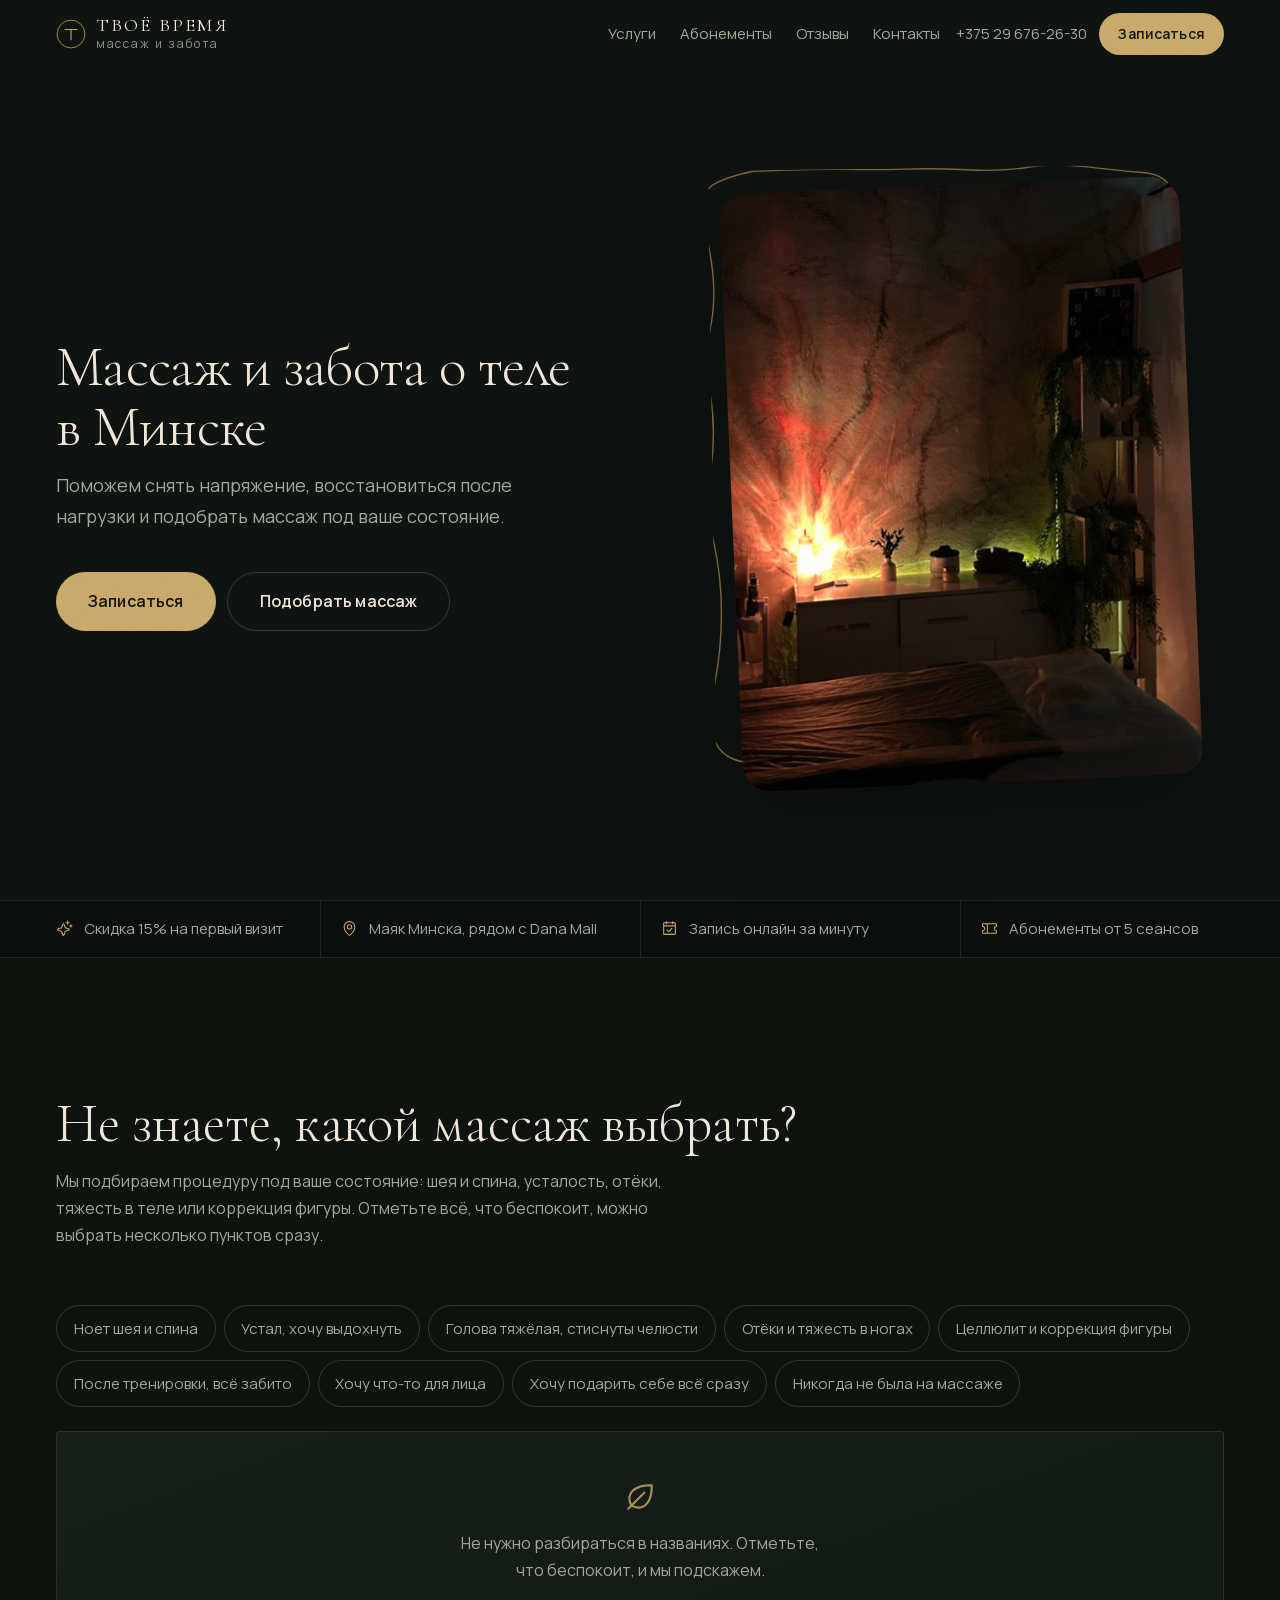
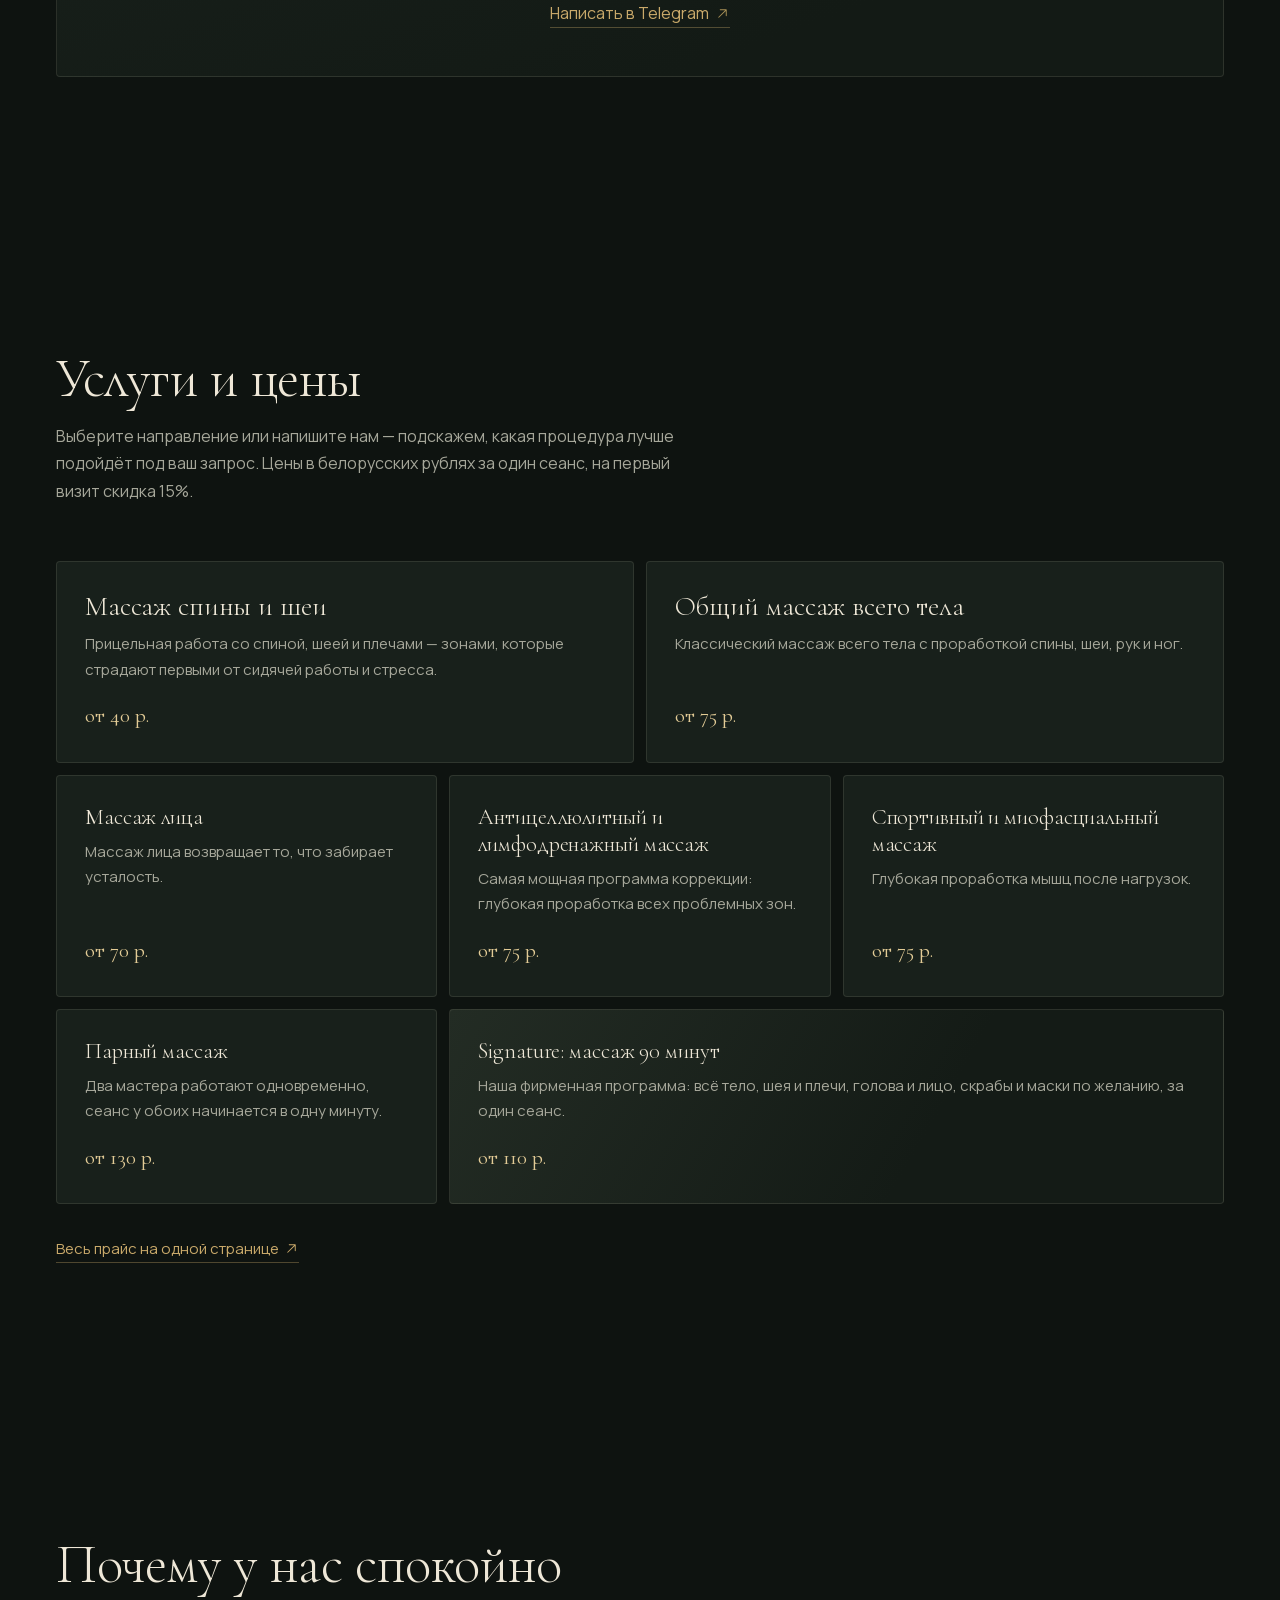
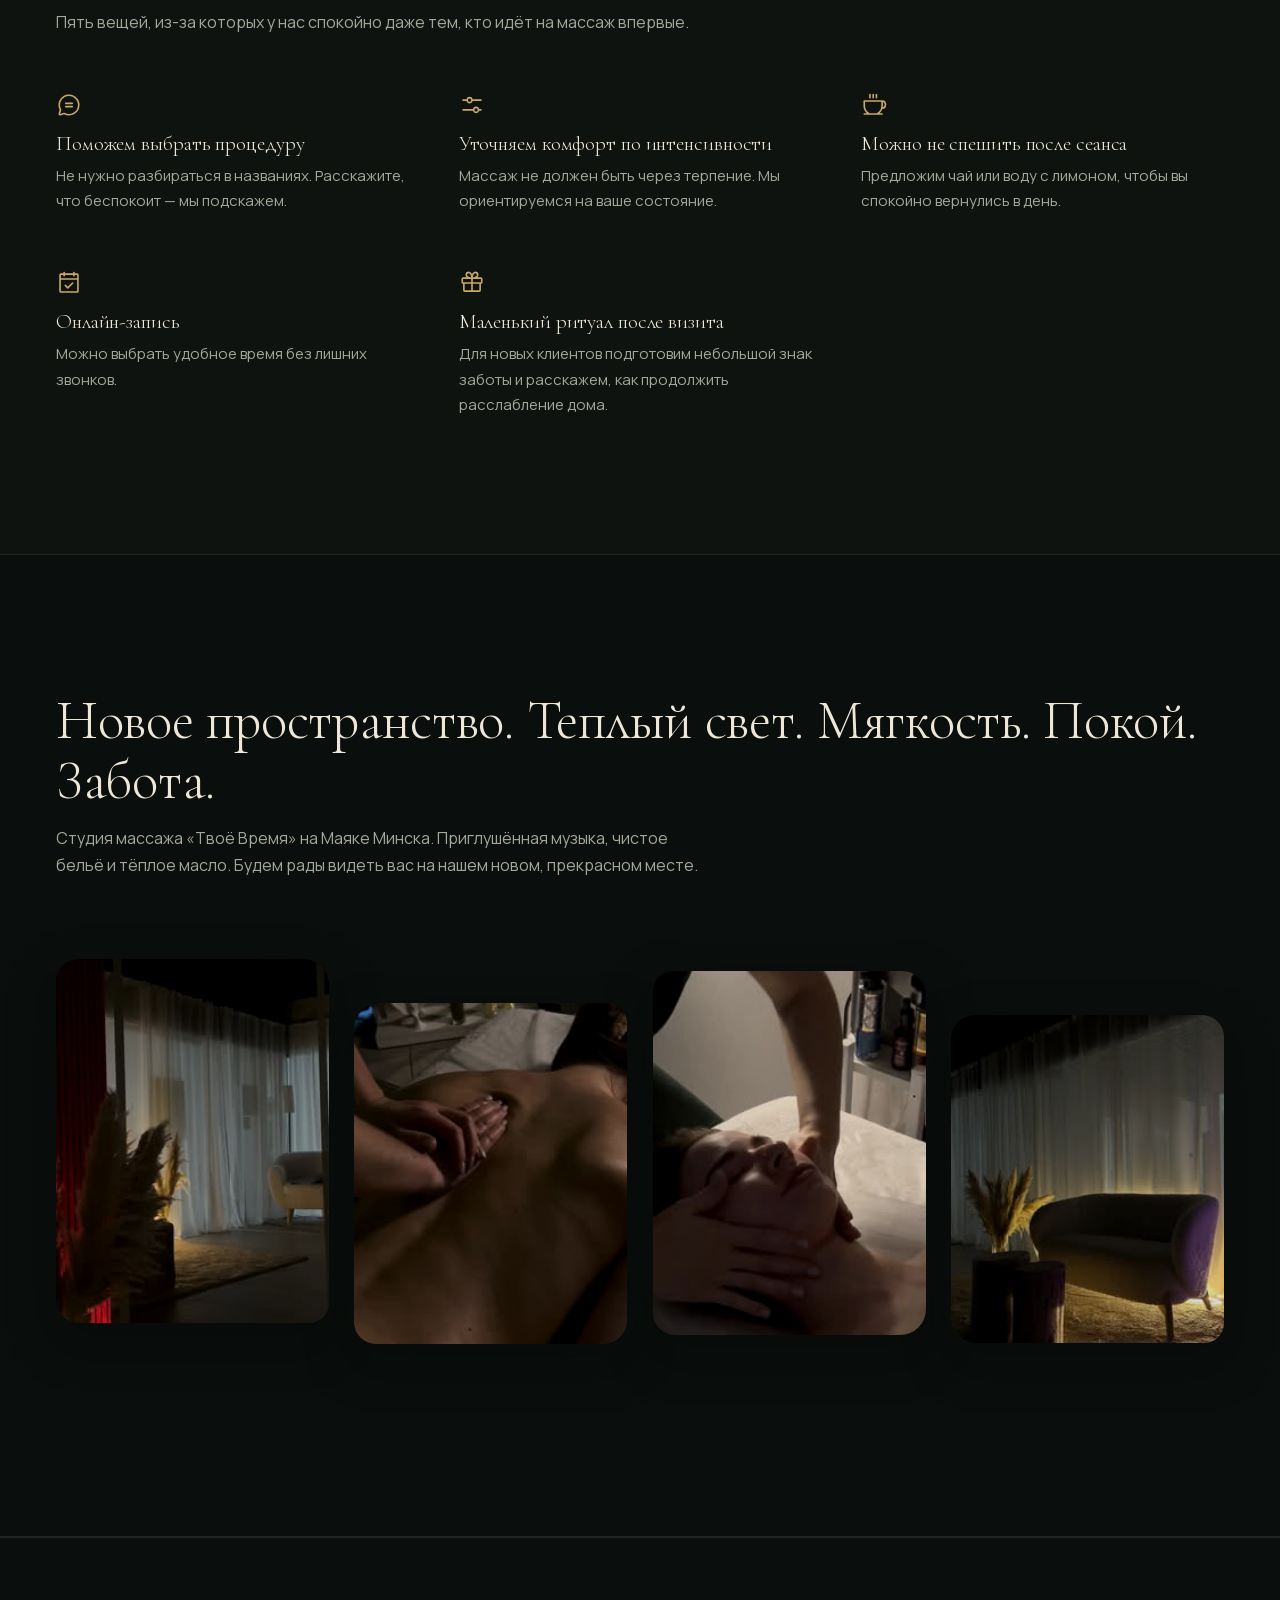
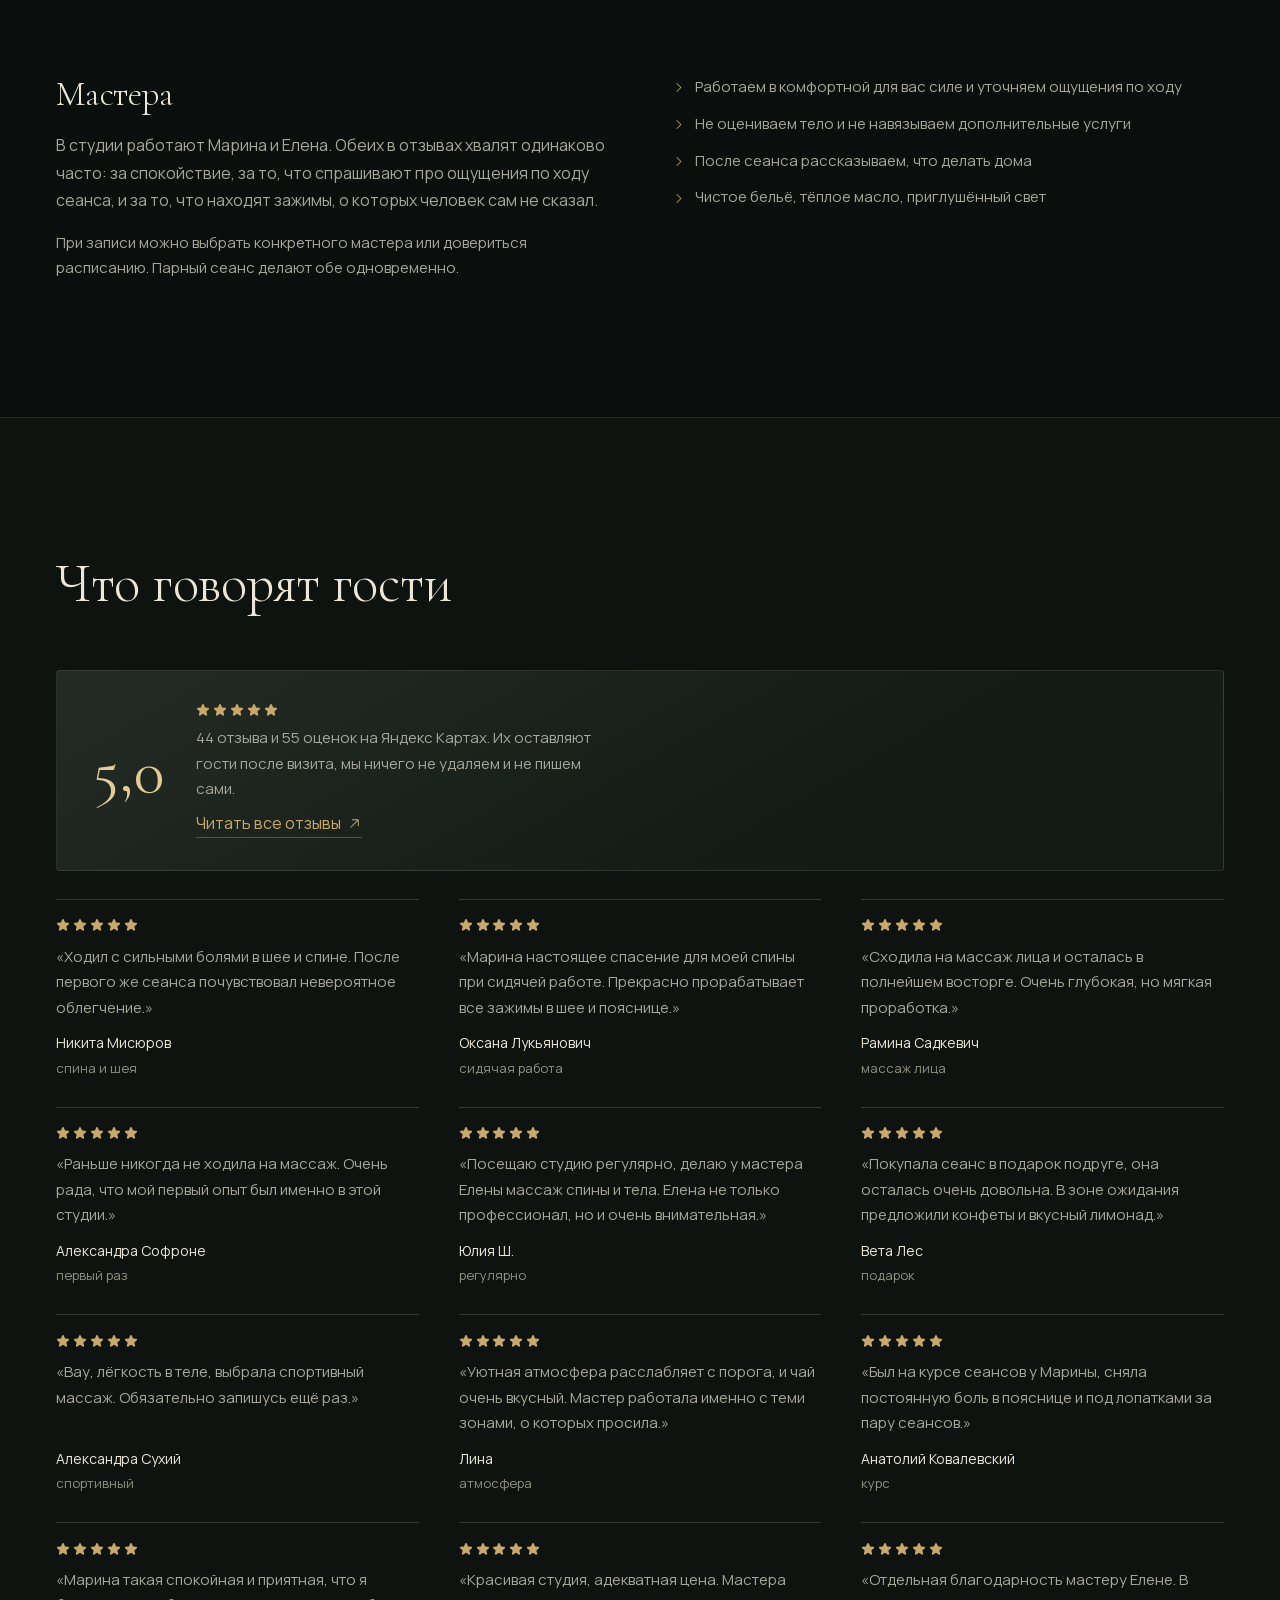
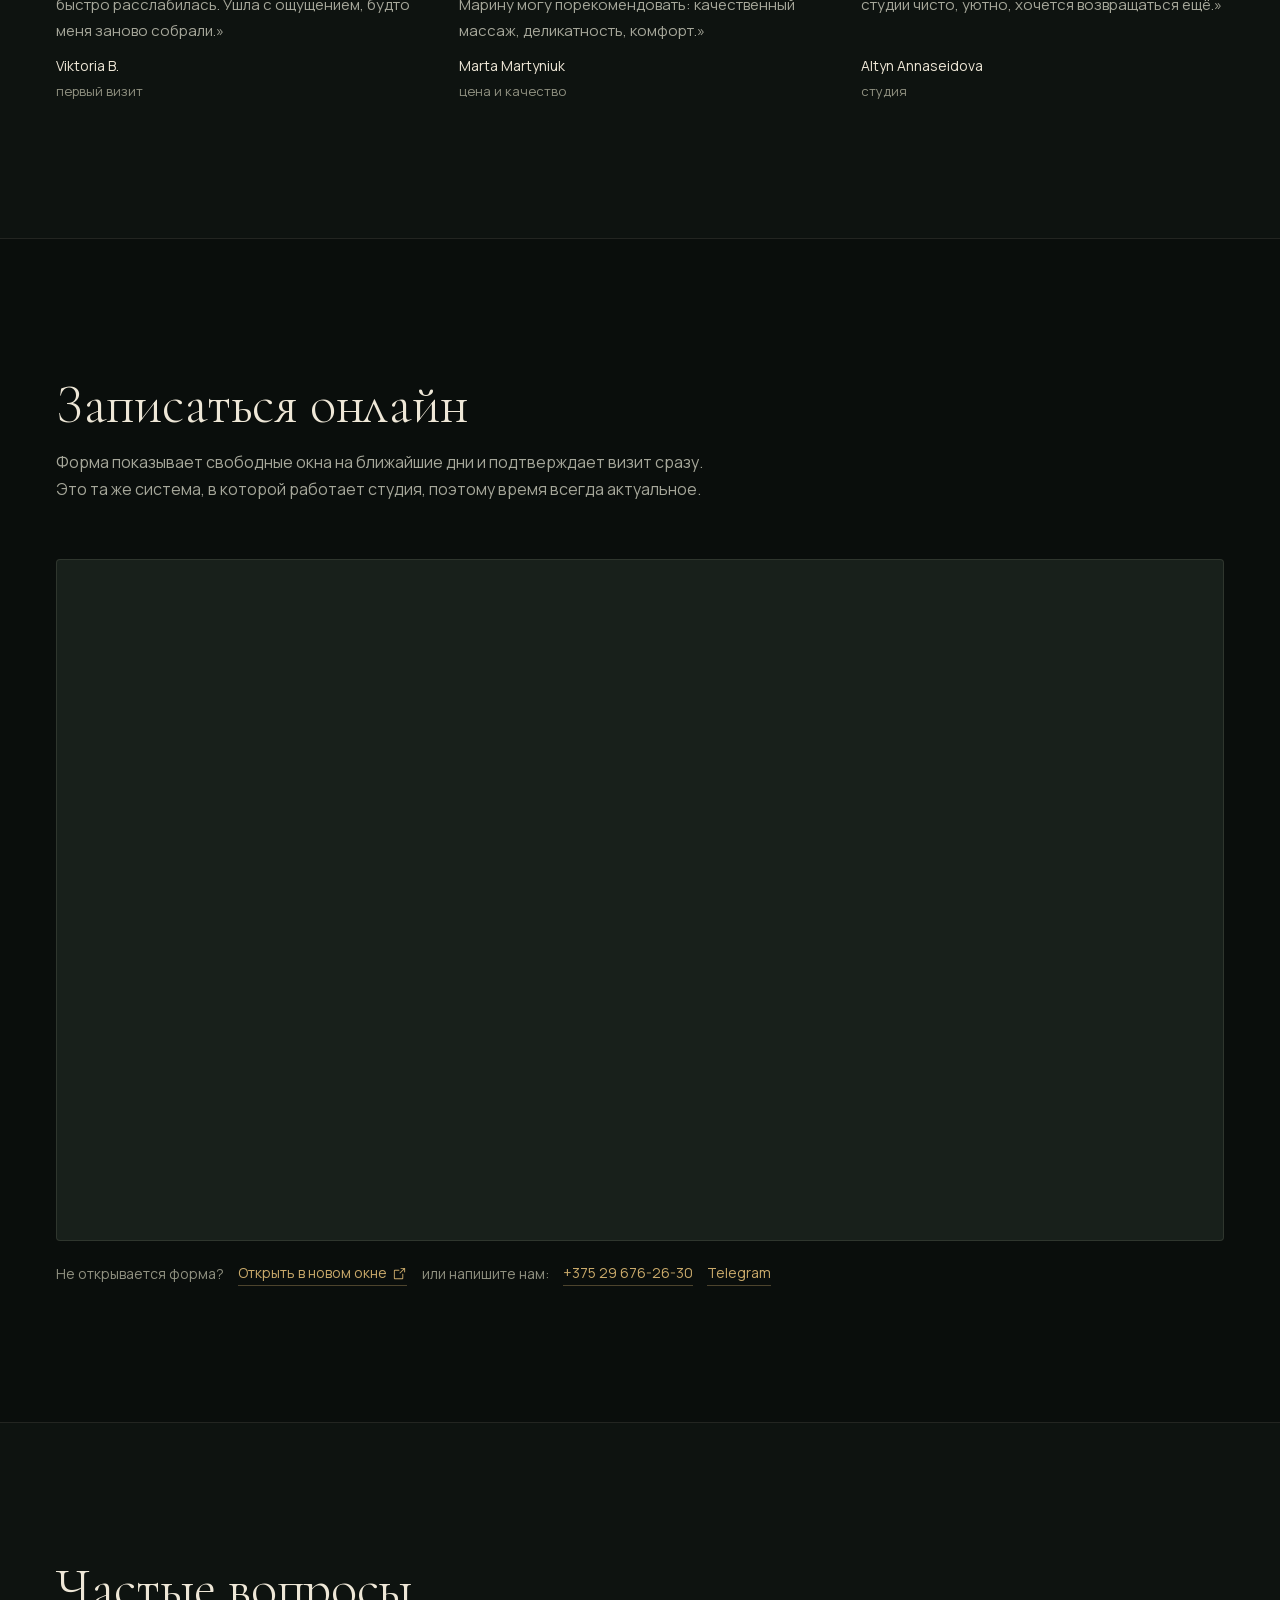
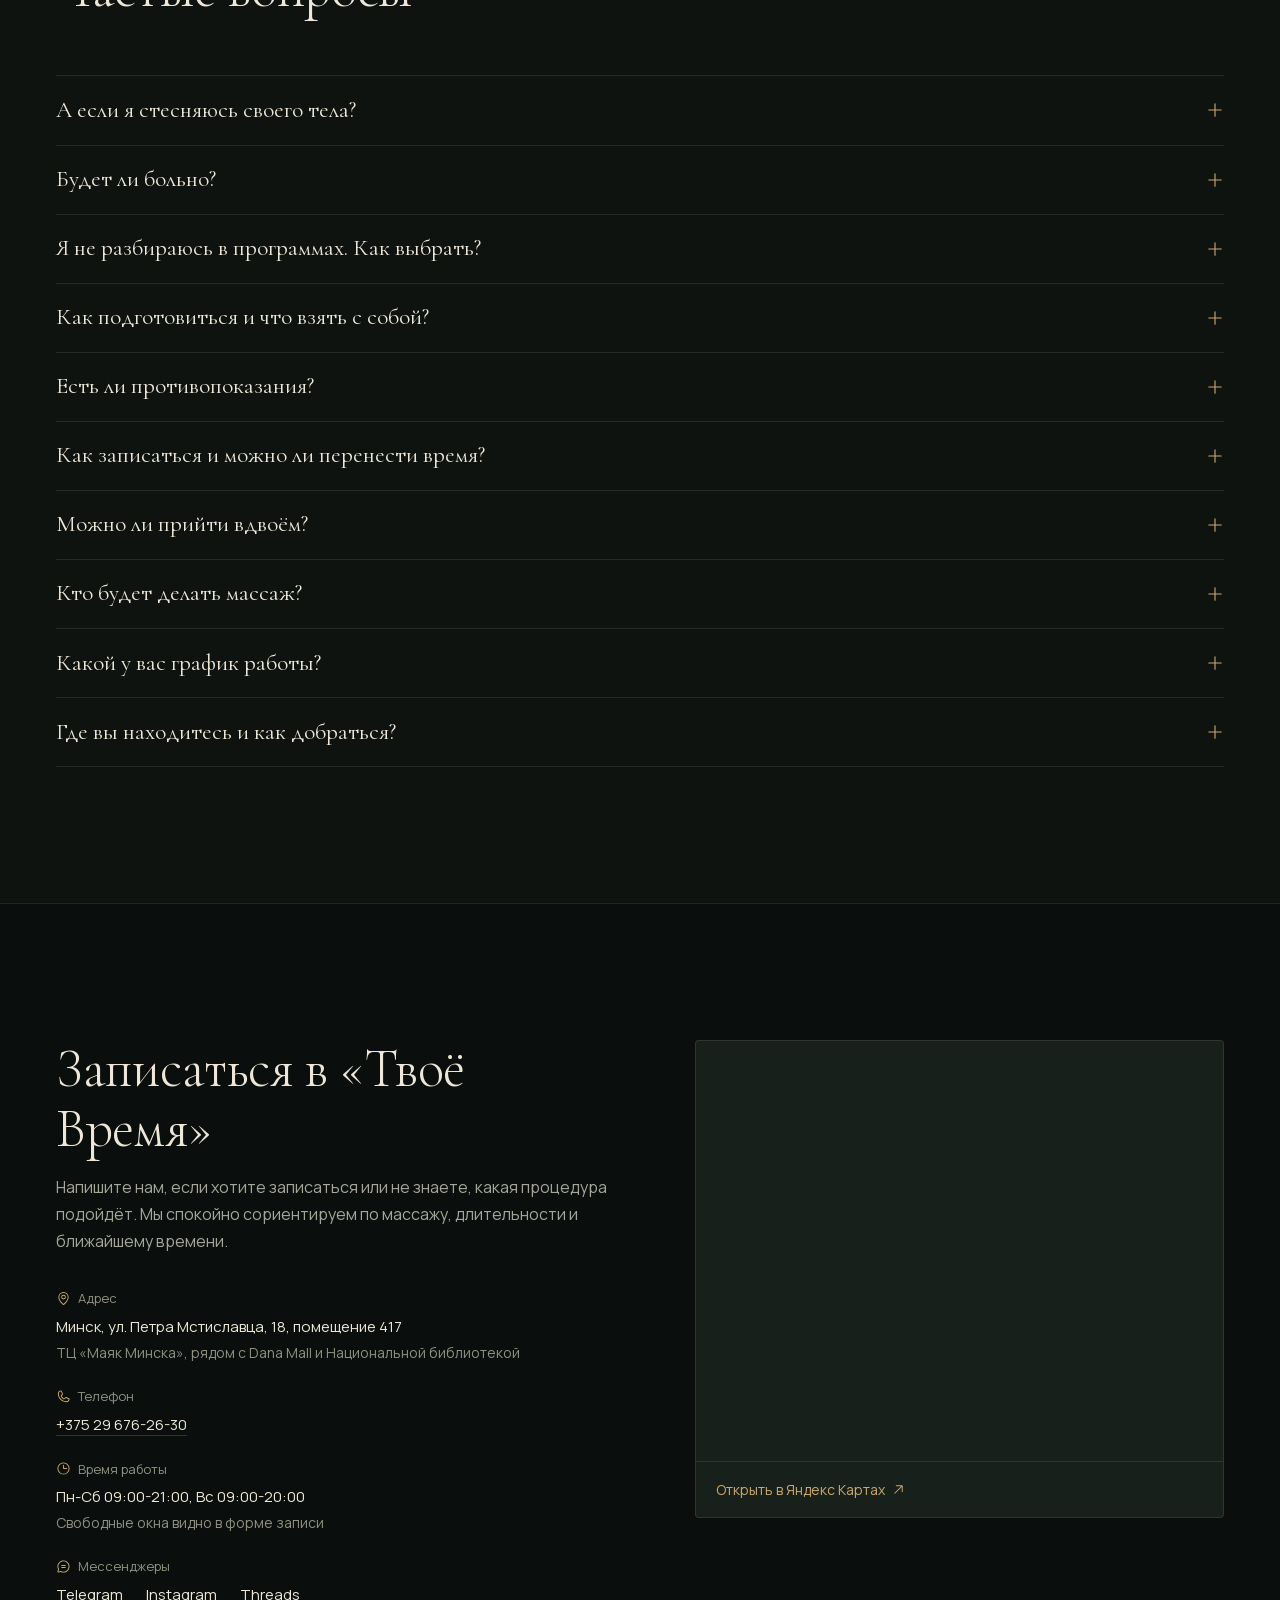
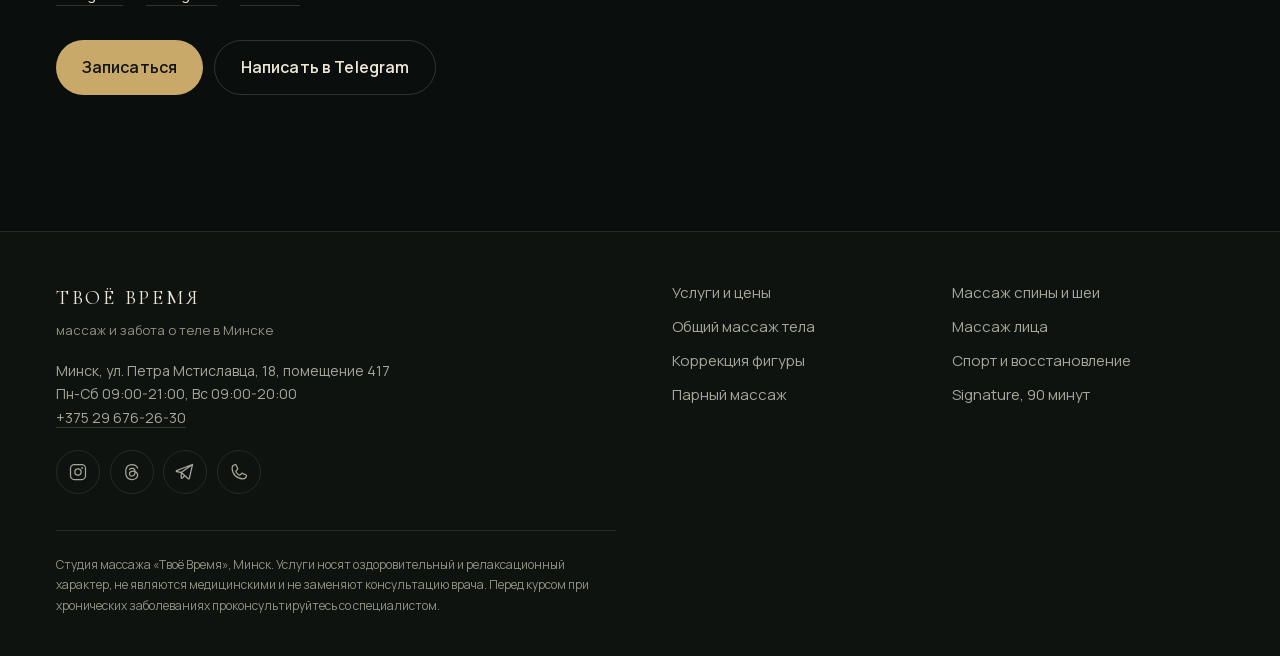
==== index.html @ c8255bb5 "Сайт студии массажа «Твоё Время»: восстановление после потери файлов в iCloud Проект перенесён из iC" ====
<!doctype html>
<html lang="ru">
<head>
<meta charset="utf-8">
<meta name="viewport" content="width=device-width, initial-scale=1, viewport-fit=cover">
<meta name="theme-color" content="#0E1310">
<title>Студия массажа «Твоё Время» в Минске | Маяк Минска, Петра Мстиславца 18</title>
<meta name="description" content="Студия массажа в Минске на Маяке Минска. Классический массаж, массаж лица, коррекция фигуры, спортивный и миофасциальный массаж от 40 р. Онлайн-запись и скидка 15% на первый визит.">
<link rel="canonical" href="https://tvoye-vremya.by/">
<meta property="og:type" content="website">
<meta property="og:locale" content="ru_RU">
<meta property="og:site_name" content="Твоё Время">
<meta property="og:title" content="Студия массажа «Твоё Время» в Минске | Маяк Минска, Петра Мстиславца 18">
<meta property="og:description" content="Студия массажа в Минске на Маяке Минска. Классический массаж, массаж лица, коррекция фигуры, спортивный и миофасциальный массаж от 40 р. Онлайн-запись и скидка 15% на первый визит.">
<meta property="og:url" content="https://tvoye-vremya.by/">
<meta property="og:image" content="https://tvoye-vremya.by/assets/img/hero-1280.jpg">
<meta name="twitter:card" content="summary_large_image">
<link rel="icon" href="/favicon.svg" type="image/svg+xml">
<link rel="apple-touch-icon" href="/favicon.svg">
<link rel="preload" href="/assets/fonts/manrope-cyr.woff2" as="font" type="font/woff2" crossorigin>
<link rel="preload" href="/assets/fonts/cormorant-cyr.woff2" as="font" type="font/woff2" crossorigin>
<link rel="preconnect" href="https://n2200455.yclients.com">
<link rel="preload" as="image" fetchpriority="high" href="/assets/img/hero-960.jpg" imagesrcset="/assets/img/hero-640.jpg 640w, /assets/img/hero-960.jpg 960w, /assets/img/hero-1280.jpg 1280w" imagesizes="(min-width: 900px) 42vw, 100vw">
<link rel="stylesheet" href="/assets/css/fonts.css">
<link rel="stylesheet" href="/assets/css/style.css">
<script type="application/ld+json">{"@context":"https://schema.org","@graph":[{"@type":"HealthAndBeautyBusiness","@id":"https://tvoye-vremya.by/#studio","name":"Твоё Время","alternateName":"Студия массажа «Твоё Время»","description":"Студия массажа в Минске на Маяке Минска: классический массаж, массаж лица, коррекция фигуры, спортивный и миофасциальный массаж.","image":"https://tvoye-vremya.by/assets/img/hero-1280.jpg","logo":"https://tvoye-vremya.by/favicon.svg","url":"https://tvoye-vremya.by/","telephone":"+375296762630","priceRange":"40-110 BYN","currenciesAccepted":"BYN","paymentAccepted":"Наличные, банковская карта","areaServed":{"@type":"City","name":"Минск"},"address":{"@type":"PostalAddress","streetAddress":"ул. Петра Мстиславца, 18, помещение 417","addressLocality":"Минск","postalCode":"220114","addressCountry":"BY"},"geo":{"@type":"GeoCoordinates","latitude":53.931599,"longitude":27.655137},"hasMap":"https://yandex.by/maps/-/CPgRRDK3","sameAs":["https://www.instagram.com/massage.tvoye_vremya/","https://www.threads.com/@massage.tvoye_vremya","https://t.me/marussy1987"],"openingHoursSpecification":[{"@type":"OpeningHoursSpecification","dayOfWeek":["Mo","Tu","We","Th","Fr","Sa"],"opens":"09:00","closes":"21:00"},{"@type":"OpeningHoursSpecification","dayOfWeek":["Su"],"opens":"09:00","closes":"20:00"}],"aggregateRating":{"@type":"AggregateRating","ratingValue":5,"bestRating":5,"reviewCount":44,"ratingCount":55},"review":[{"@type":"Review","author":{"@type":"Person","name":"Никита Мисюров"},"reviewRating":{"@type":"Rating","ratingValue":5,"bestRating":5},"reviewBody":"Ходил с сильными болями в шее и спине. После первого же сеанса почувствовал невероятное облегчение."},{"@type":"Review","author":{"@type":"Person","name":"Оксана Лукьянович"},"reviewRating":{"@type":"Rating","ratingValue":5,"bestRating":5},"reviewBody":"Марина настоящее спасение для моей спины при сидячей работе. Прекрасно прорабатывает все зажимы в шее и пояснице."},{"@type":"Review","author":{"@type":"Person","name":"Рамина Садкевич"},"reviewRating":{"@type":"Rating","ratingValue":5,"bestRating":5},"reviewBody":"Сходила на массаж лица и осталась в полнейшем восторге. Очень глубокая, но мягкая проработка."},{"@type":"Review","author":{"@type":"Person","name":"Александра Софроне"},"reviewRating":{"@type":"Rating","ratingValue":5,"bestRating":5},"reviewBody":"Раньше никогда не ходила на массаж. Очень рада, что мой первый опыт был именно в этой студии."},{"@type":"Review","author":{"@type":"Person","name":"Юлия Ш."},"reviewRating":{"@type":"Rating","ratingValue":5,"bestRating":5},"reviewBody":"Посещаю студию регулярно, делаю у мастера Елены массаж спины и тела. Елена не только профессионал, но и очень внимательная."}]},{"@type":"WebSite","@id":"https://tvoye-vremya.by/#website","url":"https://tvoye-vremya.by/","name":"Твоё Время","inLanguage":"ru-BY","publisher":{"@id":"https://tvoye-vremya.by/#studio"}},{"@type":"OfferCatalog","name":"Программы студии «Твоё Время»","itemListElement":[{"@type":"Offer","priceCurrency":"BYN","price":"65","url":"https://tvoye-vremya.by/uslugi/massazh-spiny-i-shei/","itemOffered":{"@type":"Service","name":"Свобода Движения","description":"Прицельная работа со спиной, шеей и плечами — зонами, которые страдают первыми от сидячей работы и стресса. Голова становится легче, плечи опускаются на место.","serviceType":"Массаж спины и шеи в Минске"}},{"@type":"Offer","priceCurrency":"BYN","price":"40","url":"https://tvoye-vremya.by/uslugi/massazh-spiny-i-shei/","itemOffered":{"@type":"Service","name":"Шейно-воротниковая зона. Знакомство","description":"Короткий сеанс для первого знакомства с мастером и точечной работы с шейно-воротниковой зоной. Мастер уделит внимание шее, плечам и верхней части спины, подберёт комфортную интенсивность и познакомит вас со своим подходом.","serviceType":"Массаж спины и шеи в Минске"}},{"@type":"Offer","priceCurrency":"BYN","price":"80","url":"https://tvoye-vremya.by/uslugi/massazh-spiny-i-shei/","itemOffered":{"@type":"Service","name":"Твоё Время. Тихая голова","description":"Медленная работа с шеей и плечами, затылком, головой, лицом и зоной челюсти. Для тех, кто устал от экранов, постоянных мыслей и напряжения, которое собирается в верхней части тела. Час тишины, после которого легче не только телу, но и голове.","serviceType":"Массаж спины и шеи в Минске"}},{"@type":"Offer","priceCurrency":"BYN","price":"75","url":"https://tvoye-vremya.by/uslugi/obshchiy-massazh/","itemOffered":{"@type":"Service","name":"Полное Восстановление","description":"Классический массаж всего тела с проработкой спины, шеи, рук и ног. Снимает усталость и напряжение, возвращает лёгкость. Наша самая любимая программа — с неё начинают большинство.","serviceType":"Общий массаж всего тела в Минске"}},{"@type":"Offer","priceCurrency":"BYN","price":"110","url":"https://tvoye-vremya.by/uslugi/obshchiy-massazh/","itemOffered":{"@type":"Service","name":"Твоё Время. Signature","description":"Наша фирменная программа: всё тело, шея и плечи, голова и лицо, скрабы и маски по желанию, за один сеанс. 90 минут, когда важна только ты. То, ради чего мы создавали эту студию.","serviceType":"Общий массаж всего тела в Минске"}},{"@type":"Offer","priceCurrency":"BYN","price":"70","url":"https://tvoye-vremya.by/uslugi/massazh-lica/","itemOffered":{"@type":"Service","name":"Сияние Лица","description":"Массаж лица возвращает то, что забирает усталость. Расслабляет мышцы, о которых вы даже не знали. Делает черты мягче, а взгляд свежее. 40 минут только для себя.","serviceType":"Массаж лица в Минске"}},{"@type":"Offer","priceCurrency":"BYN","price":"75","url":"https://tvoye-vremya.by/uslugi/antitsellyulitnyy-massazh/","itemOffered":{"@type":"Service","name":"Антицеллюлитный Интенсив","description":"Самая мощная программа коррекции: глубокая проработка всех проблемных зон. Работает на результат - особенно курсом.","serviceType":"Антицеллюлитный и лимфодренажный массаж в Минске"}},{"@type":"Offer","priceCurrency":"BYN","price":"75","url":"https://tvoye-vremya.by/uslugi/antitsellyulitnyy-massazh/","itemOffered":{"@type":"Service","name":"Лимфодренажный","description":"Уменьшает отёки и улучшает обмен веществ. Мягкая работа с лимфотоком и застоем жидкости.","serviceType":"Антицеллюлитный и лимфодренажный массаж в Минске"}},{"@type":"Offer","priceCurrency":"BYN","price":"75","url":"https://tvoye-vremya.by/uslugi/sportivnyy-massazh/","itemOffered":{"@type":"Service","name":"Спортивный массаж","description":"Глубокая проработка мышц после нагрузок. Снимает забитость, ускоряет восстановление, возвращает в строй. Для тех, кто тренируется - и для тех, у кого работа как тренировка.","serviceType":"Спортивный и миофасциальный массаж в Минске"}},{"@type":"Offer","priceCurrency":"BYN","price":"85","url":"https://tvoye-vremya.by/uslugi/sportivnyy-massazh/","itemOffered":{"@type":"Service","name":"Миофасциальный","description":"Работа не только с мышцами, но и с фасциями — глубокими соединительными тканями, где живут хронические зажимы. Для тех, у кого «уже везде болит» и обычный массаж не берёт.","serviceType":"Спортивный и миофасциальный массаж в Минске"}}]},{"@type":"FAQPage","mainEntity":[{"@type":"Question","name":"А если я стесняюсь своего тела?","acceptedAnswer":{"@type":"Answer","text":"Многие откладывают массаж не потому, что он не нужен, а потому что неловко. Стесняются тела, складок, растяжек, целлюлита, веса или просто того, что «не выглядят идеально». У нас можно расслабиться без этого напряжения. Мы не оцениваем тело - мы бережно работаем с зонами усталости, отёчности и напряжения. Вы сами решаете, какие зоны трогать не нужно, и можете сказать об этом в любой момент."}},{"@type":"Question","name":"Будет ли больно?","acceptedAnswer":{"@type":"Answer","text":"Массаж не должен быть через терпение. Мы ориентируемся на ваше состояние: тело всегда чувствует, когда ему нужно внимание, а мастер чувствует, когда сильнее, когда мягче. Работаем бережно, по вашему запросу и самочувствию, без спешки. Если стало неприятно, достаточно сказать."}},{"@type":"Question","name":"Я не разбираюсь в программах. Как выбрать?","acceptedAnswer":{"@type":"Answer","text":"Не нужно разбираться в названиях. Расскажите, что беспокоит — мы подскажем. Мы подбираем процедуру под ваше состояние: шея и спина, усталость, отёки, тяжесть в теле или коррекция фигуры. Перед записью поможем сориентироваться по процедуре, длительности и ближайшему времени. Можно начать с быстрого подбора прямо на сайте."}},{"@type":"Question","name":"Как подготовиться и что взять с собой?","acceptedAnswer":{"@type":"Answer","text":"Ничего брать не нужно: чистое бельё, полотенца и масло есть в кабинете. Постарайтесь не есть плотно за час до сеанса и приходите за несколько минут до начала, чтобы не спешить."}},{"@type":"Question","name":"Есть ли противопоказания?","acceptedAnswer":{"@type":"Answer","text":"Да. Массаж не делают при повышенной температуре, обострении хронических заболеваний, кожных инфекциях и воспалениях в зоне работы. При беременности, после травм и операций сеанс стоит согласовать с врачом. Расскажите о своём состоянии заранее."}},{"@type":"Question","name":"Как записаться и можно ли перенести время?","acceptedAnswer":{"@type":"Answer","text":"Записаться можно прямо на сайте: форма показывает свободные окна и подтверждает визит сразу. Также работает телефон и Telegram. Если планы изменились, напишите или позвоните заранее, и мы подберём другое время."}},{"@type":"Question","name":"Можно ли прийти вдвоём?","acceptedAnswer":{"@type":"Answer","text":"Да. Парный массаж делают два мастера одновременно в студии, так что вы с партнёром, подругой или мамой проводите сеанс вместе, а не по очереди. Стоимость складывается из двух выбранных программ. Такой формат бронируется заранее, напишите нам в Telegram или позвоните."}},{"@type":"Question","name":"Кто будет делать массаж?","acceptedAnswer":{"@type":"Answer","text":"В студии работают два мастера, Марина и Елена. При записи можно выбрать конкретного мастера или довериться расписанию: в отзывах на Яндекс Картах хвалят обеих."}},{"@type":"Question","name":"Какой у вас график работы?","acceptedAnswer":{"@type":"Answer","text":"С понедельника по субботу с 09:00 до 21:00, в воскресенье с 09:00 до 20:00. Свободные окна на ближайшие дни видно прямо в форме записи на сайте."}},{"@type":"Question","name":"Где вы находитесь и как добраться?","acceptedAnswer":{"@type":"Answer","text":"Минск, улица Петра Мстиславца, 18, помещение 417. Это Маяк Минска, рядом с Dana Mall и Национальной библиотекой. От станции метро «Восток» около 500 метров пешком, у дома есть парковка."}}]}]}</script>
</head>
<body>
<svg xmlns="http://www.w3.org/2000/svg" aria-hidden="true" focusable="false" style="position:absolute;width:0;height:0;overflow:hidden"><defs><symbol id="i-arrow-square-out" viewBox="0 0 256 256"><path d="M224,104a8,8,0,0,1-16,0V59.32l-66.33,66.34a8,8,0,0,1-11.32-11.32L196.68,48H152a8,8,0,0,1,0-16h64a8,8,0,0,1,8,8Zm-40,24a8,8,0,0,0-8,8v72H48V80h72a8,8,0,0,0,0-16H48A16,16,0,0,0,32,80V208a16,16,0,0,0,16,16H176a16,16,0,0,0,16-16V136A8,8,0,0,0,184,128Z"/></symbol><symbol id="i-arrow-up-right" viewBox="0 0 256 256"><path d="M200,64V168a8,8,0,0,1-16,0V83.31L69.66,197.66a8,8,0,0,1-11.32-11.32L172.69,72H88a8,8,0,0,1,0-16H192A8,8,0,0,1,200,64Z"/></symbol><symbol id="i-barbell" viewBox="0 0 256 256"><path d="M248,120h-8V88a16,16,0,0,0-16-16H208V64a16,16,0,0,0-16-16H168a16,16,0,0,0-16,16v56H104V64A16,16,0,0,0,88,48H64A16,16,0,0,0,48,64v8H32A16,16,0,0,0,16,88v32H8a8,8,0,0,0,0,16h8v32a16,16,0,0,0,16,16H48v8a16,16,0,0,0,16,16H88a16,16,0,0,0,16-16V136h48v56a16,16,0,0,0,16,16h24a16,16,0,0,0,16-16v-8h16a16,16,0,0,0,16-16V136h8a8,8,0,0,0,0-16ZM32,168V88H48v80Zm56,24H64V64H88V192Zm104,0H168V64h24V175.82c0,.06,0,.12,0,.18s0,.12,0,.18V192Zm32-24H208V88h16Z"/></symbol><symbol id="i-calendar-check" viewBox="0 0 256 256"><path d="M208,32H184V24a8,8,0,0,0-16,0v8H88V24a8,8,0,0,0-16,0v8H48A16,16,0,0,0,32,48V208a16,16,0,0,0,16,16H208a16,16,0,0,0,16-16V48A16,16,0,0,0,208,32ZM72,48v8a8,8,0,0,0,16,0V48h80v8a8,8,0,0,0,16,0V48h24V80H48V48ZM208,208H48V96H208V208Zm-38.34-85.66a8,8,0,0,1,0,11.32l-48,48a8,8,0,0,1-11.32,0l-24-24a8,8,0,0,1,11.32-11.32L116,164.69l42.34-42.35A8,8,0,0,1,169.66,122.34Z"/></symbol><symbol id="i-caret-right" viewBox="0 0 256 256"><path d="M181.66,133.66l-80,80a8,8,0,0,1-11.32-11.32L164.69,128,90.34,53.66a8,8,0,0,1,11.32-11.32l80,80A8,8,0,0,1,181.66,133.66Z"/></symbol><symbol id="i-chat-circle-text" viewBox="0 0 256 256"><path d="M168,112a8,8,0,0,1-8,8H96a8,8,0,0,1,0-16h64A8,8,0,0,1,168,112Zm-8,24H96a8,8,0,0,0,0,16h64a8,8,0,0,0,0-16Zm72-8A104,104,0,0,1,79.12,219.82L45.07,231.17a16,16,0,0,1-20.24-20.24l11.35-34.05A104,104,0,1,1,232,128Zm-16,0A88,88,0,1,0,51.81,172.06a8,8,0,0,1,.66,6.54L40,216,77.4,203.53a7.85,7.85,0,0,1,2.53-.42,8,8,0,0,1,4,1.08A88,88,0,0,0,216,128Z"/></symbol><symbol id="i-check" viewBox="0 0 256 256"><path d="M229.66,77.66l-128,128a8,8,0,0,1-11.32,0l-56-56a8,8,0,0,1,11.32-11.32L96,188.69,218.34,66.34a8,8,0,0,1,11.32,11.32Z"/></symbol><symbol id="i-clock" viewBox="0 0 256 256"><path d="M128,24A104,104,0,1,0,232,128,104.11,104.11,0,0,0,128,24Zm0,192a88,88,0,1,1,88-88A88.1,88.1,0,0,1,128,216Zm64-88a8,8,0,0,1-8,8H128a8,8,0,0,1-8-8V72a8,8,0,0,1,16,0v48h48A8,8,0,0,1,192,128Z"/></symbol><symbol id="i-coffee" viewBox="0 0 256 256"><path d="M80,56V24a8,8,0,0,1,16,0V56a8,8,0,0,1-16,0Zm40,8a8,8,0,0,0,8-8V24a8,8,0,0,0-16,0V56A8,8,0,0,0,120,64Zm32,0a8,8,0,0,0,8-8V24a8,8,0,0,0-16,0V56A8,8,0,0,0,152,64Zm96,56v8a40,40,0,0,1-37.51,39.91,96.59,96.59,0,0,1-27,40.09H208a8,8,0,0,1,0,16H32a8,8,0,0,1,0-16H56.54A96.3,96.3,0,0,1,24,136V88a8,8,0,0,1,8-8H208A40,40,0,0,1,248,120ZM200,96H40v40a80.27,80.27,0,0,0,45.12,72h69.76A80.27,80.27,0,0,0,200,136Zm32,24a24,24,0,0,0-16-22.62V136a95.78,95.78,0,0,1-1.2,15A24,24,0,0,0,232,128Z"/></symbol><symbol id="i-crown" viewBox="0 0 256 256"><path d="M248,80a28,28,0,1,0-51.12,15.77l-26.79,33L146,73.4a28,28,0,1,0-36.06,0L85.91,128.74l-26.79-33a28,28,0,1,0-26.6,12L47,194.63A16,16,0,0,0,62.78,208H193.22A16,16,0,0,0,209,194.63l14.47-86.85A28,28,0,0,0,248,80ZM128,40a12,12,0,1,1-12,12A12,12,0,0,1,128,40ZM24,80A12,12,0,1,1,36,92,12,12,0,0,1,24,80ZM193.22,192H62.78L48.86,108.52,81.79,149A8,8,0,0,0,88,152a7.83,7.83,0,0,0,1.08-.07,8,8,0,0,0,6.26-4.74l29.3-67.4a27,27,0,0,0,6.72,0l29.3,67.4a8,8,0,0,0,6.26,4.74A7.83,7.83,0,0,0,168,152a8,8,0,0,0,6.21-3l32.93-40.52ZM220,92a12,12,0,1,1,12-12A12,12,0,0,1,220,92Z"/></symbol><symbol id="i-drop" viewBox="0 0 256 256"><path d="M174,47.75a254.19,254.19,0,0,0-41.45-38.3,8,8,0,0,0-9.18,0A254.19,254.19,0,0,0,82,47.75C54.51,79.32,40,112.6,40,144a88,88,0,0,0,176,0C216,112.6,201.49,79.32,174,47.75ZM128,216a72.08,72.08,0,0,1-72-72c0-57.23,55.47-105,72-118,16.53,13,72,60.75,72,118A72.08,72.08,0,0,1,128,216Zm55.89-62.66a57.6,57.6,0,0,1-46.56,46.55A8.75,8.75,0,0,1,136,200a8,8,0,0,1-1.32-15.89c16.57-2.79,30.63-16.85,33.44-33.45a8,8,0,0,1,15.78,2.68Z"/></symbol><symbol id="i-flower-lotus" viewBox="0 0 256 256"><path d="M245.83,121.63a15.53,15.53,0,0,0-9.52-7.33,73.51,73.51,0,0,0-22.17-2.22c4-19.85,1-35.55-2.06-44.86a16.15,16.15,0,0,0-18.79-10.88,85.53,85.53,0,0,0-28.55,12.12,94.58,94.58,0,0,0-27.11-33.25,16.05,16.05,0,0,0-19.26,0A94.48,94.48,0,0,0,91.26,68.46,85.53,85.53,0,0,0,62.71,56.34,16.15,16.15,0,0,0,43.92,67.22c-3,9.31-6,25-2.06,44.86a73.51,73.51,0,0,0-22.17,2.22,15.53,15.53,0,0,0-9.52,7.33,16,16,0,0,0-1.6,12.27c3.39,12.57,13.8,36.48,45.33,55.32S113.13,208,128.05,208s42.67,0,74-18.78c31.53-18.84,41.94-42.75,45.33-55.32A16,16,0,0,0,245.83,121.63ZM59.14,72.14a.2.2,0,0,1,.23-.15A70.43,70.43,0,0,1,85.18,83.66,118.65,118.65,0,0,0,80,119.17c0,18.74,3.77,34,9.11,46.28A123.59,123.59,0,0,1,69.57,140C51.55,108.62,55.3,84,59.14,72.14Zm3,103.35C35.47,159.57,26.82,140.05,24,129.7a59.82,59.82,0,0,1,22.5-1.17,129.08,129.08,0,0,0,9.15,19.41,142.28,142.28,0,0,0,34,39.56A114.92,114.92,0,0,1,62.1,175.49ZM128,190.4c-9.33-6.94-32-28.23-32-71.23C96,76.7,118.38,55.24,128,48c9.62,7.26,32,28.72,32,71.19C160,162.17,137.33,183.46,128,190.4ZM170.82,83.66A70.43,70.43,0,0,1,196.63,72a.2.2,0,0,1,.23.15C200.7,84,204.45,108.62,186.43,140a123.32,123.32,0,0,1-19.54,25.48c5.34-12.26,9.11-27.54,9.11-46.28A118.65,118.65,0,0,0,170.82,83.66ZM232,129.72c-2.77,10.25-11.4,29.81-38.09,45.77a114.92,114.92,0,0,1-27.55,12,142.28,142.28,0,0,0,34-39.56,129.08,129.08,0,0,0,9.15-19.41A59.69,59.69,0,0,1,232,129.71Z"/></symbol><symbol id="i-gift" viewBox="0 0 256 256"><path d="M216,72H180.92c.39-.33.79-.65,1.17-1A29.53,29.53,0,0,0,192,49.57,32.62,32.62,0,0,0,158.44,16,29.53,29.53,0,0,0,137,25.91a54.94,54.94,0,0,0-9,14.48,54.94,54.94,0,0,0-9-14.48A29.53,29.53,0,0,0,97.56,16,32.62,32.62,0,0,0,64,49.57,29.53,29.53,0,0,0,73.91,71c.38.33.78.65,1.17,1H40A16,16,0,0,0,24,88v32a16,16,0,0,0,16,16v64a16,16,0,0,0,16,16H200a16,16,0,0,0,16-16V136a16,16,0,0,0,16-16V88A16,16,0,0,0,216,72ZM149,36.51a13.69,13.69,0,0,1,10-4.5h.49A16.62,16.62,0,0,1,176,49.08a13.69,13.69,0,0,1-4.5,10c-9.49,8.4-25.24,11.36-35,12.4C137.7,60.89,141,45.5,149,36.51Zm-64.09.36A16.63,16.63,0,0,1,96.59,32h.49a13.69,13.69,0,0,1,10,4.5c8.39,9.48,11.35,25.2,12.39,34.92-9.72-1-25.44-4-34.92-12.39a13.69,13.69,0,0,1-4.5-10A16.6,16.6,0,0,1,84.87,36.87ZM40,88h80v32H40Zm16,48h64v64H56Zm144,64H136V136h64Zm16-80H136V88h80v32Z"/></symbol><symbol id="i-hand-heart" viewBox="0 0 256 256"><path d="M230.33,141.06a24.34,24.34,0,0,0-18.61-4.77C230.5,117.33,240,98.48,240,80c0-26.47-21.29-48-47.46-48A47.58,47.58,0,0,0,156,48.75,47.58,47.58,0,0,0,119.46,32C93.29,32,72,53.53,72,80c0,11,3.24,21.69,10.06,33a31.87,31.87,0,0,0-14.75,8.4L44.69,144H16A16,16,0,0,0,0,160v40a16,16,0,0,0,16,16H120a7.93,7.93,0,0,0,1.94-.24l64-16a6.94,6.94,0,0,0,1.19-.4L226,182.82l.44-.2a24.6,24.6,0,0,0,3.93-41.56ZM119.46,48A31.15,31.15,0,0,1,148.6,67a8,8,0,0,0,14.8,0,31.15,31.15,0,0,1,29.14-19C209.59,48,224,62.65,224,80c0,19.51-15.79,41.58-45.66,63.9l-11.09,2.55A28,28,0,0,0,140,112H100.68C92.05,100.36,88,90.12,88,80,88,62.65,102.41,48,119.46,48ZM16,160H40v40H16Zm203.43,8.21-38,16.18L119,200H56V155.31l22.63-22.62A15.86,15.86,0,0,1,89.94,128H140a12,12,0,0,1,0,24H112a8,8,0,0,0,0,16h32a8.32,8.32,0,0,0,1.79-.2l67-15.41.31-.08a8.6,8.6,0,0,1,6.3,15.9Z"/></symbol><symbol id="i-instagram-logo" viewBox="0 0 256 256"><path d="M128,80a48,48,0,1,0,48,48A48.05,48.05,0,0,0,128,80Zm0,80a32,32,0,1,1,32-32A32,32,0,0,1,128,160ZM176,24H80A56.06,56.06,0,0,0,24,80v96a56.06,56.06,0,0,0,56,56h96a56.06,56.06,0,0,0,56-56V80A56.06,56.06,0,0,0,176,24Zm40,152a40,40,0,0,1-40,40H80a40,40,0,0,1-40-40V80A40,40,0,0,1,80,40h96a40,40,0,0,1,40,40ZM192,76a12,12,0,1,1-12-12A12,12,0,0,1,192,76Z"/></symbol><symbol id="i-leaf" viewBox="0 0 256 256"><path d="M223.45,40.07a8,8,0,0,0-7.52-7.52C139.8,28.08,78.82,51,52.82,94a87.09,87.09,0,0,0-12.76,49c.57,15.92,5.21,32,13.79,47.85l-19.51,19.5a8,8,0,0,0,11.32,11.32l19.5-19.51C81,210.73,97.09,215.37,113,215.94q1.67.06,3.33.06A86.93,86.93,0,0,0,162,203.18C205,177.18,227.93,116.21,223.45,40.07ZM153.75,189.5c-22.75,13.78-49.68,14-76.71.77l88.63-88.62a8,8,0,0,0-11.32-11.32L65.73,179c-13.19-27-13-54,.77-76.71,22.09-36.47,74.6-56.44,141.31-54.06C210.2,114.89,190.22,167.41,153.75,189.5Z"/></symbol><symbol id="i-list" viewBox="0 0 256 256"><path d="M224,128a8,8,0,0,1-8,8H40a8,8,0,0,1,0-16H216A8,8,0,0,1,224,128ZM40,72H216a8,8,0,0,0,0-16H40a8,8,0,0,0,0,16ZM216,184H40a8,8,0,0,0,0,16H216a8,8,0,0,0,0-16Z"/></symbol><symbol id="i-map-pin" viewBox="0 0 256 256"><path d="M128,64a40,40,0,1,0,40,40A40,40,0,0,0,128,64Zm0,64a24,24,0,1,1,24-24A24,24,0,0,1,128,128Zm0-112a88.1,88.1,0,0,0-88,88c0,31.4,14.51,64.68,42,96.25a254.19,254.19,0,0,0,41.45,38.3,8,8,0,0,0,9.18,0A254.19,254.19,0,0,0,174,200.25c27.45-31.57,42-64.85,42-96.25A88.1,88.1,0,0,0,128,16Zm0,206c-16.53-13-72-60.75-72-118a72,72,0,0,1,144,0C200,161.23,144.53,209,128,222Z"/></symbol><symbol id="i-moon" viewBox="0 0 256 256"><path d="M233.54,142.23a8,8,0,0,0-8-2,88.08,88.08,0,0,1-109.8-109.8,8,8,0,0,0-10-10,104.84,104.84,0,0,0-52.91,37A104,104,0,0,0,136,224a103.09,103.09,0,0,0,62.52-20.88,104.84,104.84,0,0,0,37-52.91A8,8,0,0,0,233.54,142.23ZM188.9,190.34A88,88,0,0,1,65.66,67.11a89,89,0,0,1,31.4-26A106,106,0,0,0,96,56,104.11,104.11,0,0,0,200,160a106,106,0,0,0,14.92-1.06A89,89,0,0,1,188.9,190.34Z"/></symbol><symbol id="i-phone" viewBox="0 0 256 256"><path d="M222.37,158.46l-47.11-21.11-.13-.06a16,16,0,0,0-15.17,1.4,8.12,8.12,0,0,0-.75.56L134.87,160c-15.42-7.49-31.34-23.29-38.83-38.51l20.78-24.71c.2-.25.39-.5.57-.77a16,16,0,0,0,1.32-15.06l0-.12L97.54,33.64a16,16,0,0,0-16.62-9.52A56.26,56.26,0,0,0,32,80c0,79.4,64.6,144,144,144a56.26,56.26,0,0,0,55.88-48.92A16,16,0,0,0,222.37,158.46ZM176,208A128.14,128.14,0,0,1,48,80,40.2,40.2,0,0,1,82.87,40a.61.61,0,0,0,0,.12l21,47L83.2,111.86a6.13,6.13,0,0,0-.57.77,16,16,0,0,0-1,15.7c9.06,18.53,27.73,37.06,46.46,46.11a16,16,0,0,0,15.75-1.14,8.44,8.44,0,0,0,.74-.56L168.89,152l47,21.05h0s.08,0,.11,0A40.21,40.21,0,0,1,176,208Z"/></symbol><symbol id="i-plus" viewBox="0 0 256 256"><path d="M224,128a8,8,0,0,1-8,8H136v80a8,8,0,0,1-16,0V136H40a8,8,0,0,1,0-16h80V40a8,8,0,0,1,16,0v80h80A8,8,0,0,1,224,128Z"/></symbol><symbol id="i-sliders-horizontal" viewBox="0 0 256 256"><path d="M40,88H73a32,32,0,0,0,62,0h81a8,8,0,0,0,0-16H135a32,32,0,0,0-62,0H40a8,8,0,0,0,0,16Zm64-24A16,16,0,1,1,88,80,16,16,0,0,1,104,64ZM216,168H199a32,32,0,0,0-62,0H40a8,8,0,0,0,0,16h97a32,32,0,0,0,62,0h17a8,8,0,0,0,0-16Zm-48,24a16,16,0,1,1,16-16A16,16,0,0,1,168,192Z"/></symbol><symbol id="i-sparkle" viewBox="0 0 256 256"><path d="M197.58,129.06,146,110l-19-51.62a15.92,15.92,0,0,0-29.88,0L78,110l-51.62,19a15.92,15.92,0,0,0,0,29.88L78,178l19,51.62a15.92,15.92,0,0,0,29.88,0L146,178l51.62-19a15.92,15.92,0,0,0,0-29.88ZM137,164.22a8,8,0,0,0-4.74,4.74L112,223.85,91.78,169A8,8,0,0,0,87,164.22L32.15,144,87,123.78A8,8,0,0,0,91.78,119L112,64.15,132.22,119a8,8,0,0,0,4.74,4.74L191.85,144ZM144,40a8,8,0,0,1,8-8h16V16a8,8,0,0,1,16,0V32h16a8,8,0,0,1,0,16H184V64a8,8,0,0,1-16,0V48H152A8,8,0,0,1,144,40ZM248,88a8,8,0,0,1-8,8h-8v8a8,8,0,0,1-16,0V96h-8a8,8,0,0,1,0-16h8V72a8,8,0,0,1,16,0v8h8A8,8,0,0,1,248,88Z"/></symbol><symbol id="i-star" viewBox="0 0 256 256"><path d="M234.29,114.85l-45,38.83L203,211.75a16.4,16.4,0,0,1-24.5,17.82L128,198.49,77.47,229.57A16.4,16.4,0,0,1,53,211.75l13.76-58.07-45-38.83A16.46,16.46,0,0,1,31.08,86l59-4.76,22.76-55.08a16.36,16.36,0,0,1,30.27,0l22.75,55.08,59,4.76a16.46,16.46,0,0,1,9.37,28.86Z"/></symbol><symbol id="i-telegram-logo" viewBox="0 0 256 256"><path d="M228.88,26.19a9,9,0,0,0-9.16-1.57L17.06,103.93a14.22,14.22,0,0,0,2.43,27.21L72,141.45V200a15.92,15.92,0,0,0,10,14.83,15.91,15.91,0,0,0,17.51-3.73l25.32-26.26L165,220a15.88,15.88,0,0,0,10.51,4,16.3,16.3,0,0,0,5-.79,15.85,15.85,0,0,0,10.67-11.63L231.77,35A9,9,0,0,0,228.88,26.19Zm-61.14,36L78.15,126.35l-49.6-9.73ZM88,200V152.52l24.79,21.74Zm87.53,8L92.85,135.5l119-85.29Z"/></symbol><symbol id="i-threads-logo" viewBox="0 0 256 256"><path d="M186.42,123.65a63.81,63.81,0,0,0-11.13-6.72c-4-29.89-24-39.31-33.1-42.07-19.78-6-42.51,1.19-52.85,16.7a8,8,0,0,0,13.32,8.88c6.37-9.56,22-14.16,34.89-10.27,9.95,3,16.82,10.3,20.15,21a81.05,81.05,0,0,0-15.29-1.43c-13.92,0-26.95,3.59-36.67,10.1C94.3,127.57,88,139,88,152c0,20.58,15.86,35.52,37.71,35.52a48,48,0,0,0,34.35-14.81c6.44-6.7,14-18.36,15.61-37.1.38.26.74.53,1.1.8C186.88,144.05,192,154.68,192,168c0,19.36-20.34,48-64,48-26.73,0-45.48-8.65-57.34-26.44C60.93,175,56,154.26,56,128s4.93-47,14.66-61.56C82.52,48.65,101.27,40,128,40c32.93,0,54,13.25,64.53,40.52a8,8,0,1,0,14.93-5.75C194.68,41.56,167.2,24,128,24,96,24,72.19,35.29,57.34,57.56,45.83,74.83,40,98.52,40,128s5.83,53.17,17.34,70.44C72.19,220.71,96,232,128,232c30.07,0,48.9-11.48,59.4-21.1C200.3,199.08,208,183,208,168,208,149.66,200.54,134.32,186.42,123.65Zm-37.89,38a31.94,31.94,0,0,1-22.82,9.9c-10.81,0-21.71-6-21.71-19.52,0-12.63,12-26.21,38.41-26.21A63.88,63.88,0,0,1,160,128.24C160,142.32,156,153.86,148.53,161.62Z"/></symbol><symbol id="i-ticket" viewBox="0 0 256 256"><path d="M232,104a8,8,0,0,0,8-8V64a16,16,0,0,0-16-16H32A16,16,0,0,0,16,64V96a8,8,0,0,0,8,8,24,24,0,0,1,0,48,8,8,0,0,0-8,8v32a16,16,0,0,0,16,16H224a16,16,0,0,0,16-16V160a8,8,0,0,0-8-8,24,24,0,0,1,0-48ZM32,167.2a40,40,0,0,0,0-78.4V64H88V192H32Zm192,0V192H104V64H224V88.8a40,40,0,0,0,0,78.4Z"/></symbol><symbol id="i-warning-circle" viewBox="0 0 256 256"><path d="M128,24A104,104,0,1,0,232,128,104.11,104.11,0,0,0,128,24Zm0,192a88,88,0,1,1,88-88A88.1,88.1,0,0,1,128,216Zm-8-80V80a8,8,0,0,1,16,0v56a8,8,0,0,1-16,0Zm20,36a12,12,0,1,1-12-12A12,12,0,0,1,140,172Z"/></symbol><symbol id="i-waves" viewBox="0 0 256 256"><path d="M222.16,177.25a8,8,0,0,1-1,11.25c-17.36,14.39-32.86,19.5-47,19.5-18.58,0-34.82-8.82-49.93-17-25.35-13.76-47.24-25.64-79.07.74a8,8,0,1,1-10.22-12.31c40.17-33.28,70.32-16.92,96.93-2.48,25.35,13.75,47.24,25.63,79.07-.74A8,8,0,0,1,222.16,177.25Zm-11.27-57c-31.83,26.38-53.72,14.5-79.07.74-26.61-14.43-56.76-30.79-96.93,2.49a8,8,0,0,0,10.22,12.31c31.83-26.38,53.72-14.5,79.07-.74,15.11,8.19,31.35,17,49.93,17,14.14,0,29.64-5.11,47-19.5a8,8,0,1,0-10.22-12.31ZM45.11,79.8c31.83-26.37,53.72-14.49,79.07-.74,15.11,8.2,31.35,17,49.93,17,14.14,0,29.64-5.12,47-19.5a8,8,0,1,0-10.22-12.31c-31.83,26.38-53.72,14.5-79.07.74C105.21,50.58,75.06,34.22,34.89,67.5A8,8,0,1,0,45.11,79.8Z"/></symbol><symbol id="i-x" viewBox="0 0 256 256"><path d="M205.66,194.34a8,8,0,0,1-11.32,11.32L128,139.31,61.66,205.66a8,8,0,0,1-11.32-11.32L116.69,128,50.34,61.66A8,8,0,0,1,61.66,50.34L128,116.69l66.34-66.35a8,8,0,0,1,11.32,11.32L139.31,128Z"/></symbol></defs></svg>
<a class="skip" href="#main">Перейти к содержанию</a>

<header class="hdr" id="hdr">
  <div class="hdr__in">
    <a class="brand" href="/" aria-label="Твоё Время, студия массажа в Минске, на главную">
      <span class="brand__mark" aria-hidden="true">
        <svg viewBox="0 0 40 40" focusable="false"><circle cx="20" cy="20" r="18.5" fill="none" stroke="currentColor" stroke-width="1"/><path d="M12 14h16M20 14v13.5" fill="none" stroke="currentColor" stroke-width="1.4" stroke-linecap="round"/></svg>
      </span>
      <span class="brand__txt">
        <span class="brand__name">Твоё Время</span>
        <span class="brand__sub">массаж и забота</span>
      </span>
    </a>
    <nav class="nav" aria-label="Основная навигация"><a href="/uslugi/">Услуги</a><a href="/abonementy/">Абонементы</a><a href="/#otzyvy">Отзывы</a><a href="/kontakty/">Контакты</a></nav>
    <div class="hdr__act">
      <a class="hdr__tel" href="tel:+375296762630">+375&nbsp;29&nbsp;676-26-30</a>
      <a class="btn btn--gold btn--sm" href="/zapis/">Записаться</a>
      <button class="burger" type="button" id="burger" aria-expanded="false" aria-controls="menu" aria-label="Открыть меню">
        <svg class="i" aria-hidden="true"><use href="#i-list"></use></svg>
      </button>
    </div>
  </div>
</header>

<div class="menu" id="menu" hidden>
  <div class="menu__in">
    <button class="menu__x" type="button" id="menuClose" aria-label="Закрыть меню"><svg class="i" aria-hidden="true"><use href="#i-x"></use></svg></button>
    <nav class="menu__nav" aria-label="Меню"><a href="/uslugi/">Услуги и цены</a><a href="/uslugi/massazh-spiny-i-shei/">Массаж спины и шеи</a><a href="/uslugi/obshchiy-massazh/">Общий массаж тела</a><a href="/uslugi/massazh-lica/">Массаж лица</a><a href="/uslugi/antitsellyulitnyy-massazh/">Коррекция фигуры</a><a href="/uslugi/sportivnyy-massazh/">Спорт и восстановление</a><a href="/uslugi/parnyy-massazh/">Парный массаж</a><a href="/uslugi/signature/">Signature, 90 минут</a><a href="/abonementy/">Абонементы и сертификаты</a><a href="/kontakty/">Контакты</a></nav>
    <div class="menu__foot">
      <a class="btn btn--gold" href="/zapis/">Записаться</a>
      <a class="menu__tel" href="tel:+375296762630">+375&nbsp;29&nbsp;676-26-30</a>
    </div>
  </div>
</div>
<main id="main">

<section class="hero" id="top">
  <div class="hero__media">
    <div class="hero__photo">
      <svg class="hero__frame" viewBox="0 0 400 520" preserveAspectRatio="none" aria-hidden="true" focusable="false">
        <path d="M 39.3 0.8 Q 39.3 0.8 69.3 0.2 Q 99.3 -0.5 123.1 0.3 Q 146.8 1.2 171.2 0.7 Q 195.6 0.2 225.4 2.1 Q 255.2 4.1 278.1 0.6 Q 301.0 -2.8 327.6 0.8 Q 354.3 4.3 377.9 6.6 Q 401.4 8.8 404.1 27.6 Q 406.8 46.5 404.5 75.5 Q 402.2 104.5 398.7 131.7 Q 395.2 158.9 397.8 190.7 Q 400.4 222.4 398.0 255.1 Q 395.7 287.8 394.5 320.8 Q 393.4 353.8 396.3 387.9 Q 399.2 421.9 399.8 451.9 Q 400.3 482.0 400.1 495.6 Q 400.0 509.1 379.7 513.0 Q 359.4 516.9 336.5 521.9 Q 313.6 526.9 285.9 524.9 Q 258.1 522.9 227.8 519.5 Q 197.4 516.2 170.6 515.1 Q 143.7 514.0 120.4 516.3 Q 97.1 518.6 71.0 518.5 Q 44.9 518.4 24.1 514.4 Q 3.2 510.4 -1.9 493.1 Q -7.0 475.9 -0.6 446.3 Q 5.7 416.7 6.2 384.8 Q 6.7 352.8 0.4 323.0 Q -6.0 293.2 -1.1 259.2 Q 3.9 225.3 -0.9 194.4 Q -5.8 163.4 0.4 134.9 Q 6.5 106.5 0.6 71.5 Q -5.3 36.4 -4.0 22.6 Q -2.8 8.9 39.3 0.8 Z" fill="none" stroke="currentColor" stroke-width="1.4"
              stroke-linecap="round" stroke-linejoin="round" vector-effect="non-scaling-stroke"/>
      </svg>
      <span class="hero__shot">
      <img src="/assets/img/hero-960.jpg"
           srcset="/assets/img/hero-640.jpg 640w,
                   /assets/img/hero-960.jpg 960w,
                   /assets/img/hero-1280.jpg 1280w"
           sizes="(min-width: 900px) 42vw, 100vw"
           width="3024" height="4032"
           alt="Кабинет студии массажа «Твоё Время» в Минске: застеленный массажный стол, соляная лампа и живые растения в тёплом свете."
           fetchpriority="high" decoding="async">
      </span>
    </div>
  </div>
  <div class="hero__copy">
    <h1 class="hero__h1">Массаж и забота о&nbsp;теле в&nbsp;Минске</h1>
    <p class="hero__p">Поможем снять напряжение, восстановиться после нагрузки и подобрать массаж под ваше состояние.</p>
    <div class="hero__cta">
      <a class="btn btn--gold btn--lg" href="/zapis/">Записаться</a>
      <a class="btn btn--ghost btn--lg" href="#podbor">Подобрать массаж</a>
    </div>
  </div>
</section>

<section class="band" aria-label="Коротко о студии">
  <div class="band__grid">
    <div class="band__it"><svg class="i" aria-hidden="true"><use href="#i-sparkle"></use></svg><span>Скидка 15% на первый визит</span></div>
    <div class="band__it"><svg class="i" aria-hidden="true"><use href="#i-map-pin"></use></svg><span>Маяк Минска, рядом с Dana&nbsp;Mall</span></div>
    <div class="band__it"><svg class="i" aria-hidden="true"><use href="#i-calendar-check"></use></svg><span>Запись онлайн за минуту</span></div>
    <div class="band__it"><svg class="i" aria-hidden="true"><use href="#i-ticket"></use></svg><span>Абонементы от 5 сеансов</span></div>
  </div>
</section>

<section class="sec sec--picker" id="podbor">
  <div class="wrap">
    <div class="sec__head">
      <h2>Не знаете, какой массаж выбрать?</h2>
      <p class="lead">Мы подбираем процедуру под ваше состояние: шея и спина, усталость, отёки, тяжесть в теле или коррекция фигуры. Отметьте всё, что беспокоит, можно выбрать несколько пунктов сразу.</p>
    </div>
    <div class="picker">
      <div class="picker__chips" role="group" aria-label="Что вас беспокоит, можно отметить несколько"><button class="chip" type="button" aria-pressed="false" data-key="neck">Ноет шея и спина</button><button class="chip" type="button" aria-pressed="false" data-key="tired">Устал, хочу выдохнуть</button><button class="chip" type="button" aria-pressed="false" data-key="head">Голова тяжёлая, стиснуты челюсти</button><button class="chip" type="button" aria-pressed="false" data-key="swell">Отёки и тяжесть в ногах</button><button class="chip" type="button" aria-pressed="false" data-key="shape">Целлюлит и коррекция фигуры</button><button class="chip" type="button" aria-pressed="false" data-key="sport">После тренировки, всё забито</button><button class="chip" type="button" aria-pressed="false" data-key="face">Хочу что-то для лица</button><button class="chip" type="button" aria-pressed="false" data-key="gift">Хочу подарить себе всё сразу</button><button class="chip" type="button" aria-pressed="false" data-key="first">Никогда не была на массаже</button></div>
      <div class="picker__panel" id="pickerPanel" aria-live="polite">
        <div class="picker__empty">
          <svg class="i i--xl" aria-hidden="true"><use href="#i-leaf"></use></svg>
          <p>Не нужно разбираться в названиях. Отметьте, что беспокоит, и мы подскажем.</p>
          <a class="lnk" href="https://t.me/marussy1987" target="_blank" rel="noopener">Написать в Telegram <svg class="i i--sm" aria-hidden="true"><use href="#i-arrow-up-right"></use></svg></a>
        </div>
      </div>
    </div>
  </div>
</section>

<section class="sec sec--uslugi">
  <div class="wrap">
    <div class="sec__head">
      <h2>Услуги и цены</h2>
      <p class="lead">Выберите направление или напишите нам — подскажем, какая процедура лучше подойдёт под ваш запрос. Цены в белорусских рублях за один сеанс, на первый визит скидка 15%.</p>
    </div>
    <div class="scards">
<a class="scard" href="/uslugi/massazh-spiny-i-shei/">
  <h3>Массаж спины и шеи</h3>
  <p>Прицельная работа со спиной, шеей и плечами — зонами, которые страдают первыми от сидячей работы и стресса.</p>
  <span class="scard__from">от 40&nbsp;р.</span>
</a>
<a class="scard" href="/uslugi/obshchiy-massazh/">
  <h3>Общий массаж всего тела</h3>
  <p>Классический массаж всего тела с проработкой спины, шеи, рук и ног.</p>
  <span class="scard__from">от 75&nbsp;р.</span>
</a>
<a class="scard" href="/uslugi/massazh-lica/">
  <h3>Массаж лица</h3>
  <p>Массаж лица возвращает то, что забирает усталость.</p>
  <span class="scard__from">от 70&nbsp;р.</span>
</a>
<a class="scard" href="/uslugi/antitsellyulitnyy-massazh/">
  <h3>Антицеллюлитный и лимфодренажный массаж</h3>
  <p>Самая мощная программа коррекции: глубокая проработка всех проблемных зон.</p>
  <span class="scard__from">от 75&nbsp;р.</span>
</a>
<a class="scard" href="/uslugi/sportivnyy-massazh/">
  <h3>Спортивный и миофасциальный массаж</h3>
  <p>Глубокая проработка мышц после нагрузок.</p>
  <span class="scard__from">от 75&nbsp;р.</span>
</a>
<a class="scard" href="/uslugi/parnyy-massazh/">
  <h3>Парный массаж</h3>
  <p>Два мастера работают одновременно, сеанс у обоих начинается в одну минуту.</p>
  <span class="scard__from">от 130&nbsp;р.</span>
</a>
<a class="scard" href="/uslugi/signature/">
  <h3>Signature: массаж 90 минут</h3>
  <p>Наша фирменная программа: всё тело, шея и плечи, голова и лицо, скрабы и маски по желанию, за один сеанс.</p>
  <span class="scard__from">от 110&nbsp;р.</span>
</a></div>
    <p class="note"><a class="lnk" href="/uslugi/">Весь прайс на одной странице <svg class="i i--sm" aria-hidden="true"><use href="#i-arrow-up-right"></use></svg></a></p>
  </div>
</section>

<section class="sec sec--zabota" id="zabota">
  <div class="wrap">
    <div class="sec__head">
      <h2>Почему у нас спокойно</h2>
      <p class="lead">Пять вещей, из-за которых у нас спокойно даже тем, кто идёт на массаж впервые.</p>
    </div>
    <ol class="steps">
<li class="step step--1"><svg class="i i--lg" aria-hidden="true"><use href="#i-chat-circle-text"></use></svg><h3>Поможем выбрать процедуру</h3><p>Не нужно разбираться в названиях. Расскажите, что беспокоит — мы подскажем.</p></li>
<li class="step step--2"><svg class="i i--lg" aria-hidden="true"><use href="#i-sliders-horizontal"></use></svg><h3>Уточняем комфорт по интенсивности</h3><p>Массаж не должен быть через терпение. Мы ориентируемся на ваше состояние.</p></li>
<li class="step step--3"><svg class="i i--lg" aria-hidden="true"><use href="#i-coffee"></use></svg><h3>Можно не спешить после сеанса</h3><p>Предложим чай или воду с лимоном, чтобы вы спокойно вернулись в день.</p></li>
<li class="step step--4"><svg class="i i--lg" aria-hidden="true"><use href="#i-calendar-check"></use></svg><h3>Онлайн-запись</h3><p>Можно выбрать удобное время без лишних звонков.</p></li>
<li class="step step--5"><svg class="i i--lg" aria-hidden="true"><use href="#i-gift"></use></svg><h3>Маленький ритуал после визита</h3><p>Для новых клиентов подготовим небольшой знак заботы и расскажем, как продолжить расслабление дома.</p></li></ol>
  </div>
</section>

<section class="sec sec--studio" id="studio">
  <div class="wrap">
    <div class="sec__head">
      <h2>Новое пространство. Теплый свет. Мягкость. Покой. Забота.</h2>
      <p class="lead">Студия массажа «Твоё Время» на Маяке Минска. Приглушённая музыка, чистое бельё и тёплое масло. Будем рады видеть вас на нашем новом, прекрасном месте.</p>
    </div>
  </div>
  <div class="gallery" role="group" tabindex="0" aria-label="Фотографии студии, прокручивается по горизонтали">
    <figure><img src="/assets/img/mood-curtains.jpg" width="240" height="426" alt="Зона отдыха студии массажа с мягкими шторами и приглушённым светом." loading="lazy" decoding="async"></figure>
    <figure><img src="/assets/img/mood-back.jpg" width="240" height="426" alt="Мастер выполняет массаж спины при свечах." loading="lazy" decoding="async"></figure>
    <figure><img src="/assets/img/mood-face.jpg" width="240" height="425" alt="Массаж лица в кабинете студии «Твоё Время»." loading="lazy" decoding="async"></figure>
    <figure><img src="/assets/img/mood-lounge.jpg" width="240" height="320" alt="Диван и сухоцветы в зоне ожидания студии." loading="lazy" decoding="async"></figure>
  </div>
</section>


<section class="sec sec--masters">
  <div class="wrap">
    <div class="two">
      <div class="two__a">
        <h2>Мастера</h2>
        <p>В студии работают Марина и Елена. Обеих в отзывах хвалят одинаково часто:
        за спокойствие, за то, что спрашивают про ощущения по ходу сеанса, и за то,
        что находят зажимы, о которых человек сам не сказал.</p>
        <p class="two__note">При записи можно выбрать конкретного мастера или довериться
        расписанию. Парный сеанс делают обе одновременно.</p>
      </div>
      <div class="two__b">
        <ul class="marks">
          <li><svg class="i i--xs" aria-hidden="true"><use href="#i-caret-right"></use></svg>Работаем в комфортной для вас силе и уточняем ощущения по ходу</li>
          <li><svg class="i i--xs" aria-hidden="true"><use href="#i-caret-right"></use></svg>Не оцениваем тело и не навязываем дополнительные услуги</li>
          <li><svg class="i i--xs" aria-hidden="true"><use href="#i-caret-right"></use></svg>После сеанса рассказываем, что делать дома</li>
          <li><svg class="i i--xs" aria-hidden="true"><use href="#i-caret-right"></use></svg>Чистое бельё, тёплое масло, приглушённый свет</li>
        </ul>
      </div>
    </div>
  </div>
</section>

<section class="sec sec--otzyvy" id="otzyvy">
  <div class="wrap">
    <div class="sec__head"><h2>Что говорят гости</h2></div>
    
    <div class="rsum">
      <div class="rsum__n">5,0</div>
      <div class="rsum__b">
        <div class="stars" aria-label="Средняя оценка 5 из 5"><svg class="i" aria-hidden="true"><use href="#i-star"></use></svg><svg class="i" aria-hidden="true"><use href="#i-star"></use></svg><svg class="i" aria-hidden="true"><use href="#i-star"></use></svg><svg class="i" aria-hidden="true"><use href="#i-star"></use></svg><svg class="i" aria-hidden="true"><use href="#i-star"></use></svg></div>
        <p>44 отзыва и 55 оценок на Яндекс Картах.
        Их оставляют гости после визита, мы ничего не удаляем и не пишем сами.</p>
        <a class="lnk" href="https://yandex.by/maps/-/CPgRRDK3" target="_blank" rel="noopener">Читать все отзывы <svg class="i i--sm" aria-hidden="true"><use href="#i-arrow-up-right"></use></svg></a>
      </div>
    </div>
    <div class="revs">
<figure class="rev">
  <div class="stars" aria-label="Оценка 5 из 5"><svg class="i" aria-hidden="true"><use href="#i-star"></use></svg><svg class="i" aria-hidden="true"><use href="#i-star"></use></svg><svg class="i" aria-hidden="true"><use href="#i-star"></use></svg><svg class="i" aria-hidden="true"><use href="#i-star"></use></svg><svg class="i" aria-hidden="true"><use href="#i-star"></use></svg></div>
  <blockquote>«Ходил с сильными болями в шее и спине. После первого же сеанса почувствовал невероятное облегчение.»</blockquote>
  <figcaption>Никита Мисюров <span>спина и шея</span></figcaption>
</figure>
<figure class="rev">
  <div class="stars" aria-label="Оценка 5 из 5"><svg class="i" aria-hidden="true"><use href="#i-star"></use></svg><svg class="i" aria-hidden="true"><use href="#i-star"></use></svg><svg class="i" aria-hidden="true"><use href="#i-star"></use></svg><svg class="i" aria-hidden="true"><use href="#i-star"></use></svg><svg class="i" aria-hidden="true"><use href="#i-star"></use></svg></div>
  <blockquote>«Марина настоящее спасение для моей спины при сидячей работе. Прекрасно прорабатывает все зажимы в шее и пояснице.»</blockquote>
  <figcaption>Оксана Лукьянович <span>сидячая работа</span></figcaption>
</figure>
<figure class="rev">
  <div class="stars" aria-label="Оценка 5 из 5"><svg class="i" aria-hidden="true"><use href="#i-star"></use></svg><svg class="i" aria-hidden="true"><use href="#i-star"></use></svg><svg class="i" aria-hidden="true"><use href="#i-star"></use></svg><svg class="i" aria-hidden="true"><use href="#i-star"></use></svg><svg class="i" aria-hidden="true"><use href="#i-star"></use></svg></div>
  <blockquote>«Сходила на массаж лица и осталась в полнейшем восторге. Очень глубокая, но мягкая проработка.»</blockquote>
  <figcaption>Рамина Садкевич <span>массаж лица</span></figcaption>
</figure>
<figure class="rev">
  <div class="stars" aria-label="Оценка 5 из 5"><svg class="i" aria-hidden="true"><use href="#i-star"></use></svg><svg class="i" aria-hidden="true"><use href="#i-star"></use></svg><svg class="i" aria-hidden="true"><use href="#i-star"></use></svg><svg class="i" aria-hidden="true"><use href="#i-star"></use></svg><svg class="i" aria-hidden="true"><use href="#i-star"></use></svg></div>
  <blockquote>«Раньше никогда не ходила на массаж. Очень рада, что мой первый опыт был именно в этой студии.»</blockquote>
  <figcaption>Александра Софроне <span>первый раз</span></figcaption>
</figure>
<figure class="rev">
  <div class="stars" aria-label="Оценка 5 из 5"><svg class="i" aria-hidden="true"><use href="#i-star"></use></svg><svg class="i" aria-hidden="true"><use href="#i-star"></use></svg><svg class="i" aria-hidden="true"><use href="#i-star"></use></svg><svg class="i" aria-hidden="true"><use href="#i-star"></use></svg><svg class="i" aria-hidden="true"><use href="#i-star"></use></svg></div>
  <blockquote>«Посещаю студию регулярно, делаю у мастера Елены массаж спины и тела. Елена не только профессионал, но и очень внимательная.»</blockquote>
  <figcaption>Юлия Ш. <span>регулярно</span></figcaption>
</figure>
<figure class="rev">
  <div class="stars" aria-label="Оценка 5 из 5"><svg class="i" aria-hidden="true"><use href="#i-star"></use></svg><svg class="i" aria-hidden="true"><use href="#i-star"></use></svg><svg class="i" aria-hidden="true"><use href="#i-star"></use></svg><svg class="i" aria-hidden="true"><use href="#i-star"></use></svg><svg class="i" aria-hidden="true"><use href="#i-star"></use></svg></div>
  <blockquote>«Покупала сеанс в подарок подруге, она осталась очень довольна. В зоне ожидания предложили конфеты и вкусный лимонад.»</blockquote>
  <figcaption>Вета Лес <span>подарок</span></figcaption>
</figure>
<figure class="rev">
  <div class="stars" aria-label="Оценка 5 из 5"><svg class="i" aria-hidden="true"><use href="#i-star"></use></svg><svg class="i" aria-hidden="true"><use href="#i-star"></use></svg><svg class="i" aria-hidden="true"><use href="#i-star"></use></svg><svg class="i" aria-hidden="true"><use href="#i-star"></use></svg><svg class="i" aria-hidden="true"><use href="#i-star"></use></svg></div>
  <blockquote>«Вау, лёгкость в теле, выбрала спортивный массаж. Обязательно запишусь ещё раз.»</blockquote>
  <figcaption>Александра Сухий <span>спортивный</span></figcaption>
</figure>
<figure class="rev">
  <div class="stars" aria-label="Оценка 5 из 5"><svg class="i" aria-hidden="true"><use href="#i-star"></use></svg><svg class="i" aria-hidden="true"><use href="#i-star"></use></svg><svg class="i" aria-hidden="true"><use href="#i-star"></use></svg><svg class="i" aria-hidden="true"><use href="#i-star"></use></svg><svg class="i" aria-hidden="true"><use href="#i-star"></use></svg></div>
  <blockquote>«Уютная атмосфера расслабляет с порога, и чай очень вкусный. Мастер работала именно с теми зонами, о которых просила.»</blockquote>
  <figcaption>Лина <span>атмосфера</span></figcaption>
</figure>
<figure class="rev">
  <div class="stars" aria-label="Оценка 5 из 5"><svg class="i" aria-hidden="true"><use href="#i-star"></use></svg><svg class="i" aria-hidden="true"><use href="#i-star"></use></svg><svg class="i" aria-hidden="true"><use href="#i-star"></use></svg><svg class="i" aria-hidden="true"><use href="#i-star"></use></svg><svg class="i" aria-hidden="true"><use href="#i-star"></use></svg></div>
  <blockquote>«Был на курсе сеансов у Марины, сняла постоянную боль в пояснице и под лопатками за пару сеансов.»</blockquote>
  <figcaption>Анатолий Ковалевский <span>курс</span></figcaption>
</figure>
<figure class="rev">
  <div class="stars" aria-label="Оценка 5 из 5"><svg class="i" aria-hidden="true"><use href="#i-star"></use></svg><svg class="i" aria-hidden="true"><use href="#i-star"></use></svg><svg class="i" aria-hidden="true"><use href="#i-star"></use></svg><svg class="i" aria-hidden="true"><use href="#i-star"></use></svg><svg class="i" aria-hidden="true"><use href="#i-star"></use></svg></div>
  <blockquote>«Марина такая спокойная и приятная, что я быстро расслабилась. Ушла с ощущением, будто меня заново собрали.»</blockquote>
  <figcaption>Viktoria B. <span>первый визит</span></figcaption>
</figure>
<figure class="rev">
  <div class="stars" aria-label="Оценка 5 из 5"><svg class="i" aria-hidden="true"><use href="#i-star"></use></svg><svg class="i" aria-hidden="true"><use href="#i-star"></use></svg><svg class="i" aria-hidden="true"><use href="#i-star"></use></svg><svg class="i" aria-hidden="true"><use href="#i-star"></use></svg><svg class="i" aria-hidden="true"><use href="#i-star"></use></svg></div>
  <blockquote>«Красивая студия, адекватная цена. Мастера Марину могу порекомендовать: качественный массаж, деликатность, комфорт.»</blockquote>
  <figcaption>Marta Martyniuk <span>цена и качество</span></figcaption>
</figure>
<figure class="rev">
  <div class="stars" aria-label="Оценка 5 из 5"><svg class="i" aria-hidden="true"><use href="#i-star"></use></svg><svg class="i" aria-hidden="true"><use href="#i-star"></use></svg><svg class="i" aria-hidden="true"><use href="#i-star"></use></svg><svg class="i" aria-hidden="true"><use href="#i-star"></use></svg><svg class="i" aria-hidden="true"><use href="#i-star"></use></svg></div>
  <blockquote>«Отдельная благодарность мастеру Елене. В студии чисто, уютно, хочется возвращаться ещё.»</blockquote>
  <figcaption>Altyn Annaseidova <span>студия</span></figcaption>
</figure></div>
  </div>
</section>

<section class="sec sec--book" id="zapis">
  <div class="wrap">
    <div class="sec__head">
      <h2>Записаться онлайн</h2>
      <p class="lead">Форма показывает свободные окна на ближайшие дни и подтверждает визит сразу. Это та же система, в которой работает студия, поэтому время всегда актуальное.</p>
    </div>
    <div class="book">
      <p class="book__pick" id="bookPick" hidden></p>
      <div class="book__frame" data-yclients="https://n2200455.yclients.com/company/1900647/personal/select-services">
        <noscript><a class="btn btn--gold" href="https://n2200455.yclients.com/company/1900647/personal/select-services" target="_blank" rel="noopener">Открыть форму записи</a></noscript>
      </div>
      <p class="book__alt">
        Не открывается форма?
        <a class="lnk" href="https://n2200455.yclients.com/company/1900647/personal/select-services" target="_blank" rel="noopener">Открыть в новом окне <svg class="i i--sm" aria-hidden="true"><use href="#i-arrow-square-out"></use></svg></a>
        <span>или напишите нам:</span>
        <a class="lnk" href="tel:+375296762630">+375&nbsp;29&nbsp;676-26-30</a>
        <a class="lnk" href="https://t.me/marussy1987" target="_blank" rel="noopener">Telegram</a>
      </p>
    </div>
  </div>
</section>


<section class="sec sec--faq" id="faq">
  <div class="wrap">
    <div class="sec__head"><h2>Частые вопросы</h2></div>
    <div class="faq">
<details class="q">
  <summary>А если я стесняюсь своего тела?<svg class="i q__ic" aria-hidden="true"><use href="#i-plus"></use></svg></summary>
  <div class="q__a"><p>Многие откладывают массаж не потому, что он не нужен, а потому что неловко. Стесняются тела, складок, растяжек, целлюлита, веса или просто того, что «не выглядят идеально». У нас можно расслабиться без этого напряжения. Мы не оцениваем тело - мы бережно работаем с зонами усталости, отёчности и напряжения. Вы сами решаете, какие зоны трогать не нужно, и можете сказать об этом в любой момент.</p></div>
</details>
<details class="q">
  <summary>Будет ли больно?<svg class="i q__ic" aria-hidden="true"><use href="#i-plus"></use></svg></summary>
  <div class="q__a"><p>Массаж не должен быть через терпение. Мы ориентируемся на ваше состояние: тело всегда чувствует, когда ему нужно внимание, а мастер чувствует, когда сильнее, когда мягче. Работаем бережно, по вашему запросу и самочувствию, без спешки. Если стало неприятно, достаточно сказать.</p></div>
</details>
<details class="q">
  <summary>Я не разбираюсь в программах. Как выбрать?<svg class="i q__ic" aria-hidden="true"><use href="#i-plus"></use></svg></summary>
  <div class="q__a"><p>Не нужно разбираться в названиях. Расскажите, что беспокоит — мы подскажем. Мы подбираем процедуру под ваше состояние: шея и спина, усталость, отёки, тяжесть в теле или коррекция фигуры. Перед записью поможем сориентироваться по процедуре, длительности и ближайшему времени. Можно начать с быстрого подбора прямо на сайте.</p></div>
</details>
<details class="q">
  <summary>Как подготовиться и что взять с собой?<svg class="i q__ic" aria-hidden="true"><use href="#i-plus"></use></svg></summary>
  <div class="q__a"><p>Ничего брать не нужно: чистое бельё, полотенца и масло есть в кабинете. Постарайтесь не есть плотно за час до сеанса и приходите за несколько минут до начала, чтобы не спешить.</p></div>
</details>
<details class="q">
  <summary>Есть ли противопоказания?<svg class="i q__ic" aria-hidden="true"><use href="#i-plus"></use></svg></summary>
  <div class="q__a"><p>Да. Массаж не делают при повышенной температуре, обострении хронических заболеваний, кожных инфекциях и воспалениях в зоне работы. При беременности, после травм и операций сеанс стоит согласовать с врачом. Расскажите о своём состоянии заранее.</p></div>
</details>
<details class="q">
  <summary>Как записаться и можно ли перенести время?<svg class="i q__ic" aria-hidden="true"><use href="#i-plus"></use></svg></summary>
  <div class="q__a"><p>Записаться можно прямо на сайте: форма показывает свободные окна и подтверждает визит сразу. Также работает телефон и Telegram. Если планы изменились, напишите или позвоните заранее, и мы подберём другое время.</p></div>
</details>
<details class="q">
  <summary>Можно ли прийти вдвоём?<svg class="i q__ic" aria-hidden="true"><use href="#i-plus"></use></svg></summary>
  <div class="q__a"><p>Да. Парный массаж делают два мастера одновременно в студии, так что вы с партнёром, подругой или мамой проводите сеанс вместе, а не по очереди. Стоимость складывается из двух выбранных программ. Такой формат бронируется заранее, напишите нам в Telegram или позвоните.</p></div>
</details>
<details class="q">
  <summary>Кто будет делать массаж?<svg class="i q__ic" aria-hidden="true"><use href="#i-plus"></use></svg></summary>
  <div class="q__a"><p>В студии работают два мастера, Марина и Елена. При записи можно выбрать конкретного мастера или довериться расписанию: в отзывах на Яндекс Картах хвалят обеих.</p></div>
</details>
<details class="q">
  <summary>Какой у вас график работы?<svg class="i q__ic" aria-hidden="true"><use href="#i-plus"></use></svg></summary>
  <div class="q__a"><p>С понедельника по субботу с 09:00 до 21:00, в воскресенье с 09:00 до 20:00. Свободные окна на ближайшие дни видно прямо в форме записи на сайте.</p></div>
</details>
<details class="q">
  <summary>Где вы находитесь и как добраться?<svg class="i q__ic" aria-hidden="true"><use href="#i-plus"></use></svg></summary>
  <div class="q__a"><p>Минск, улица Петра Мстиславца, 18, помещение 417. Это Маяк Минска, рядом с Dana Mall и Национальной библиотекой. От станции метро «Восток» около 500 метров пешком, у дома есть парковка.</p></div>
</details></div>
  </div>
</section>

<section class="sec sec--kont" id="kontakty">
  <div class="wrap">
    <div class="kont">
      <div class="kont__info">
        <h2>Записаться в «Твоё Время»</h2>
        <p class="lead">Напишите нам, если хотите записаться или не знаете, какая процедура подойдёт.
        Мы спокойно сориентируем по массажу, длительности и ближайшему времени.</p>
        <dl class="facts">
          <div>
            <dt><svg class="i i--sm" aria-hidden="true"><use href="#i-map-pin"></use></svg>Адрес</dt>
            <dd>Минск, ул. Петра Мстиславца, 18, помещение 417<br><span class="facts__mute">ТЦ «Маяк Минска», рядом с Dana Mall и Национальной библиотекой</span></dd>
          </div>
          <div>
            <dt><svg class="i i--sm" aria-hidden="true"><use href="#i-phone"></use></svg>Телефон</dt>
            <dd><a href="tel:+375296762630">+375&nbsp;29&nbsp;676-26-30</a></dd>
          </div>
          <div>
            <dt><svg class="i i--sm" aria-hidden="true"><use href="#i-clock"></use></svg>Время работы</dt>
            <dd>Пн-Сб 09:00-21:00, Вс 09:00-20:00<br><span class="facts__mute">Свободные окна видно в форме записи</span></dd>
          </div>
          <div>
            <dt><svg class="i i--sm" aria-hidden="true"><use href="#i-chat-circle-text"></use></svg>Мессенджеры</dt>
            <dd><a href="https://t.me/marussy1987" target="_blank" rel="noopener">Telegram</a>
                <a href="https://www.instagram.com/massage.tvoye_vremya/" target="_blank" rel="noopener">Instagram</a>
                <a href="https://www.threads.com/@massage.tvoye_vremya" target="_blank" rel="noopener">Threads</a></dd>
          </div>
        </dl>
        <div class="kont__cta">
          <a class="btn btn--gold" href="/zapis/">Записаться</a>
          <a class="btn btn--ghost" href="https://t.me/marussy1987" target="_blank" rel="noopener">Написать в Telegram</a>
        </div>
      </div>
      
      <div class="kont__map">
        <div class="kont__frame" data-map="https://yandex.by/map-widget/v1/?ll=27.655137%2C53.931599&z=17&mode=poi&poi%5Bpoint%5D=27.655137%2C53.931599&poi%5Buri%5D=ymapsbm1%3A%2F%2Forg%3Foid%3D84278277004"></div>
        <a class="kont__maplink" href="https://yandex.by/maps/-/CPgRRDK3" target="_blank" rel="noopener">Открыть в Яндекс Картах <svg class="i i--sm" aria-hidden="true"><use href="#i-arrow-up-right"></use></svg></a>
      </div>
    </div>
  </div>
</section>

</main>
<footer class="ftr">
  <div class="wrap ftr__in">
    <div class="ftr__brand">
      <span class="ftr__name">Твоё Время</span>
      <span class="ftr__sub">массаж и забота о теле в Минске</span>
      <address class="ftr__addr">
        Минск, ул. Петра Мстиславца, 18, помещение 417<br>
        Пн-Сб 09:00-21:00, Вс 09:00-20:00<br>
        <a href="tel:+375296762630">+375&nbsp;29&nbsp;676-26-30</a>
      </address>
      <div class="ftr__soc">
        <a href="https://www.instagram.com/massage.tvoye_vremya/" target="_blank" rel="noopener" aria-label="Instagram студии"><svg class="i" aria-hidden="true"><use href="#i-instagram-logo"></use></svg></a>
        <a href="https://www.threads.com/@massage.tvoye_vremya" target="_blank" rel="noopener" aria-label="Threads студии"><svg class="i" aria-hidden="true"><use href="#i-threads-logo"></use></svg></a>
        <a href="https://t.me/marussy1987" target="_blank" rel="noopener" aria-label="Telegram студии"><svg class="i" aria-hidden="true"><use href="#i-telegram-logo"></use></svg></a>
        <a href="tel:+375296762630" aria-label="Позвонить в студию"><svg class="i" aria-hidden="true"><use href="#i-phone"></use></svg></a>
      </div>
    </div>
    <nav class="ftr__nav" aria-label="Навигация в подвале"><a href="/uslugi/">Услуги и цены</a><a href="/uslugi/massazh-spiny-i-shei/">Массаж спины и шеи</a><a href="/uslugi/obshchiy-massazh/">Общий массаж тела</a><a href="/uslugi/massazh-lica/">Массаж лица</a><a href="/uslugi/antitsellyulitnyy-massazh/">Коррекция фигуры</a><a href="/uslugi/sportivnyy-massazh/">Спорт и восстановление</a><a href="/uslugi/parnyy-massazh/">Парный массаж</a><a href="/uslugi/signature/">Signature, 90 минут</a></nav>
    <p class="ftr__legal">
      Студия массажа «Твоё Время», Минск. Услуги носят оздоровительный и релаксационный характер,
      не являются медицинскими и не заменяют консультацию врача. Перед курсом при хронических
      заболеваниях проконсультируйтесь со специалистом.
    </p>
  </div>
</footer>

<div class="bar" aria-label="Быстрые действия">
  <a class="bar__i" href="tel:+375296762630"><svg class="i" aria-hidden="true"><use href="#i-phone"></use></svg><span>Позвонить</span></a>
  <a class="bar__i" href="https://t.me/marussy1987" target="_blank" rel="noopener"><svg class="i" aria-hidden="true"><use href="#i-telegram-logo"></use></svg><span>Telegram</span></a>
  <a class="bar__i bar__i--gold" href="/zapis/">Записаться</a>
</div>

<div class="grain" aria-hidden="true"></div>
<script id="tv-services" type="application/json">{"base":"https://n2200455.yclients.com/company/1900647/personal/select-services","alt":"signature","items":{"polnoe-vosstanovlenie":{"id":29161641,"name":"Полное Восстановление","dur":"60 мин","mins":60,"price":75,"covers":["neck","tired","sport"],"page":"/uslugi/obshchiy-massazh/"},"svoboda-dvizheniya":{"id":29161668,"name":"Свобода Движения","dur":"40 мин","mins":40,"price":65,"covers":["neck"],"page":"/uslugi/massazh-spiny-i-shei/"},"shvz-znakomstvo":{"id":30260202,"name":"Шейно-воротниковая зона. Знакомство","dur":"20 мин","mins":20,"price":40,"covers":["neck"],"page":"/uslugi/massazh-spiny-i-shei/"},"siyanie-lica":{"id":29161683,"name":"Сияние Лица","dur":"40 мин","mins":40,"price":70,"covers":["face"],"page":"/uslugi/massazh-lica/"},"tihaya-golova":{"id":30261390,"name":"Твоё Время. Тихая голова","dur":"60 мин","mins":60,"price":80,"covers":["head","neck","face"],"page":"/uslugi/massazh-spiny-i-shei/"},"signature":{"id":29204853,"name":"Твоё Время. Signature","dur":"90 мин","mins":90,"price":110,"covers":["neck","tired","head","face","gift"],"page":"/uslugi/obshchiy-massazh/"},"anticellyulitnyy-intensiv":{"id":29161809,"name":"Антицеллюлитный Интенсив","dur":"60 мин","mins":60,"price":75,"covers":["shape","swell"],"page":"/uslugi/antitsellyulitnyy-massazh/"},"limfodrenazhnyy":{"id":30395139,"name":"Лимфодренажный","dur":"60 мин","mins":60,"price":75,"covers":["swell","shape"],"page":"/uslugi/antitsellyulitnyy-massazh/"},"sportivnyy":{"id":28622796,"name":"Спортивный массаж","dur":"60 мин","mins":60,"price":75,"covers":["sport","neck"],"page":"/uslugi/sportivnyy-massazh/"},"miofascialnyy":{"id":30113289,"name":"Миофасциальный","dur":"60 мин","mins":60,"price":85,"covers":["sport","neck"],"page":"/uslugi/sportivnyy-massazh/"}}}</script><script id="tv-picker" type="application/json">[{"key":"neck","label":"Ноет шея и спина","prog":"svoboda-dvizheniya","extra":["tihaya-golova"],"why":"Прицельная работа со спиной, шеей и плечами — зонами, которые страдают первыми от сидячей работы и стресса. Голова становится легче, плечи опускаются на место."},{"key":"tired","label":"Устал, хочу выдохнуть","prog":"polnoe-vosstanovlenie","extra":["siyanie-lica"],"why":"Снимает усталость и напряжение, возвращает лёгкость. Наша самая любимая программа — с неё начинают большинство."},{"key":"head","label":"Голова тяжёлая, стиснуты челюсти","prog":"tihaya-golova","extra":["siyanie-lica"],"why":"Для тех, кто устал от экранов, постоянных мыслей и напряжения, которое собирается в верхней части тела. Час тишины, после которого легче не только телу, но и голове."},{"key":"swell","label":"Отёки и тяжесть в ногах","prog":"limfodrenazhnyy","extra":["anticellyulitnyy-intensiv"],"why":"Уменьшает отёки и улучшает обмен веществ. Лучше всего работает курсом."},{"key":"shape","label":"Целлюлит и коррекция фигуры","prog":"anticellyulitnyy-intensiv","extra":["limfodrenazhnyy"],"why":"Самая мощная программа коррекции: глубокая проработка всех проблемных зон. Работает на результат - особенно курсом."},{"key":"sport","label":"После тренировки, всё забито","prog":"sportivnyy","extra":["miofascialnyy"],"why":"Снимает забитость, ускоряет восстановление, возвращает в строй. Для тех, кто тренируется - и для тех, у кого работа как тренировка."},{"key":"face","label":"Хочу что-то для лица","prog":"siyanie-lica","extra":["tihaya-golova"],"why":"Массаж лица возвращает то, что забирает усталость. Расслабляет мышцы, о которых вы даже не знали. Делает черты мягче, а взгляд свежее."},{"key":"gift","label":"Хочу подарить себе всё сразу","prog":"signature","extra":[],"why":"Всё тело, шея и плечи, голова и лицо, скрабы и маски по желанию, за один сеанс. 90 минут, когда важна только ты."},{"key":"first","label":"Никогда не была на массаже","prog":"shvz-znakomstvo","extra":["svoboda-dvizheniya"],"why":"Короткий сеанс для первого знакомства с мастером. Мастер подберёт комфортную интенсивность и познакомит вас со своим подходом."}]</script>
<script src="/assets/js/app.js" defer></script>
</body>
</html>
---- assets/css/fonts.css ----
/* Self-hosted variable subsets from Google Fonts (SIL Open Font License 1.1) */

/* Cormorant Garamond - display */
@font-face {
  font-family: 'Cormorant Garamond';
  font-style: normal;
  font-weight: 300 700;
  font-display: swap;
  src: url(../fonts/cormorant-cyr.woff2) format('woff2');
  unicode-range: U+0301, U+0400-045F, U+0490-0491, U+04B0-04B1, U+2116;
}
@font-face {
  font-family: 'Cormorant Garamond';
  font-style: normal;
  font-weight: 300 700;
  font-display: swap;
  src: url(../fonts/cormorant-lat.woff2) format('woff2');
  unicode-range: U+0000-00FF, U+0131, U+0152-0153, U+02BB-02BC, U+02C6, U+02DA, U+02DC, U+0304, U+0308, U+0329, U+2000-206F, U+20AC, U+2122, U+2191, U+2193, U+2212, U+2215, U+FEFF, U+FFFD;
}

/* Manrope - text */
@font-face {
  font-family: 'Manrope';
  font-style: normal;
  font-weight: 300 800;
  font-display: swap;
  src: url(../fonts/manrope-cyr.woff2) format('woff2');
  unicode-range: U+0301, U+0400-045F, U+0490-0491, U+04B0-04B1, U+2116;
}
@font-face {
  font-family: 'Manrope';
  font-style: normal;
  font-weight: 300 800;
  font-display: swap;
  src: url(../fonts/manrope-lat.woff2) format('woff2');
  unicode-range: U+0000-00FF, U+0131, U+0152-0153, U+02BB-02BC, U+02C6, U+02DA, U+02DC, U+0304, U+0308, U+0329, U+2000-206F, U+20AC, U+2122, U+2191, U+2193, U+2212, U+2215, U+FEFF, U+FFFD;
}
---- assets/css/style.css ----
/* ==========================================================================
   Твоё Время - студия массажа, Минск
   Mobile first: базовые правила описывают телефон, все медиазапросы min-width.
   Точки: 600 (крупный телефон), 900 (планшет), 1080/1200 (десктоп).

   Палитра: тёмная зелень + костяной текст + один акцент, шампань-золото.
   Тема зафиксирована тёмной: вся съёмка и печатные материалы студии сделаны
   при приглушённом свете, светлая версия ломала бы узнаваемость.

   Одна сетка на весь сайт: контейнер максимум 1280 px, боковые поля
   от 1,25rem до 3,5rem. Любой новый блок кладём внутрь .wrap и не задаём
   ему собственных боковых отступов.

   Скругления: интерактивные пилюли (кнопка, чип) = 999px.
   Поверхности (карточка, панель, изображение, iframe) = 4px. Других нет.
   ========================================================================== */

:root {
  --bg:        #0E1310;
  --bg-raise:  #131A15;
  --bg-deep:   #0A0E0C;
  --surface:   #18201B;
  --surface-2: #1E2721;

  --line:      rgba(233, 222, 199, .11);
  --line-mid:  rgba(233, 222, 199, .18);

  --ink:       #EEE7D7;
  --ink-dim:   #A6A79A;
  --ink-faint: #909181;

  --gold:      #C9A96A;
  --gold-lite: #E2CB96;
  --gold-deep: #8B7340;   /* только рамки и иконки, для текста не хватает контраста */
  --gold-text: #A89055;   /* приглушённое золото, проходит AA на всех поверхностях */
  --gold-tint: rgba(201, 169, 106, .10);

  --ff-d: 'Cormorant Garamond', 'Times New Roman', Georgia, serif;
  --ff-t: 'Manrope', -apple-system, BlinkMacSystemFont, 'Segoe UI', Roboto, sans-serif;

  --r: 4px;
  --r-pill: 999px;

  --wrap: 1280px;
  --gutter: 1.25rem;
  --sec-y: 4.25rem;

  --ease: cubic-bezier(.16, 1, .3, 1);
  --hdr-h: 60px;
  --bar-h: 60px;

  --z-grain: 90;
  --z-hdr: 60;
  --z-menu: 80;
  --z-bar: 70;
}

@media (min-width: 600px)  { :root { --gutter: 2rem;   --sec-y: 5.5rem; --hdr-h: 64px; } }
@media (min-width: 900px)  { :root { --gutter: 2.5rem; --sec-y: 7rem; } }
@media (min-width: 1200px) { :root { --gutter: 3.5rem; --sec-y: 8.5rem; --hdr-h: 68px; } }

/* ---------- reset ---------- */
*, *::before, *::after { box-sizing: border-box; }
html {
  -webkit-text-size-adjust: 100%;
  scroll-behavior: smooth;
  scroll-padding-top: calc(var(--hdr-h) + 12px);
}
body {
  margin: 0;
  background: var(--bg);
  color: var(--ink);
  font: 400 1rem/1.7 var(--ff-t);
  -webkit-font-smoothing: antialiased;
  text-rendering: optimizeLegibility;
}
/* Тач: без 300 мс задержки и без синей вспышки поверх золота */
a, button, summary, label, [role="button"] {
  touch-action: manipulation;
  -webkit-tap-highlight-color: rgba(201, 169, 106, .18);
}
img, svg, iframe { display: block; max-width: 100%; }
img { height: auto; }
a { color: inherit; text-decoration: none; }
button { font: inherit; color: inherit; background: none; border: 0; cursor: pointer; }
ul, ol, dl, dd, figure, blockquote { margin: 0; padding: 0; }
li { list-style: none; }
h1, h2, h3 { margin: 0; font-weight: 300; font-family: var(--ff-d); letter-spacing: -.005em; }
p { margin: 0; }
address { font-style: normal; }
::selection { background: var(--gold); color: #10150F; }

:focus-visible { outline: 2px solid var(--gold-lite); outline-offset: 3px; border-radius: 2px; }

.skip {
  position: absolute; left: 50%; top: 0; transform: translate(-50%, -120%);
  z-index: 200; padding: .7rem 1.2rem; background: var(--gold); color: #10150F;
  border-radius: 0 0 var(--r) var(--r); font-size: .875rem; font-weight: 600;
}
.skip:focus { transform: translate(-50%, 0); }

/* ---------- primitives ---------- */
.wrap { width: 100%; max-width: var(--wrap); margin-inline: auto; padding-inline: var(--gutter); }
.sec { padding-block: var(--sec-y); position: relative; }
.sec--top { padding-top: calc(var(--hdr-h) + 1.5rem); }

.sec__head { margin-bottom: 2.25rem; }
.sec__head h1, .sec__head h2 {
  font-size: clamp(1.95rem, 1.35rem + 2.6vw, 3.6rem);
  line-height: 1.1;
  margin-bottom: .85rem;
}
.lead { color: var(--ink-dim); max-width: 72ch; }
.lead--big { font-size: 1.0625rem; }
.note { margin-top: 2rem; color: var(--ink-faint); font-size: .9375rem; }

@media (min-width: 900px) {
  .sec__head { margin-bottom: 3.5rem; }
  .lead--big { font-size: 1.1875rem; line-height: 1.62; }
}

.i { width: 20px; height: 20px; fill: currentColor; flex: none; }
.i--xs { width: 13px; height: 13px; }
.i--sm { width: 15px; height: 15px; }
.i--lg { width: 26px; height: 26px; }
.i--xl { width: 34px; height: 34px; }

.lnk {
  color: var(--gold);
  display: inline-flex; align-items: center; gap: .35em;
  border-bottom: 1px solid rgba(201, 169, 106, .35);
  transition: border-color .3s var(--ease), color .3s var(--ease);
}
.lnk:hover { color: var(--gold-lite); border-color: var(--gold-lite); }

/* ---------- buttons ---------- */
.btn {
  display: inline-flex; align-items: center; justify-content: center;
  gap: .5rem; white-space: nowrap;
  min-height: 48px;
  padding: .8rem 1.6rem;
  border-radius: var(--r-pill);
  font-family: var(--ff-t); font-size: 1rem; font-weight: 600; letter-spacing: .01em;
  transition: background-color .35s var(--ease), color .35s var(--ease),
              border-color .35s var(--ease), transform .12s ease;
}
.btn:active { transform: translateY(1px) scale(.985); }
.btn--gold  { background: var(--gold); color: #10150F; }
.btn--gold:hover { background: var(--gold-lite); }
.btn--ghost { color: var(--ink); border: 1px solid var(--line-mid); }
.btn--ghost:hover { border-color: var(--gold); color: var(--gold-lite); }
.btn--sm { min-height: 42px; padding: .55rem 1.2rem; font-size: .875rem; }
.btn--lg { width: 100%; }
@media (min-width: 600px) { .btn--lg { width: auto; padding: .95rem 2rem; } }

/* ---------- grain ---------- */
.grain {
  position: fixed; inset: 0; z-index: var(--z-grain); pointer-events: none;
  opacity: .05; mix-blend-mode: overlay;
  background-image: url("data:image/svg+xml,%3Csvg xmlns='http://www.w3.org/2000/svg' width='200' height='200'%3E%3Cfilter id='n'%3E%3CfeTurbulence type='fractalNoise' baseFrequency='.85' numOctaves='3'/%3E%3C/filter%3E%3Crect width='200' height='200' filter='url(%23n)'/%3E%3C/svg%3E");
}

/* ==========================================================================
   HEADER
   ========================================================================== */
.hdr {
  position: fixed; inset: 0 0 auto; z-index: var(--z-hdr);
  height: var(--hdr-h);
  border-bottom: 1px solid transparent;
  transition: background-color .4s var(--ease), border-color .4s var(--ease);
}
.hdr.is-stuck {
  background: rgba(14, 19, 16, .86);
  backdrop-filter: blur(14px) saturate(140%);
  -webkit-backdrop-filter: blur(14px) saturate(140%);
  border-bottom-color: var(--line);
}
.hdr__in {
  height: 100%; max-width: var(--wrap); margin-inline: auto;
  padding-inline: var(--gutter);
  display: flex; align-items: center; gap: 1rem;
}
.brand { display: flex; align-items: center; gap: .6rem; margin-right: auto; }
.brand__mark { width: 27px; height: 27px; color: var(--gold); flex: none; }
.brand__mark svg { width: 100%; height: 100%; }
.brand__txt { display: flex; flex-direction: column; line-height: 1.05; }
.brand__name {
  font-family: var(--ff-d); font-size: 1.05rem; letter-spacing: .12em;
  text-transform: uppercase; color: var(--ink); white-space: nowrap;
}
.brand__sub { font-size: .6875rem; letter-spacing: .16em; color: var(--ink-faint); margin-top: .16rem; }

.nav { display: none; gap: 1.5rem; }
.nav a { font-size: .9375rem; color: var(--ink-dim); transition: color .3s var(--ease); }
.nav a:hover, .nav a.is-active { color: var(--ink); }

.hdr__act { display: flex; align-items: center; gap: .75rem; }
.hdr__tel { display: none; font-size: .9375rem; color: var(--ink-dim); white-space: nowrap; }
.hdr__tel:hover { color: var(--gold-lite); }
.hdr__act .btn { display: none; }

.burger {
  width: 44px; height: 44px; display: grid; place-items: center;
  border: 1px solid var(--line-mid); border-radius: var(--r-pill); color: var(--ink);
}

@media (min-width: 1080px) {
  .nav { display: flex; }
  .hdr__tel { display: block; }
  .hdr__act .btn { display: inline-flex; }
  .burger { display: none; }
  .brand__name { font-size: 1.16rem; }
  .brand__sub { font-size: .75rem; }
  .brand__mark { width: 30px; height: 30px; }
}

/* ---------- мобильное меню ---------- */
.menu { position: fixed; inset: 0; z-index: var(--z-menu); background: var(--bg-deep); display: grid; }
.menu[hidden] { display: none; }
.menu__in {
  max-width: var(--wrap); margin-inline: auto; width: 100%;
  padding: .75rem var(--gutter) calc(1.5rem + env(safe-area-inset-bottom));
  display: flex; flex-direction: column; overflow-y: auto;
}
.menu__x {
  align-self: flex-end; flex: none;
  width: 44px; height: 44px; display: grid; place-items: center;
  border: 1px solid var(--line-mid); border-radius: var(--r-pill);
}
.menu__nav { display: flex; flex-direction: column; margin: auto 0; padding-block: 1.25rem; }
.menu__nav a { font-family: var(--ff-d); font-size: 1.55rem; line-height: 1.95; color: var(--ink); }
.menu__nav a:first-child { color: var(--gold-lite); }
.menu__nav a:hover { color: var(--gold-lite); }
.menu__foot { display: flex; flex-direction: column; gap: .85rem; flex: none; }
.menu__foot .btn { width: 100%; }
.menu__tel { color: var(--ink-dim); font-size: .9375rem; text-align: center; }
body.is-locked { overflow: hidden; }

@media (min-width: 600px) { .menu__nav a { font-size: 1.9rem; line-height: 1.8; } }

/* ==========================================================================
   HERO
   До ширины планшета снимок идёт сверху, текст под ним. Высоту снимка задаёт
   не жёсткая пропорция, а остаток экрана: иначе на широком телефоне фото
   съедает весь первый экран и заголовок с кнопками уходит за него.
   ========================================================================== */
.hero {
  position: relative;
  display: flex; flex-direction: column;
  min-height: 100svh;
}
@supports not (min-height: 100svh) { .hero { min-height: 100vh; } }
.hero__media {
  position: relative; width: 100%;
  flex: 1 1 0; min-height: 200px;
  display: grid; overflow: hidden;
}
.hero__photo { position: relative; min-height: 0; }
.hero__shot { display: block; width: 100%; height: 100%; overflow: hidden; }
.hero__media img {
  width: 100%; height: 100%; object-fit: cover;
  object-position: 50% 88%;   /* массажный стол в нижней части кадра */
}
.hero__frame { display: none; }
.hero__media::after {
  content: ""; position: absolute; inset: 0; pointer-events: none;
  background:
    linear-gradient(180deg, rgba(10,14,12,.55) 0%, rgba(10,14,12,0) 22%),
    linear-gradient(0deg, var(--bg) 0%, rgba(14,19,16,0) 26%);
}
.hero__copy {
  position: relative; z-index: 2; flex: none;
  width: 100%; max-width: var(--wrap); margin-inline: auto;
  padding: 1.1rem var(--gutter) 1.75rem;
}
.hero__h1 {
  font-size: clamp(2rem, 1.35rem + 3vw, 3.6rem);
  line-height: 1.05; letter-spacing: -.012em;
  max-width: 20ch; margin-bottom: .8rem;
}
.hero__p { color: var(--ink-dim); max-width: 48ch; margin-bottom: 1.35rem; }
.hero__cta { display: flex; flex-wrap: wrap; gap: .7rem; }
@media (max-width: 559px) { .hero__cta .btn { width: 100%; } }

@media (min-width: 900px) {
  .hero {
    display: grid;
    min-height: 100svh;
    width: 100%; max-width: var(--wrap); margin-inline: auto;
    padding-inline: var(--gutter);
    grid-template-columns: minmax(0, 1.1fr) minmax(0, .9fr);
    align-items: stretch;
  }
  .hero__media {
    grid-column: 2; grid-row: 1; flex: none; height: 100%;
    display: grid; place-items: center; overflow: visible;
    padding: calc(var(--hdr-h) + 2rem) 0 2rem;
  }
  /* Текст и снимок больше не перекрываются, затемнение не нужно. */
  .hero__media::after { content: none; }

  .hero__photo {
    width: min(100%, 420px);
    height: auto; aspect-ratio: 400 / 520;
    transform: rotate(-2.4deg);
  }
  /* Обрезку держит внутренний слой: рисованная рамка выходит за края
     карточки и не должна попадать под overflow. */
  .hero__shot {
    border-radius: 26px 30px 24px 28px;
    box-shadow: 0 30px 70px rgba(6, 9, 7, .55);
  }
  /* Кадр приближен к массажному столу: он занимает нижнюю треть снимка. */
  .hero__media img { transform: scale(1.3); transform-origin: 52% 76%; }
  /* Рамка нарисована с намеренной дрожью и повёрнута иначе, чем снимок:
     линия «не сходится» с краем, как если бы её обвели от руки. */
  .hero__frame {
    display: block; position: absolute;
    inset: -18px -16px -20px -18px;
    width: auto; height: auto;
    color: var(--gold-deep);
    transform: rotate(1.6deg);
    pointer-events: none;
    opacity: .85;
  }

  .hero__copy {
    grid-column: 1; grid-row: 1;
    display: flex; flex-direction: column; justify-content: center;
    margin-inline: 0; max-width: none;
    padding: calc(var(--hdr-h) + 2rem) 3rem 2rem 0;
  }
  .hero__p { font-size: 1.125rem; margin-bottom: 2.5rem; }
}
@media (min-width: 1200px) { .hero__photo { width: min(100%, 460px); } }

/* ==========================================================================
   BAND
   Разделители рисуются границами самих строк, а не фоном под сеткой:
   так у блока нет боковой рамки и строки идут во всю ширину.
   ========================================================================== */
.band { border-block: 1px solid var(--line); background: var(--bg-deep); }
.band__grid {
  max-width: var(--wrap); margin-inline: auto;
  display: grid; grid-template-columns: 1fr;
}
.band__it {
  display: flex; align-items: center; gap: .7rem;
  padding: .95rem var(--gutter);
  font-size: .9375rem; color: var(--ink-dim);
  border-top: 1px solid var(--line);
}
.band__it:first-child { border-top: 0; }
.band__it .i { color: var(--gold); width: 17px; height: 17px; }

@media (min-width: 600px) {
  .band__grid { grid-template-columns: 1fr 1fr; }
  .band__it:nth-child(2) { border-top: 0; }
  .band__it:nth-child(even) { border-left: 1px solid var(--line); }
}
@media (min-width: 1080px) {
  .band__grid { grid-template-columns: repeat(4, 1fr); }
  .band__it { border-top: 0; border-left: 1px solid var(--line); padding-inline: 1.25rem; }
  .band__it:first-child { border-left: 0; padding-left: var(--gutter); }
  .band__it:last-child { padding-right: var(--gutter); }
}

/* ==========================================================================
   CRUMBS
   ========================================================================== */
.crumbs { padding-top: calc(var(--hdr-h) + 1rem); font-size: .8125rem; color: var(--ink-faint); }
.crumbs .wrap { display: flex; flex-wrap: wrap; align-items: center; gap: .1rem .35rem; }
.crumbs a { color: var(--ink-faint); }
.crumbs a:hover { color: var(--gold); }
.crumbs__s { display: inline-flex; color: var(--gold-text); }
.crumbs [aria-current] { color: var(--ink-dim); }
.crumbs + .sec--top { padding-top: 1.75rem; }

/* ==========================================================================
   PICKER
   ========================================================================== */
.picker__chips { display: flex; flex-wrap: wrap; gap: .5rem; margin-bottom: 1.5rem; }
/* Выбор состояния показывается заливкой, без квадратиков: пустой чекбокс
   читается как «нужно отметить несколько», а тут отметить можно сколько
   угодно, в том числе одно. */
.chip {
  min-height: 44px; padding: .6rem 1.05rem;
  border: 1px solid var(--line-mid); border-radius: var(--r-pill);
  font-size: .9375rem; color: var(--ink-dim);
  transition: transform .12s ease, color .3s var(--ease),
              border-color .3s var(--ease), background-color .3s var(--ease);
}
.chip:hover { color: var(--ink); border-color: var(--gold-deep); }
.chip:active { transform: scale(.97); }
.chip[aria-pressed="true"] {
  background: var(--gold); border-color: var(--gold); color: #10150F; font-weight: 600;
}
.chip[aria-pressed="true"]:hover { background: var(--gold-lite); border-color: var(--gold-lite); }

.picker__panel {
  border: 1px solid var(--line); border-radius: var(--r);
  background: linear-gradient(160deg, var(--surface) 0%, var(--bg-raise) 70%);
  padding: 1.5rem; min-height: 240px; display: flex;
}
.picker__empty {
  margin: auto; text-align: center; max-width: 40ch;
  display: flex; flex-direction: column; align-items: center; gap: 1rem; color: var(--ink-dim);
}
.picker__empty .i { color: var(--gold-text); }

.res { display: grid; gap: 1.5rem; width: 100%; }
.res__kicker { color: var(--gold); font-size: .875rem; margin-bottom: .4rem; }
.res__name { font-size: clamp(1.6rem, 1.2rem + 1.8vw, 2.4rem); line-height: 1.14; margin-bottom: .7rem; }
.res__why { color: var(--ink-dim); max-width: 50ch; font-size: .9375rem; }
.res__alt { margin-top: 1rem; font-size: .875rem; color: var(--ink-faint); max-width: 46ch; }
.res__alt a { color: var(--gold); border-bottom: 1px solid rgba(201, 169, 106, .35); }
.res__alt a:hover { color: var(--gold-lite); }
.res__side { display: flex; flex-direction: column; gap: 1.25rem; }
.res__act { display: flex; flex-wrap: wrap; gap: .75rem; align-items: center; }
.res__act .btn { flex: 1 1 auto; }

/* строка программы в корзине */
.picks { display: grid; gap: 1px; background: var(--line); border-block: 1px solid var(--line); }
.pick {
  background: var(--surface); cursor: pointer;
  display: grid; grid-template-columns: 20px 1fr auto; gap: .2rem .75rem;
  align-items: center; padding: .85rem 1rem;
  transition: background-color .25s var(--ease);
}
.pick.is-on, .pick:has(input:checked) { background: var(--surface-2); }
.pick:active { background: var(--surface-2); }
.pick input { position: absolute; opacity: 0; width: 0; height: 0; }
.pick__box {
  grid-row: 1 / span 2; width: 18px; height: 18px;
  border: 1px solid var(--line-mid); border-radius: 3px;
  position: relative; transition: border-color .25s var(--ease), background-color .25s var(--ease);
}
.pick__box::after {
  content: ""; position: absolute; left: 5px; top: 1px;
  width: 5px; height: 10px; border: solid transparent;
  border-width: 0 2px 2px 0; transform: rotate(45deg);
  transition: border-color .25s var(--ease);
}
.pick input:checked + .pick__box { background: var(--gold); border-color: var(--gold); }
.pick input:checked + .pick__box::after { border-color: #10150F; }
.pick input:focus-visible + .pick__box { outline: 2px solid var(--gold-lite); outline-offset: 2px; }
.pick__t { font-size: .9375rem; color: var(--ink); }
.pick__d { grid-column: 2; font-size: .8125rem; color: var(--ink-faint); display: flex; align-items: center; flex-wrap: wrap; gap: .25rem; }
.pick__tag {
  margin-left: .5rem; padding: .1rem .45rem;
  border: 1px solid var(--line); border-radius: var(--r-pill);
  font-size: .75rem; color: var(--gold-text); white-space: nowrap;
}
.pick__p {
  grid-column: 3; grid-row: 1 / span 2;
  font-family: var(--ff-d); font-size: 1.35rem; line-height: 1; color: var(--gold-lite);
}

.res__total {
  display: flex; flex-wrap: wrap; align-items: baseline; gap: .5rem 1.25rem;
  padding-top: 1rem; font-size: .875rem; color: var(--ink-faint);
}
.res__total strong {
  margin-left: auto; font-family: var(--ff-d); font-weight: 400;
  font-size: 1.9rem; line-height: 1; color: var(--ink);
}
.res__none { padding-top: 1rem; font-size: .875rem; color: var(--ink-faint); }

@media (min-width: 600px) { .picker__panel { padding: 2rem; } .res__act .btn { flex: 0 0 auto; } }
@media (min-width: 900px) {
  .picker__panel { padding: 3rem; }
  .res { grid-template-columns: minmax(0, 1.25fr) minmax(0, 1fr); gap: 2.5rem; align-items: start; }
  .res__side { border-left: 1px solid var(--line); padding-left: 2.5rem; }
  .res__why { font-size: 1rem; }
}

/* ==========================================================================
   SERVICE CARDS (главная)
   ========================================================================== */
.scards { display: grid; gap: .75rem; grid-template-columns: 1fr; }
.scard {
  display: flex; flex-direction: column; gap: .5rem;
  border: 1px solid var(--line); border-radius: var(--r);
  background: var(--surface); padding: 1.35rem;
  transition: border-color .35s var(--ease), background-color .35s var(--ease), transform .12s ease;
}
.scard:hover { border-color: var(--gold-deep); background: var(--surface-2); }
.scard:active { transform: scale(.99); }
.scard h3 { font-size: 1.4rem; line-height: 1.2; }
.scard p { font-size: .9375rem; color: var(--ink-dim); }
.scard__from { margin-top: auto; padding-top: .5rem; font-family: var(--ff-d); font-size: 1.3rem; color: var(--gold-lite); }
@media (min-width: 600px) { .scards { grid-template-columns: repeat(2, 1fr); } .scard { padding: 1.75rem; } }
@media (min-width: 1080px) {
  .scards { grid-template-columns: repeat(6, 1fr); }
  .scard:nth-child(1), .scard:nth-child(2) { grid-column: span 3; }
  .scard:nth-child(3), .scard:nth-child(4), .scard:nth-child(5) { grid-column: span 2; }
  .scard:nth-child(6) { grid-column: span 2; }
  .scard:nth-child(7) { grid-column: span 4; background: linear-gradient(120deg, #232C24 0%, #141B16 62%); }
  .scard:nth-child(1) h3, .scard:nth-child(2) h3 { font-size: 1.75rem; }
}

/* ==========================================================================
   PROGRAM CARDS (прайс)
   ========================================================================== */
.pgroups { display: flex; flex-direction: column; gap: 3rem; }
.pgroup__head { margin-bottom: 1.25rem; max-width: 60ch; }
.pgroup__head h2 { font-size: clamp(1.6rem, 1.25rem + 1.4vw, 2.3rem); line-height: 1.15; margin-bottom: .5rem; }
.pgroup__head h2 a { border-bottom: 1px solid var(--line-mid); }
.pgroup__head h2 a:hover { color: var(--gold-lite); border-color: var(--gold); }
.pgroup__head p { color: var(--ink-dim); font-size: .9375rem; }

.pcards { display: grid; gap: .75rem; grid-template-columns: 1fr; }
.pcards--top { margin-top: 2rem; }
.pcard {
  border: 1px solid var(--line); border-radius: var(--r);
  background: var(--surface); padding: 1.35rem;
  display: flex; flex-direction: column; gap: .75rem;
}
.pcard--fx { background: linear-gradient(150deg, #232C24 0%, #141B16 66%); }
.pcard__top { display: flex; flex-direction: column; gap: .35rem; }
.pcard__name { font-size: 1.35rem; line-height: 1.2; }
.pcard__meta { display: flex; align-items: center; gap: .4rem; font-size: .8125rem; color: var(--ink-faint); }
.pcard__meta .i { color: var(--gold-text); }
.pcard__desc { font-size: .9375rem; color: var(--ink-dim); flex: 1; }
.pcard__foot { display: flex; align-items: center; justify-content: space-between; gap: 1rem; flex-wrap: wrap; margin-top: .25rem; }
.pcard__price { font-family: var(--ff-d); font-size: 1.9rem; line-height: 1; color: var(--gold-lite); }
.pcard__more { font-size: .875rem; color: var(--ink-faint); border-bottom: 1px solid var(--line); align-self: flex-start; }
.pcard__more:hover { color: var(--gold); border-color: var(--gold-deep); }
@media (min-width: 600px) { .pcards { grid-template-columns: repeat(2, 1fr); } .pcard { padding: 1.75rem; } }
@media (min-width: 1080px) { .pcards { grid-template-columns: repeat(3, 1fr); } }

/* ==========================================================================
   TWO COLUMN + MARKS
   ========================================================================== */
.two { display: grid; gap: 2.5rem; grid-template-columns: 1fr; }
.two h2 { font-size: clamp(1.6rem, 1.3rem + 1.2vw, 2.2rem); line-height: 1.15; margin-bottom: 1.1rem; }
.two p { color: var(--ink-dim); }
.two__note { margin-top: 1rem; font-size: .9375rem; color: var(--ink-faint); }
.marks { display: flex; flex-direction: column; gap: .7rem; }
.marks li { display: flex; gap: .6rem; color: var(--ink-dim); font-size: .9375rem; }
.marks .i { color: var(--gold); margin-top: .45rem; }
@media (min-width: 900px) { .two { grid-template-columns: minmax(0, 1fr) minmax(0, 1fr); gap: 4rem; } }

/* ==========================================================================
   HOW (шаги)
   ========================================================================== */
.how { display: grid; gap: 1.6rem; grid-template-columns: 1fr; counter-reset: how; }
.how__i { counter-increment: how; padding-top: 1.1rem; border-top: 1px solid var(--line); }
.how__i::before {
  content: counter(how, decimal-leading-zero);
  display: block; font-family: var(--ff-d); font-size: 1.05rem; color: var(--gold-text); margin-bottom: .45rem;
}
.how__i h3 { font-size: 1.3rem; line-height: 1.25; margin-bottom: .4rem; }
.how__i p { color: var(--ink-dim); font-size: .9375rem; }
@media (min-width: 600px) { .how { grid-template-columns: repeat(2, 1fr); gap: 2rem 2.5rem; } }
@media (min-width: 1080px) { .how { grid-template-columns: repeat(4, 1fr); } }

/* ==========================================================================
   ПРИНЦИПЫ
   ========================================================================== */
.steps { display: grid; gap: 2.25rem; grid-template-columns: 1fr; }
.step { max-width: 40ch; }
.step .i { color: var(--gold); margin-bottom: .8rem; }
.step h3 { font-size: 1.3rem; line-height: 1.25; margin-bottom: .4rem; }
.step p { color: var(--ink-dim); font-size: .9375rem; }
@media (min-width: 700px) { .steps { grid-template-columns: repeat(2, 1fr); column-gap: 3rem; row-gap: 3rem; } }
@media (min-width: 1080px) { .steps { grid-template-columns: repeat(3, 1fr); column-gap: 2.5rem; row-gap: 3.5rem; } }

/* ==========================================================================
   МАСТЕРА
   ========================================================================== */
.sec--masters { background: var(--bg-deep); border-block: 1px solid var(--line); }

/* ==========================================================================
   ГАЛЕРЕЯ
   ========================================================================== */
.sec--studio { background: var(--bg-deep); border-block: 1px solid var(--line); }
.gallery {
  max-width: var(--wrap); margin-inline: auto; padding-inline: var(--gutter);
  display: grid; grid-auto-flow: column; grid-auto-columns: 64%; gap: .9rem;
  overflow-x: auto; overflow-y: visible; scroll-snap-type: x mandatory;
  scroll-padding-inline: var(--gutter);
  padding-block: .75rem;
  scrollbar-width: none; -webkit-overflow-scrolling: touch;
}
.gallery::-webkit-scrollbar { display: none; }

/* Кадры оформлены в том же языке, что и снимок в первом экране:
   неровное скругление, лёгкий наклон и разная посадка по высоте.
   Углы поворота и отступы подобраны так, чтобы соседние карточки
   не задевали друг друга. */
.gallery figure {
  scroll-snap-align: start;
  border-radius: 22px 26px 20px 24px;
  overflow: hidden;
  box-shadow: 0 18px 44px rgba(6, 9, 7, .5);
  transition: transform .5s var(--ease);
}
.gallery img {
  width: 100%; height: 100%; aspect-ratio: 3 / 4; object-fit: cover;
  filter: saturate(.86) contrast(1.03);
}
.gallery figure:nth-child(1) { transform: rotate(-1.6deg); }
.gallery figure:nth-child(2) { transform: rotate(1.2deg);  border-radius: 26px 20px 24px 22px; }
.gallery figure:nth-child(3) { transform: rotate(-1deg);   border-radius: 20px 24px 26px 22px; }
.gallery figure:nth-child(4) { transform: rotate(1.8deg);  border-radius: 24px 22px 20px 26px; }

@media (min-width: 760px) {
  .gallery {
    grid-auto-flow: row; grid-template-columns: repeat(4, 1fr);
    grid-auto-columns: auto; overflow: visible;
    gap: 1.6rem; align-items: start;
    padding-block: 1.5rem 3.5rem;
  }
  /* Кто выше, кто ниже: карточки не выстраиваются в одну линию ни сверху, ни снизу. */
  .gallery figure:nth-child(1) { margin-top: 0;       transform: rotate(-2deg); }
  .gallery figure:nth-child(2) { margin-top: 2.75rem; transform: rotate(1.4deg); }
  .gallery figure:nth-child(3) { margin-top: .75rem;  transform: rotate(-1.2deg); }
  .gallery figure:nth-child(4) { margin-top: 3.5rem;  transform: rotate(2.2deg); }
  .gallery figure:nth-child(2) img { aspect-ratio: 4 / 5; }
  .gallery figure:nth-child(4) img { aspect-ratio: 5 / 6; }
  .gallery figure:hover { transform: rotate(0deg) translateY(-6px); }
}

/* ==========================================================================
   ОТЗЫВЫ
   ========================================================================== */
.rsum {
  display: flex; align-items: flex-start; gap: 1.25rem;
  border: 1px solid var(--line); border-radius: var(--r);
  background: linear-gradient(150deg, #232C24 0%, #141B16 66%);
  padding: 1.35rem; margin-bottom: 1.75rem;
}
.rsum__n { font-family: var(--ff-d); font-size: 3.25rem; line-height: .9; color: var(--gold-lite); }
.rsum__b { display: flex; flex-direction: column; gap: .5rem; align-items: flex-start; }
.rsum__b p { font-size: .9375rem; color: var(--ink-dim); max-width: 44ch; }
@media (min-width: 600px) { .rsum { padding: 2rem 2.25rem; gap: 2rem; align-items: center; } .rsum__n { font-size: 4rem; } }

.revs { display: grid; gap: 1.25rem; grid-template-columns: 1fr; }
.rev {
  border-top: 1px solid var(--line-mid); padding-top: 1.15rem;
  display: flex; flex-direction: column; gap: .7rem;
}
.stars { display: flex; gap: .18rem; color: var(--gold); }
.stars .i { width: 14px; height: 14px; }
.rev blockquote { color: var(--ink-dim); font-size: .9375rem; flex: 1; }
.rev figcaption { font-size: .875rem; color: var(--ink); }
.rev figcaption span { display: block; color: var(--ink-faint); font-size: .8125rem; margin-top: .1rem; }
@media (min-width: 700px) { .revs { grid-template-columns: repeat(2, 1fr); column-gap: 2rem; } }
@media (min-width: 1080px) { .revs { grid-template-columns: repeat(3, 1fr); column-gap: 2.5rem; row-gap: 1.75rem; } }

/* ==========================================================================
   ПАРНЫЙ МАССАЖ
   ========================================================================== */
.pair { margin-top: 2rem; }
.pair__list { display: grid; gap: 1px; background: var(--line); border-block: 1px solid var(--line); }
.pair__r {
  background: var(--surface); display: grid;
  grid-template-columns: 1fr auto; gap: .1rem .9rem; align-items: baseline;
  padding: 1rem 1.1rem;
}
.pair__n { font-size: .9375rem; color: var(--ink); }
.pair__d { grid-column: 1; font-size: .8125rem; color: var(--ink-faint); }
.pair__p {
  grid-column: 2; grid-row: 1 / span 2; align-self: center;
  font-family: var(--ff-d); font-size: 1.7rem; line-height: 1; color: var(--gold-lite);
}
.pair__note { margin-top: 1.25rem; font-size: .9375rem; color: var(--ink-dim); max-width: 52ch; }
.pair__act { display: flex; flex-wrap: wrap; gap: .7rem; margin-top: 1.75rem; }
@media (min-width: 600px) { .pair__r { padding: 1.15rem 1.5rem; } }

/* ==========================================================================
   АБОНЕМЕНТЫ
   ========================================================================== */
.duo { display: grid; gap: .75rem; grid-template-columns: 1fr; margin-top: 2rem; }
.panel {
  border: 1px solid var(--line); border-radius: var(--r);
  padding: 1.5rem; position: relative; overflow: hidden;
  display: flex; flex-direction: column;
}
.panel h2 { font-size: clamp(1.7rem, 1.35rem + 1.4vw, 2.4rem); line-height: 1.12; margin-bottom: .7rem; }
.panel__p { color: var(--ink-dim); font-size: .9375rem; max-width: 42ch; }
.panel--abon { background: linear-gradient(155deg, #232C24 0%, #141B16 64%); }
.panel--abon::before {
  content: ""; position: absolute; left: -12%; top: -20%; width: 58%; aspect-ratio: 1;
  background: radial-gradient(circle, var(--gold-tint) 0%, transparent 70%); pointer-events: none;
}
.panel--abon > * { position: relative; z-index: 1; }
.tiers { display: grid; gap: 1px; background: var(--line); margin: 1.75rem 0 1.5rem; }
.tier {
  background: var(--surface-2); display: grid;
  grid-template-columns: 1fr auto auto; align-items: baseline; gap: .75rem; padding: 1rem 1.1rem;
}
.tier__k { font-size: .9375rem; color: var(--ink); }
.tier__v { font-family: var(--ff-d); font-size: 1.3rem; color: var(--gold); }
.tier__p { font-family: var(--ff-d); font-size: 1.55rem; color: var(--ink); line-height: 1; }
.ticks { display: flex; flex-direction: column; gap: .55rem; margin-top: auto; }
.ticks li { display: flex; align-items: center; gap: .6rem; font-size: .9375rem; color: var(--ink-dim); }
.ticks .i { color: var(--gold); }
.panel--cert { background: linear-gradient(165deg, #1E2721 0%, #121814 70%); }
.panel--cert .i--xl { color: var(--gold); margin-bottom: 1.1rem; }
.panel--cert .btn { align-self: flex-start; margin-top: 1.75rem; }
@media (min-width: 600px) { .panel { padding: 2rem; } }
@media (min-width: 900px) {
  .duo { grid-template-columns: repeat(12, 1fr); }
  .panel--abon { grid-column: 1 / 8; padding: 3rem; }
  .panel--cert { grid-column: 8 / 13; padding: 3rem; }
}

/* ==========================================================================
   FAQ
   ========================================================================== */
.faq { border-top: 1px solid var(--line); }
.q { border-bottom: 1px solid var(--line); }
.q summary {
  list-style: none; cursor: pointer; position: relative;
  padding: 1.15rem 2.5rem 1.15rem 0;
  font-family: var(--ff-d); font-size: 1.2rem; line-height: 1.35; color: var(--ink);
  transition: color .3s var(--ease);
}
.q summary::-webkit-details-marker { display: none; }
.q summary:hover { color: var(--gold-lite); }
.q__ic { position: absolute; right: 0; top: 50%; margin-top: -9px; width: 18px; height: 18px; color: var(--gold); transition: transform .35s var(--ease); }
.q[open] .q__ic { transform: rotate(45deg); }
.q__a { padding-bottom: 1.4rem; color: var(--ink-dim); font-size: .9375rem; max-width: 62ch; }
@media (min-width: 900px) { .q summary { font-size: 1.45rem; } }

/* ==========================================================================
   ЗАПИСЬ (виджет YCLIENTS)
   ========================================================================== */
.sec--book { background: var(--bg-deep); border-block: 1px solid var(--line); }
.book__pick {
  margin-bottom: 1rem; padding: .85rem 1.1rem;
  border: 1px solid var(--gold-deep); border-radius: var(--r);
  background: var(--gold-tint);
  font-size: .9375rem; color: var(--ink-dim);
}
.book__pick strong { color: var(--gold-lite); font-weight: 600; }
.book__pick[hidden] { display: none; }
.book__frame {
  position: relative;
  min-height: 620px;
  background: var(--surface);
  border: 1px solid var(--line);
  border-radius: var(--r);
  overflow: hidden;
  display: grid;
}
.book__frame iframe { width: 100%; height: 100%; min-height: 620px; border: 0; }
.book__frame::before {
  content: "Загружаем свободное время";
  position: absolute; inset: 0; z-index: 1;
  display: grid; place-items: center;
  font-size: .875rem; color: var(--ink-faint); pointer-events: none;
  background:
    linear-gradient(100deg, transparent 20%, rgba(233, 222, 199, .05) 45%, transparent 70%),
    var(--surface);
  background-size: 220% 100%, auto;
  animation: shimmer 1.6s linear infinite;
}
.book__frame.is-ready::before { content: none; }
.book__frame noscript { margin: auto; padding: 2rem; }
.book__alt {
  margin-top: 1.25rem; font-size: .875rem; color: var(--ink-faint);
  display: flex; flex-wrap: wrap; align-items: center; gap: .4rem .9rem;
}

@keyframes shimmer {
  from { background-position: 120% 0, 0 0; }
  to   { background-position: -120% 0, 0 0; }
}

@media (min-width: 700px) {
  .book__frame { min-height: 680px; }
  .book__frame iframe { min-height: 680px; }
}

/* Страница /zapis/: форма занимает экран целиком, как отдельное приложение.
   Так на телефоне нет двух вложенных прокруток, спорящих за палец. */
.book--full .book__frame {
  min-height: calc(100svh - var(--hdr-h) - 3rem);
  height: calc(100svh - var(--hdr-h) - 3rem);
}
.book--full .book__frame iframe { min-height: 0; }
@supports not (height: 100svh) {
  .book--full .book__frame { min-height: 78vh; height: 78vh; }
}
@media (min-width: 700px) {
  .book--full .book__frame { min-height: 760px; height: 760px; }
}

/* ==========================================================================
   ЛЁГКАЯ ПАНЕЛЬ ЗАПИСИ (внутренние страницы)
   ========================================================================== */
.sec--bcta { background: var(--bg-deep); border-block: 1px solid var(--line); }
.bcta { display: grid; gap: 2rem; grid-template-columns: 1fr; }
.bcta h2 { font-size: clamp(1.8rem, 1.35rem + 1.8vw, 2.8rem); line-height: 1.12; margin-bottom: .85rem; }
.bcta__a p { color: var(--ink-dim); max-width: 46ch; margin-bottom: 1.75rem; }
.bcta__act { display: flex; flex-wrap: wrap; gap: .7rem; }
.bcta__b { display: flex; flex-direction: column; gap: .7rem; }
.bcta__b li { display: flex; align-items: flex-start; gap: .6rem; font-size: .9375rem; color: var(--ink-dim); }
.bcta__b .i { color: var(--gold); margin-top: .38rem; }
@media (min-width: 900px) {
  .bcta { grid-template-columns: minmax(0, 1.15fr) minmax(0, .85fr); gap: 4rem; align-items: center; }
  .bcta__b { border-left: 1px solid var(--line); padding-left: 3rem; }
}

/* ==========================================================================
   СПОСОБЫ СВЯЗИ
   ========================================================================== */
.ways { display: grid; gap: .75rem; grid-template-columns: 1fr; }
.way {
  display: flex; flex-direction: column; gap: .25rem;
  border: 1px solid var(--line); border-radius: var(--r); background: var(--surface);
  padding: 1.35rem; transition: border-color .35s var(--ease), transform .12s ease;
}
.way:hover { border-color: var(--gold-deep); }
.way:active { transform: scale(.99); }
.way .i { color: var(--gold); margin-bottom: .5rem; }
.way__t { font-family: var(--ff-d); font-size: 1.35rem; }
.way__d { font-size: .875rem; color: var(--ink-dim); }
@media (min-width: 700px)  { .ways { grid-template-columns: repeat(2, 1fr); } }
@media (min-width: 1080px) { .ways { grid-template-columns: repeat(4, 1fr); } }

/* ==========================================================================
   СМОТРИТЕ ТАКЖЕ
   ========================================================================== */
.rel { display: grid; gap: .6rem; grid-template-columns: 1fr; }
.rel__i {
  display: flex; align-items: center; justify-content: space-between; gap: 1rem;
  border: 1px solid var(--line); border-radius: var(--r); background: var(--surface);
  padding: 1.1rem 1.35rem; font-size: .9375rem;
  transition: border-color .35s var(--ease), color .35s var(--ease), transform .12s ease;
}
.rel__i .i { color: var(--gold-text); }
.rel__i:hover { border-color: var(--gold-deep); color: var(--gold-lite); }
.rel__i:active { transform: scale(.99); }
@media (min-width: 700px) { .rel { grid-template-columns: repeat(3, 1fr); } }

/* ==========================================================================
   CTA STRIP
   ========================================================================== */
.strip { background: var(--bg-deep); border-block: 1px solid var(--line); padding-block: 2.5rem; }
.strip__in { display: flex; flex-direction: column; gap: 1.25rem; }
.strip p { font-family: var(--ff-d); font-size: 1.5rem; line-height: 1.28; max-width: 30ch; }
.strip__act { display: flex; flex-wrap: wrap; gap: .7rem; }
@media (min-width: 900px) {
  .strip { padding-block: 3.5rem; }
  .strip__in { flex-direction: row; align-items: center; justify-content: space-between; gap: 2.5rem; }
  .strip p { font-size: 2rem; }
  .strip__act { flex: none; }
}

/* ==========================================================================
   КОНТАКТЫ
   ========================================================================== */
.sec--kont { background: var(--bg-deep); border-top: 1px solid var(--line); }
.kont { display: grid; gap: 2.5rem; grid-template-columns: 1fr; align-items: start; }
.kont__info h2 { font-size: clamp(1.95rem, 1.35rem + 2.6vw, 3.4rem); line-height: 1.1; margin-bottom: .85rem; }
.kont__info .lead { margin-bottom: 2rem; }
.facts { display: flex; flex-direction: column; gap: 1.25rem; margin-bottom: 2rem; }
.facts dt { display: flex; align-items: center; gap: .45rem; font-size: .8125rem; color: var(--ink-faint); margin-bottom: .3rem; }
.facts dt .i { color: var(--gold); }
.facts dd { font-size: .9375rem; color: var(--ink); }
.facts__mute { color: var(--ink-faint); font-size: .875rem; }
.facts dd a { border-bottom: 1px solid var(--line-mid); }
.facts dd a:hover { color: var(--gold-lite); border-color: var(--gold); }
.facts dd a + a { margin-left: 1.25rem; }
.kont__cta { display: flex; flex-wrap: wrap; gap: .7rem; }
.kont__map { border: 1px solid var(--line); border-radius: var(--r); overflow: hidden; background: var(--surface); }
.kont__frame { position: relative; height: 300px; display: grid; }
.kont__frame::before {
  content: "Карта"; position: absolute; inset: 0; z-index: 1;
  display: grid; place-items: center;
  font-size: .8125rem; color: var(--ink-faint); pointer-events: none;
  background:
    linear-gradient(100deg, transparent 20%, rgba(233, 222, 199, .05) 45%, transparent 70%),
    var(--surface);
  background-size: 220% 100%, auto;
  animation: shimmer 1.6s linear infinite;
}
.kont__frame.is-ready::before { content: none; }
.kont__frame iframe { width: 100%; height: 100%; border: 0; filter: grayscale(.55) contrast(.92) brightness(.82); }
.kont__maplink { display: flex; align-items: center; gap: .4rem; padding: .95rem 1.25rem; font-size: .875rem; color: var(--gold); border-top: 1px solid var(--line); }
.kont__maplink:hover { color: var(--gold-lite); }
@media (min-width: 980px) {
  .kont { grid-template-columns: minmax(0, 1fr) minmax(0, .92fr); gap: 4rem; }
  .kont__frame { height: 420px; }
}

/* ==========================================================================
   FOOTER
   ========================================================================== */
.ftr { background: var(--bg); border-top: 1px solid var(--line); padding-block: 3rem calc(2rem + var(--bar-h)); }
.ftr__in { display: grid; gap: 2.25rem; grid-template-columns: 1fr; }
.ftr__name { display: block; font-family: var(--ff-d); font-size: 1.3rem; letter-spacing: .13em; text-transform: uppercase; }
.ftr__sub { display: block; font-size: .8125rem; color: var(--ink-faint); margin-top: .25rem; }
.ftr__addr { margin-top: 1.1rem; font-size: .875rem; color: var(--ink-dim); }
.ftr__addr a { border-bottom: 1px solid var(--line-mid); }
.ftr__addr a:hover { color: var(--gold-lite); }
.ftr__soc { display: flex; gap: .6rem; margin-top: 1.25rem; }
.ftr__soc a {
  width: 44px; height: 44px; display: grid; place-items: center;
  border: 1px solid var(--line); border-radius: var(--r-pill); color: var(--ink-dim);
  transition: color .3s var(--ease), border-color .3s var(--ease);
}
.ftr__soc a:hover { color: var(--gold); border-color: var(--gold-deep); }
.ftr__nav { display: grid; grid-template-columns: 1fr; gap: .55rem; align-content: start; }
.ftr__nav a { font-size: .9375rem; color: var(--ink-dim); }
.ftr__nav a:hover { color: var(--ink); }
.ftr__legal { border-top: 1px solid var(--line); padding-top: 1.5rem; font-size: .75rem; color: var(--ink-faint); max-width: 70ch; }
@media (min-width: 700px) { .ftr__nav { grid-template-columns: 1fr 1fr; } }
@media (min-width: 1080px) {
  .ftr { padding-bottom: 2.5rem; }
  .ftr__in { grid-template-columns: minmax(0, 1fr) minmax(0, 1fr); column-gap: 4rem; }
  .ftr__legal { grid-column: 1 / -1; }
}

/* ==========================================================================
   МОБИЛЬНАЯ ПАНЕЛЬ ДЕЙСТВИЙ
   ========================================================================== */
.bar {
  position: fixed; z-index: var(--z-bar); left: 0; right: 0; bottom: 0;
  display: grid; grid-template-columns: 1fr 1fr 1.3fr; gap: 1px;
  background: var(--line); border-top: 1px solid var(--line);
  padding-bottom: env(safe-area-inset-bottom);
  transform: translateY(110%); transition: transform .45s var(--ease);
}
.bar.is-on { transform: translateY(0); }
.bar__i {
  background: rgba(14, 19, 16, .96);
  backdrop-filter: blur(12px); -webkit-backdrop-filter: blur(12px);
  min-height: var(--bar-h);
  display: flex; align-items: center; justify-content: center; gap: .4rem;
  padding: .5rem .35rem; font-size: .8125rem; font-weight: 500; color: var(--ink-dim);
}
.bar__i .i { width: 17px; height: 17px; }
.bar__i--gold { background: var(--gold); color: #10150F; font-weight: 700; font-size: .9375rem; }
@media (min-width: 1080px) { .bar { display: none; } }
.bar--off { display: none; }

/* ==========================================================================
   ПОЯВЛЕНИЕ ПРИ ПРОКРУТКЕ
   ========================================================================== */
@media (prefers-reduced-motion: no-preference) {
  .js .reveal {
    opacity: 0; transform: translateY(18px);
    transition: opacity .7s var(--ease), transform .7s var(--ease);
    transition-delay: var(--d, 0ms);
  }
  .js .reveal.is-in { opacity: 1; transform: none; }
}
@media (prefers-reduced-motion: reduce) {
  html { scroll-behavior: auto; }
  .bar { transition: none; }
  .gallery figure { transition: none; }
  .book__frame::before, .kont__frame::before { animation: none; }
  *, *::before, *::after {
    animation-duration: .01ms !important;
    animation-iteration-count: 1 !important;
    transition-duration: .01ms !important;
  }
}
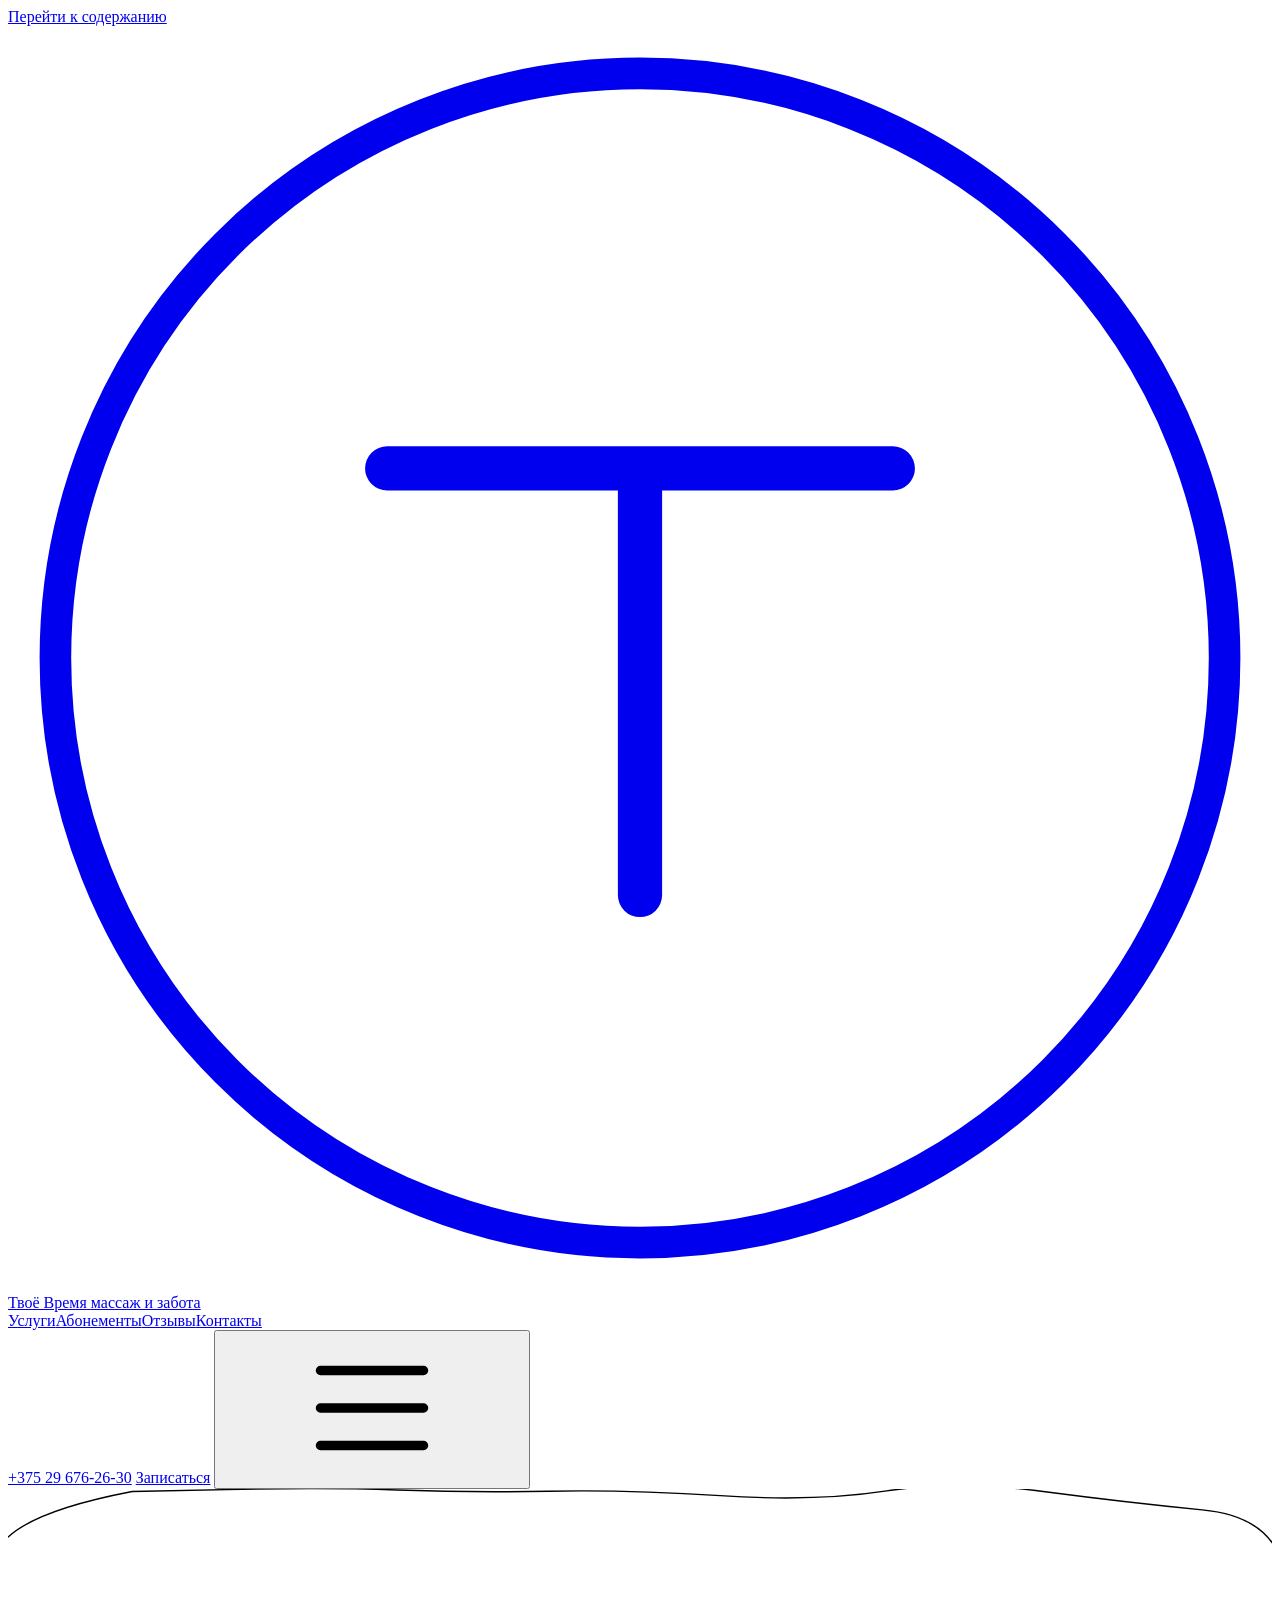
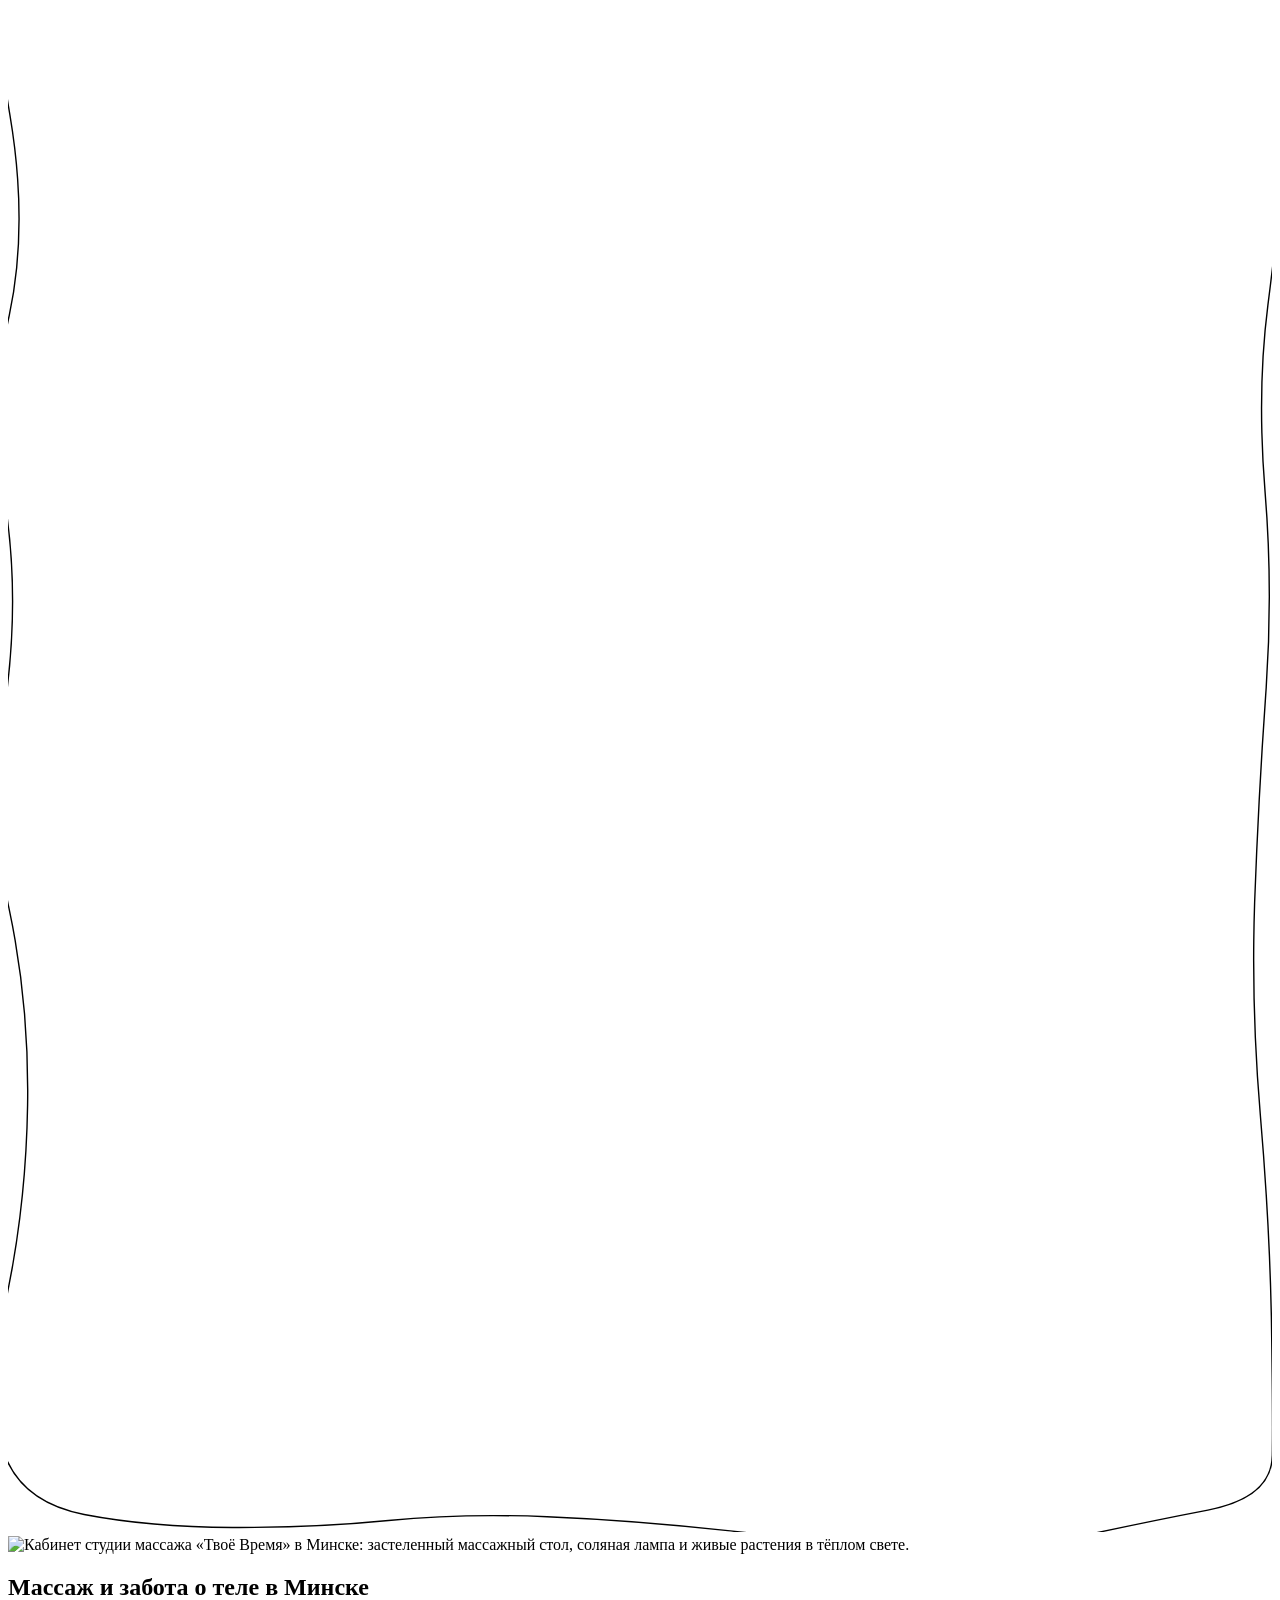
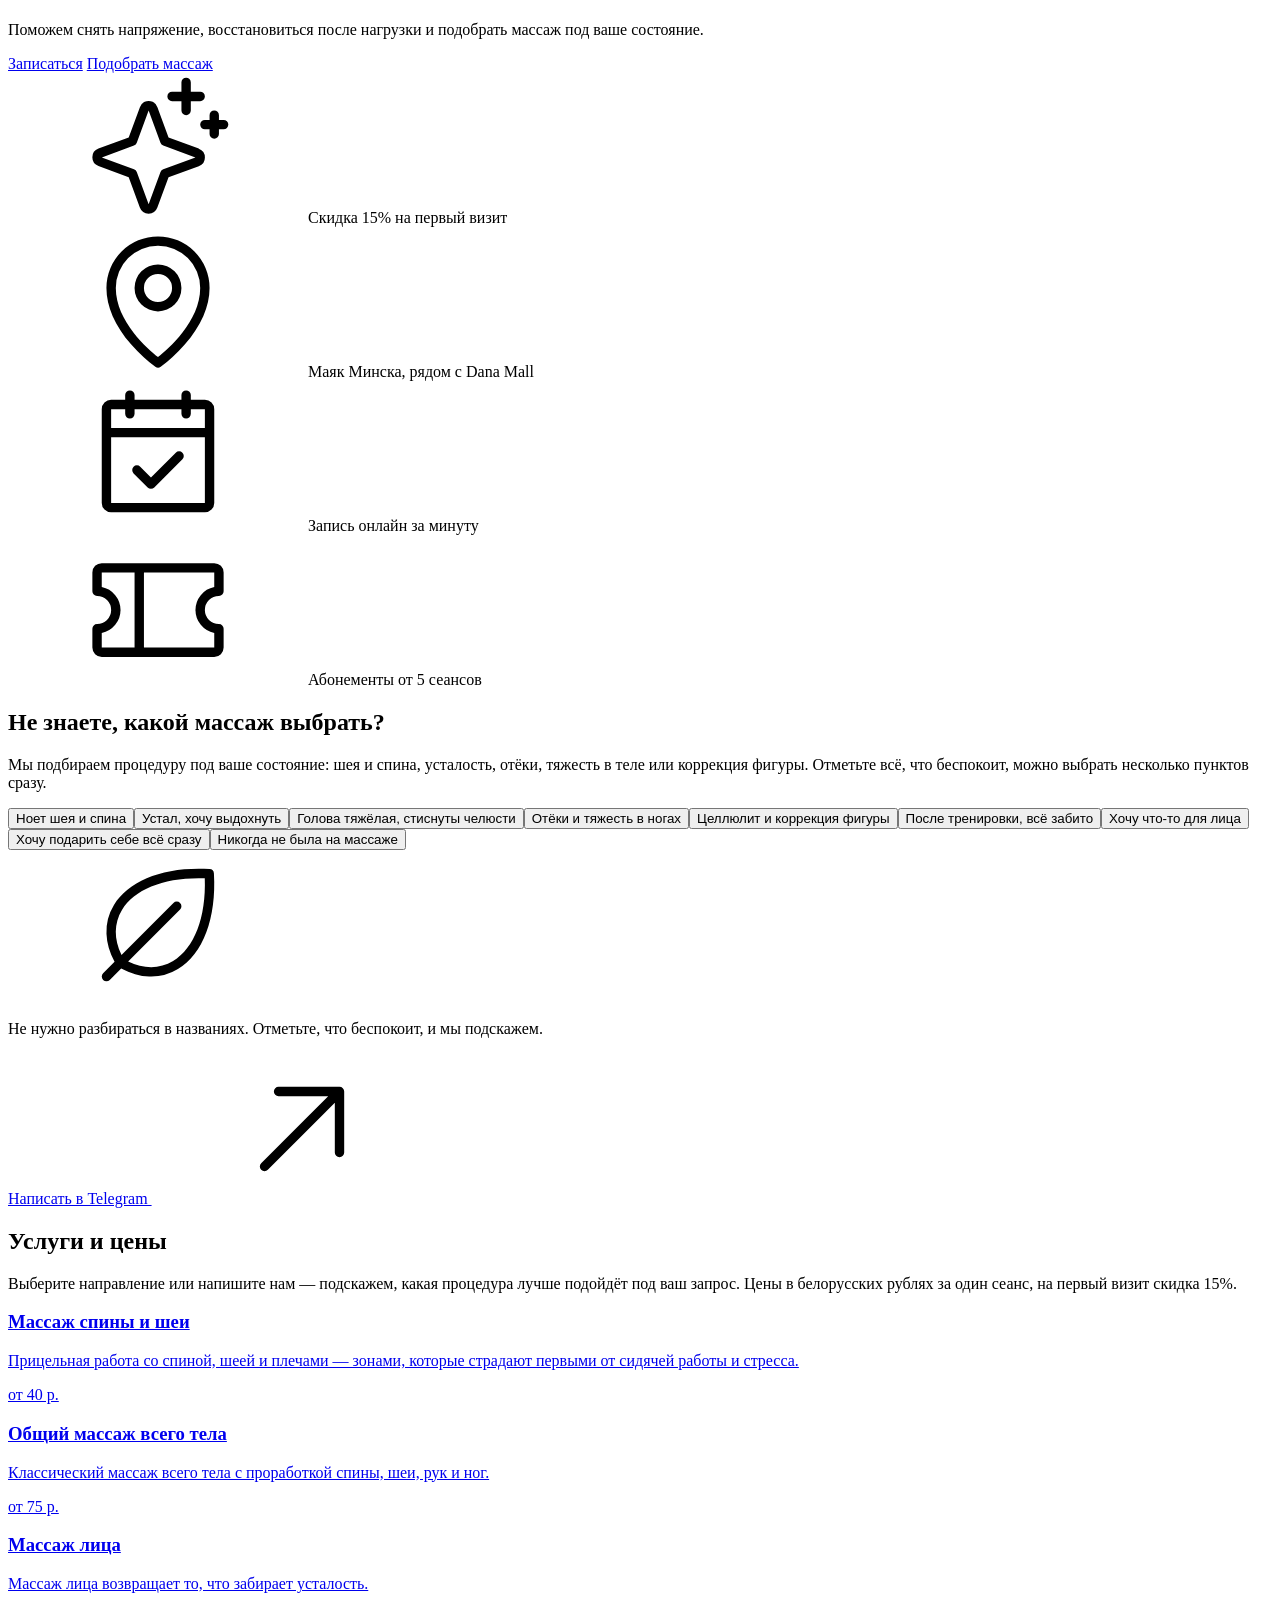
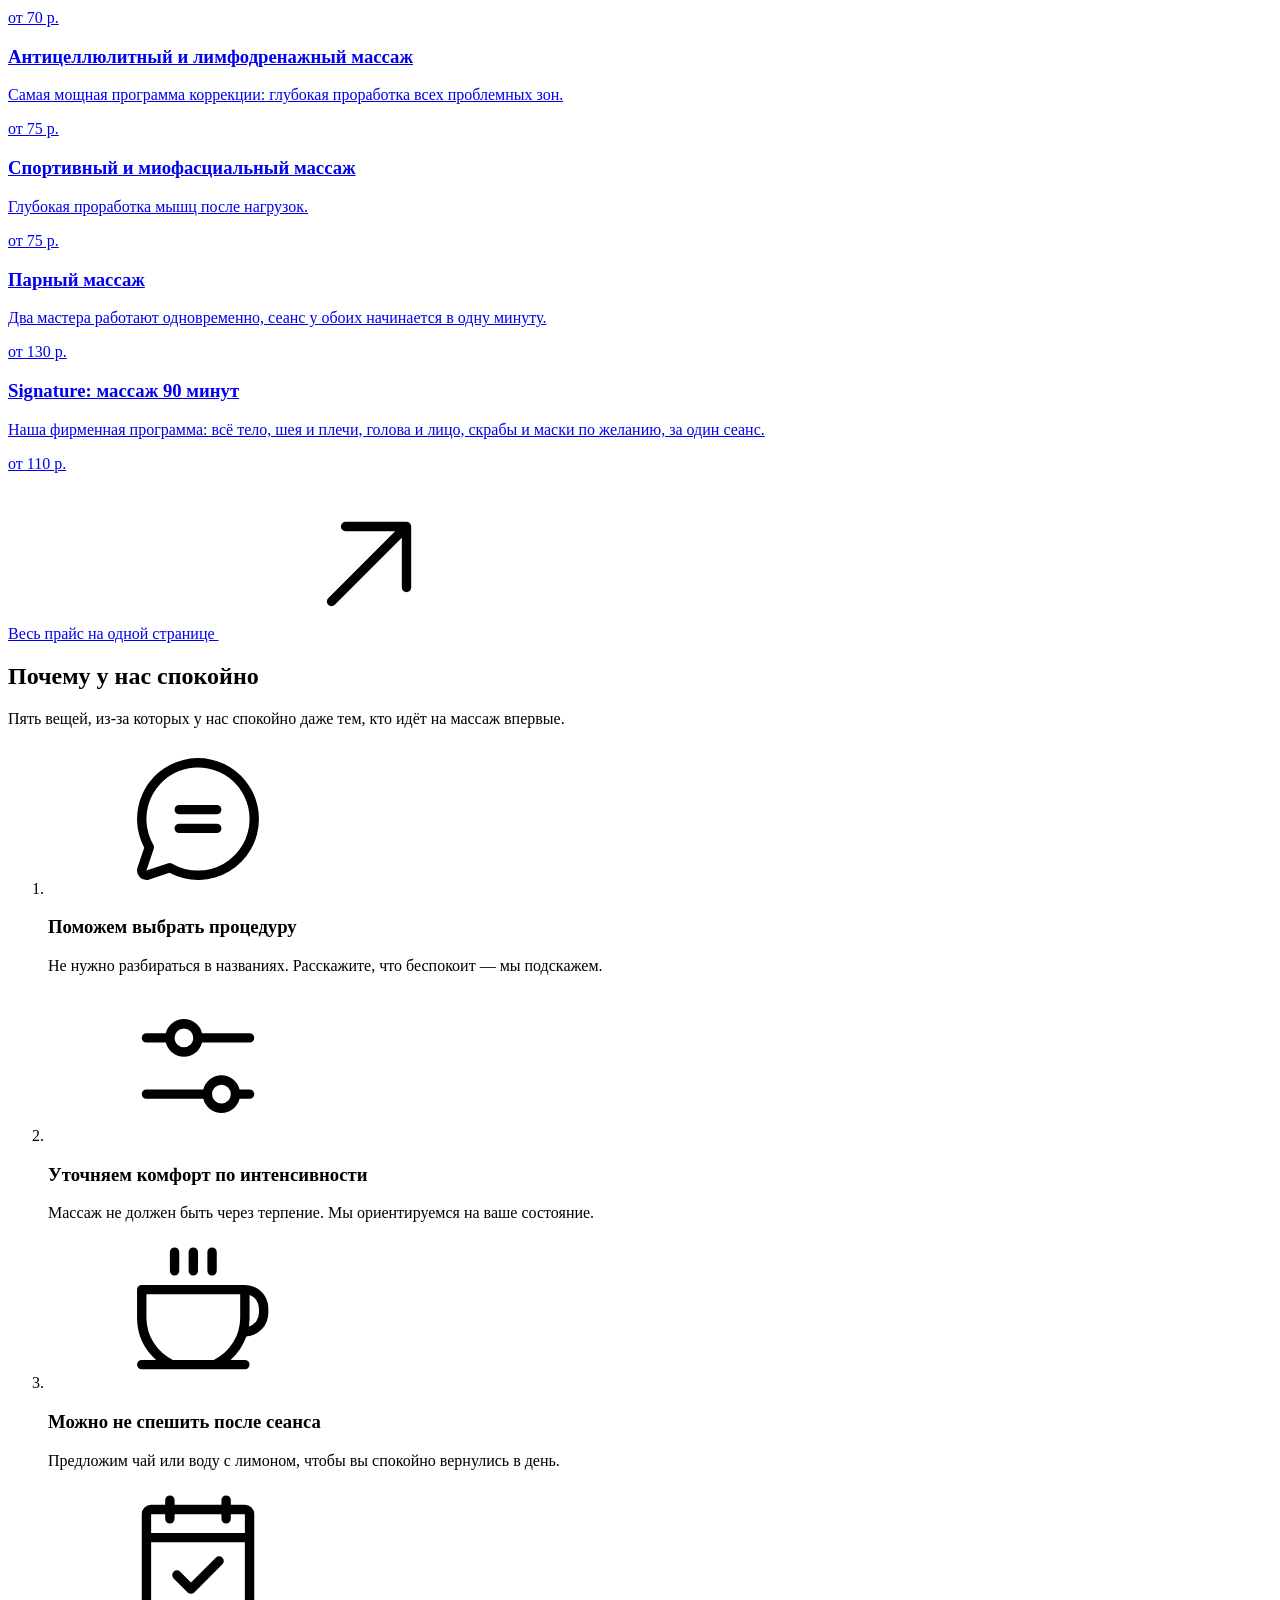
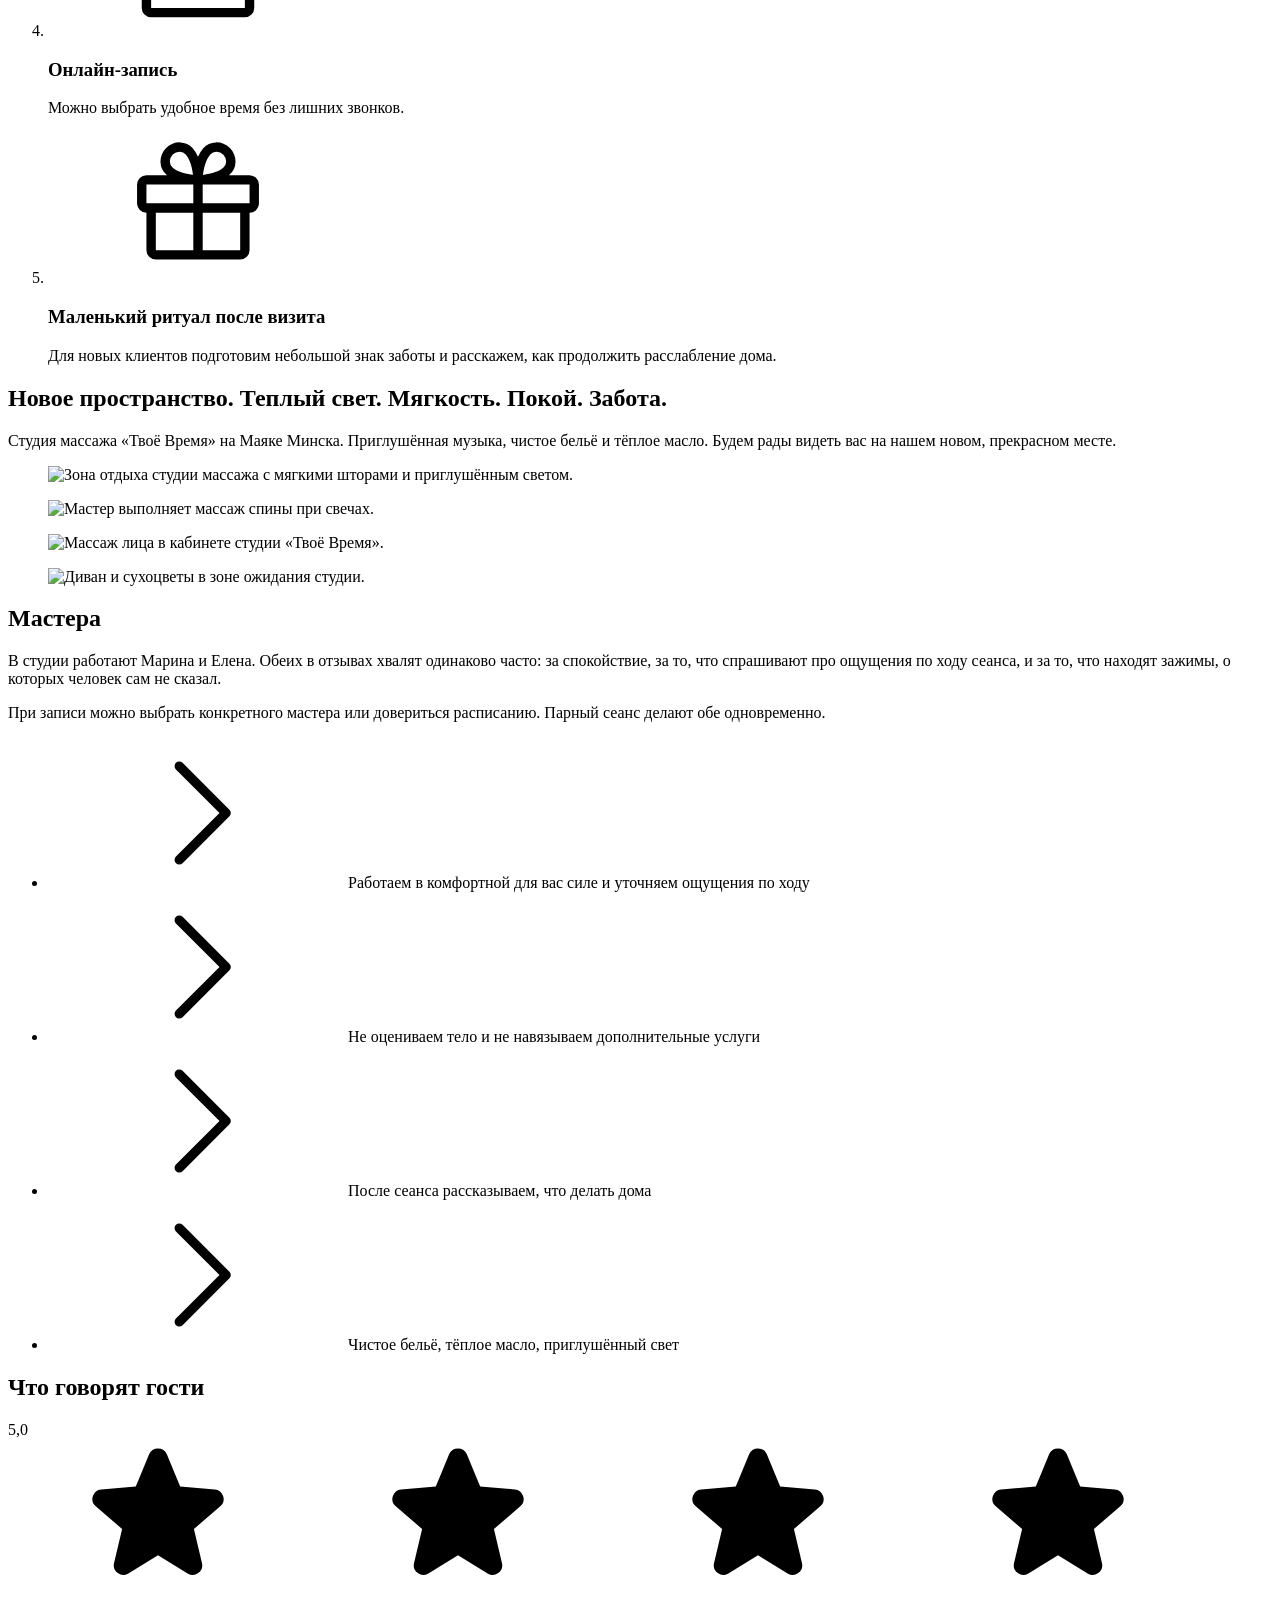
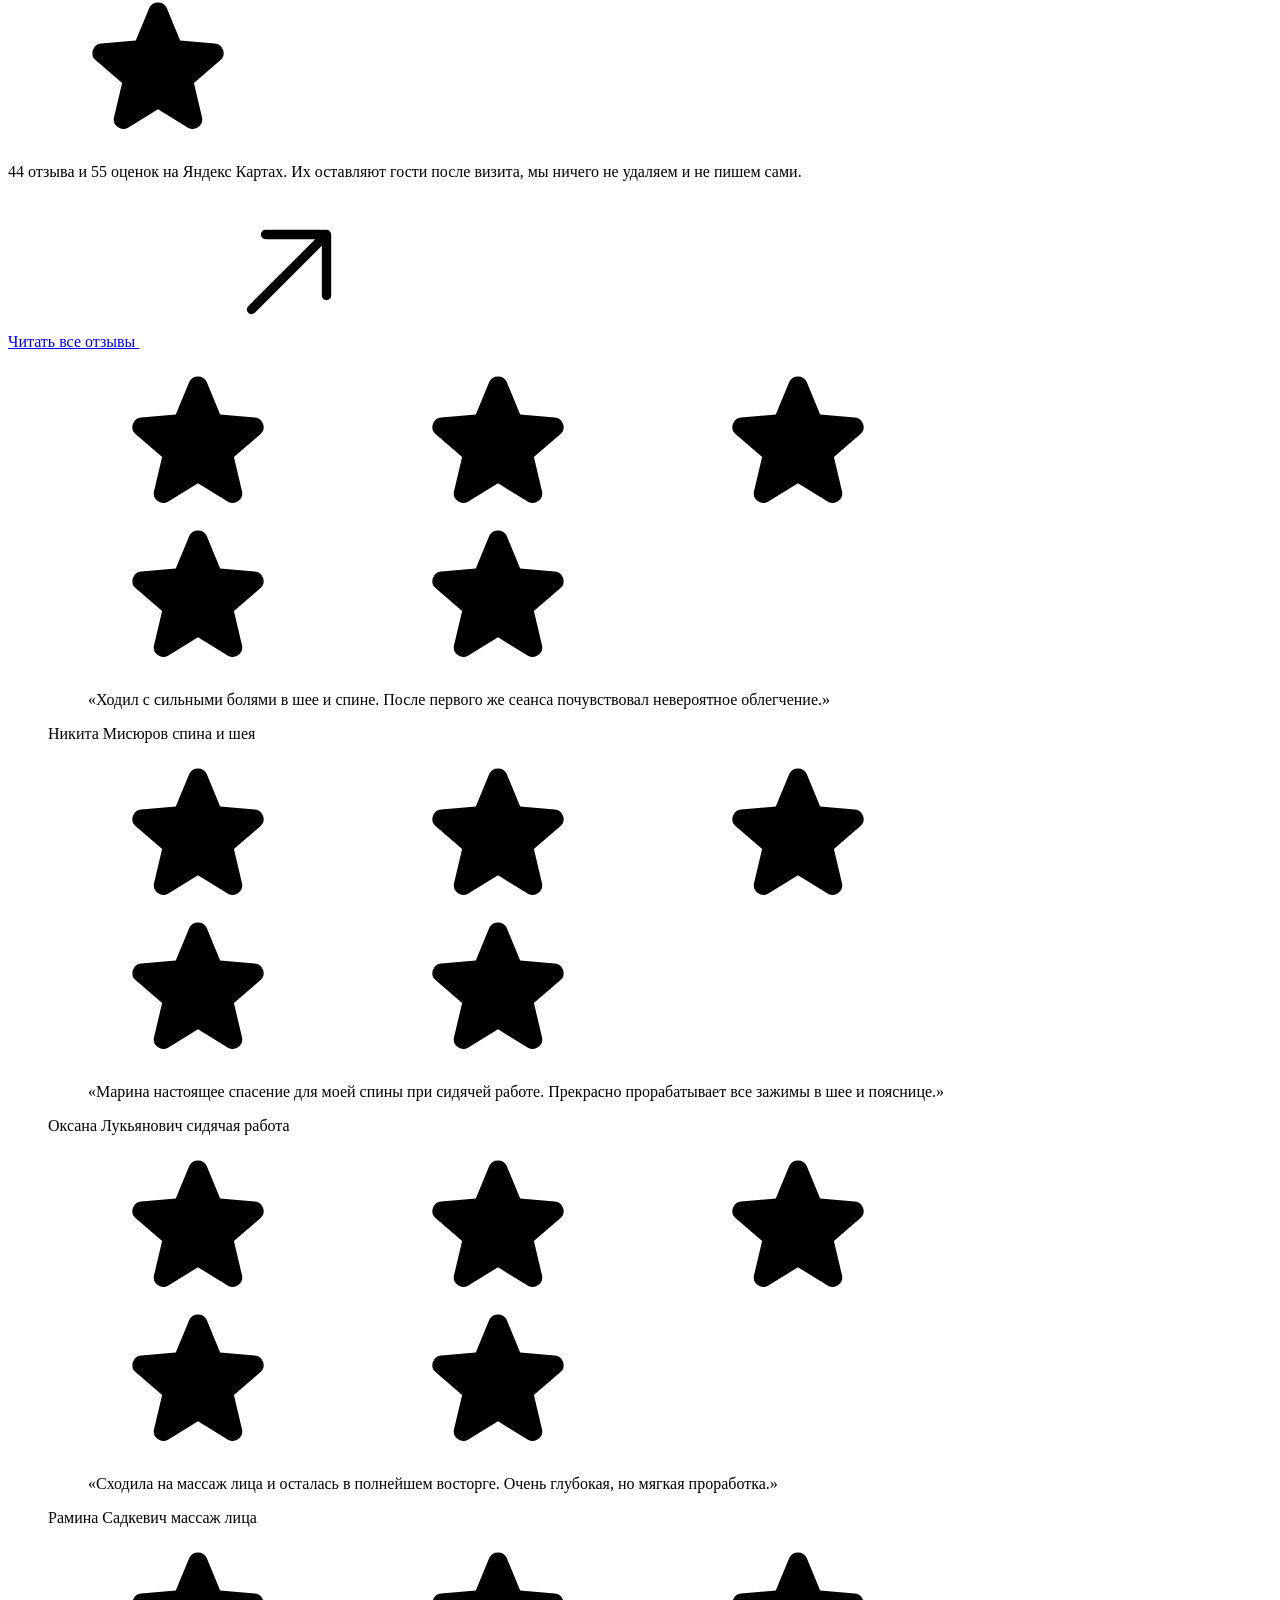
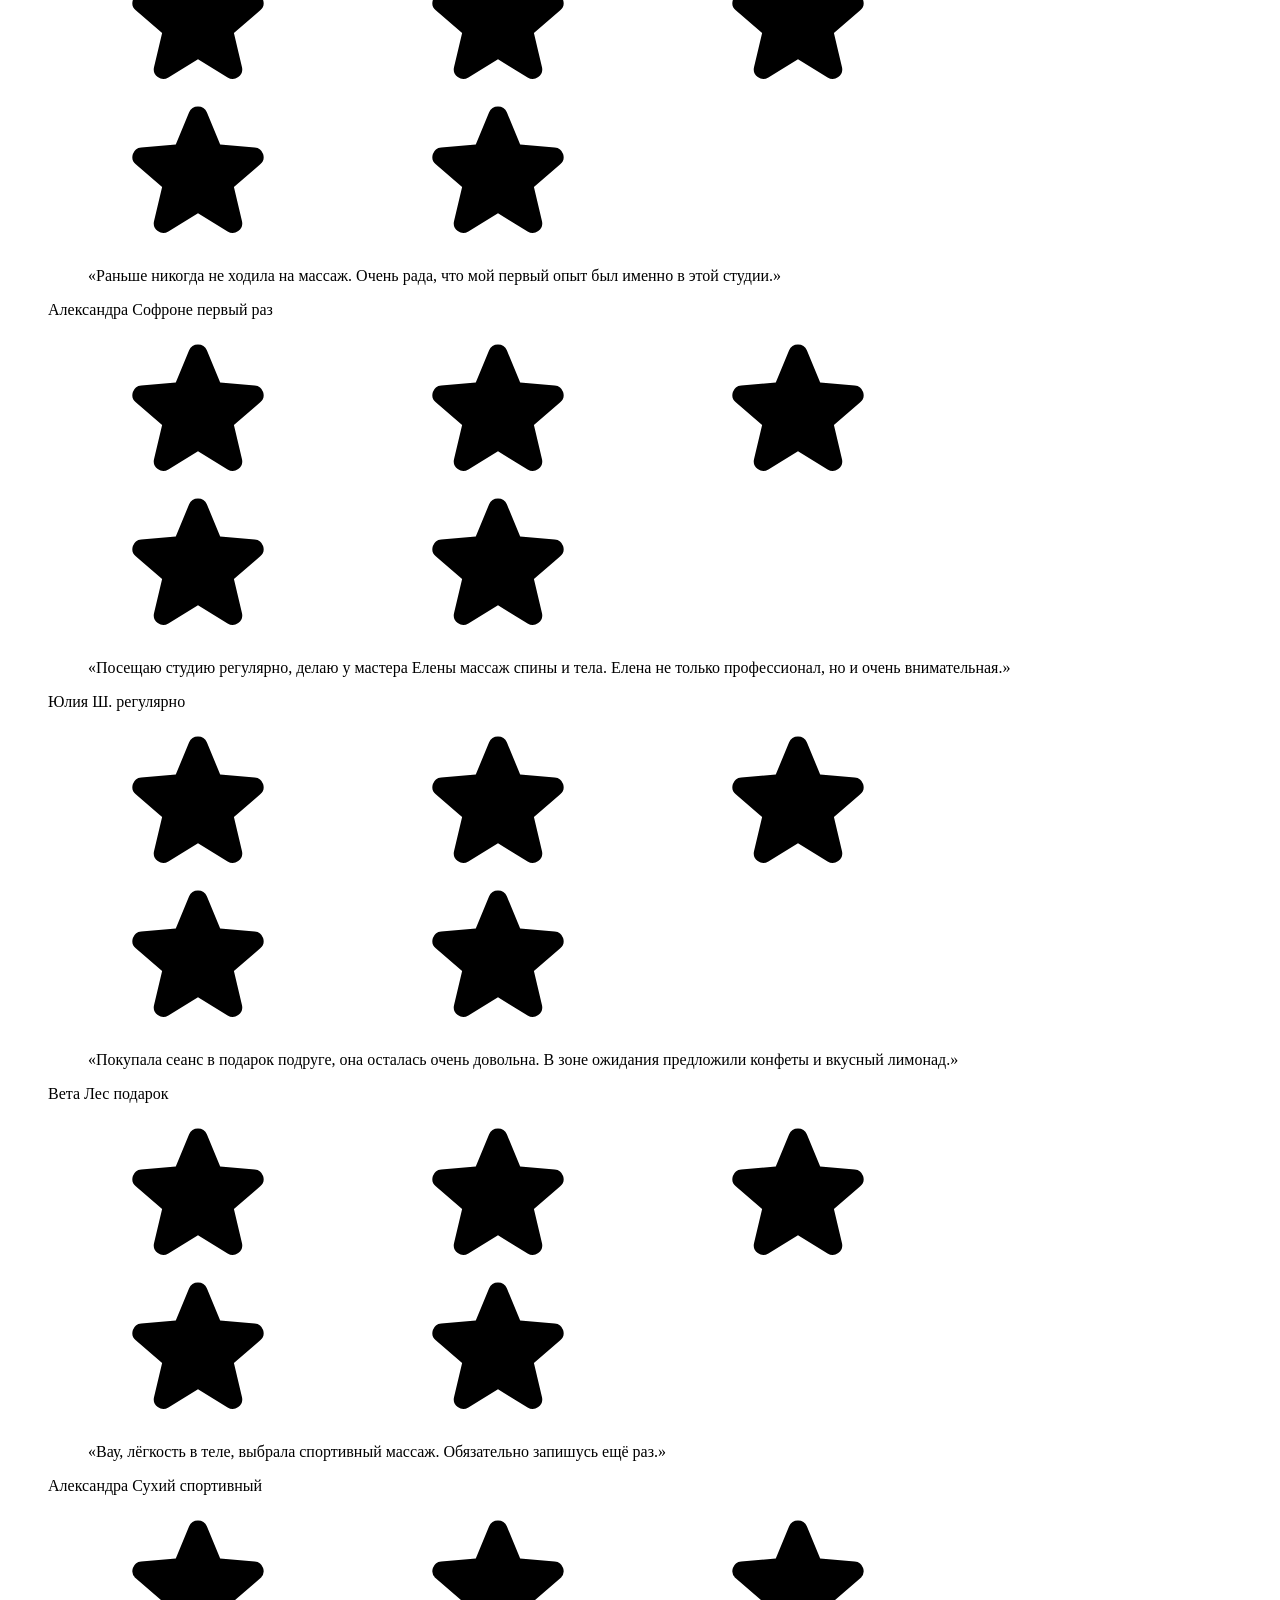
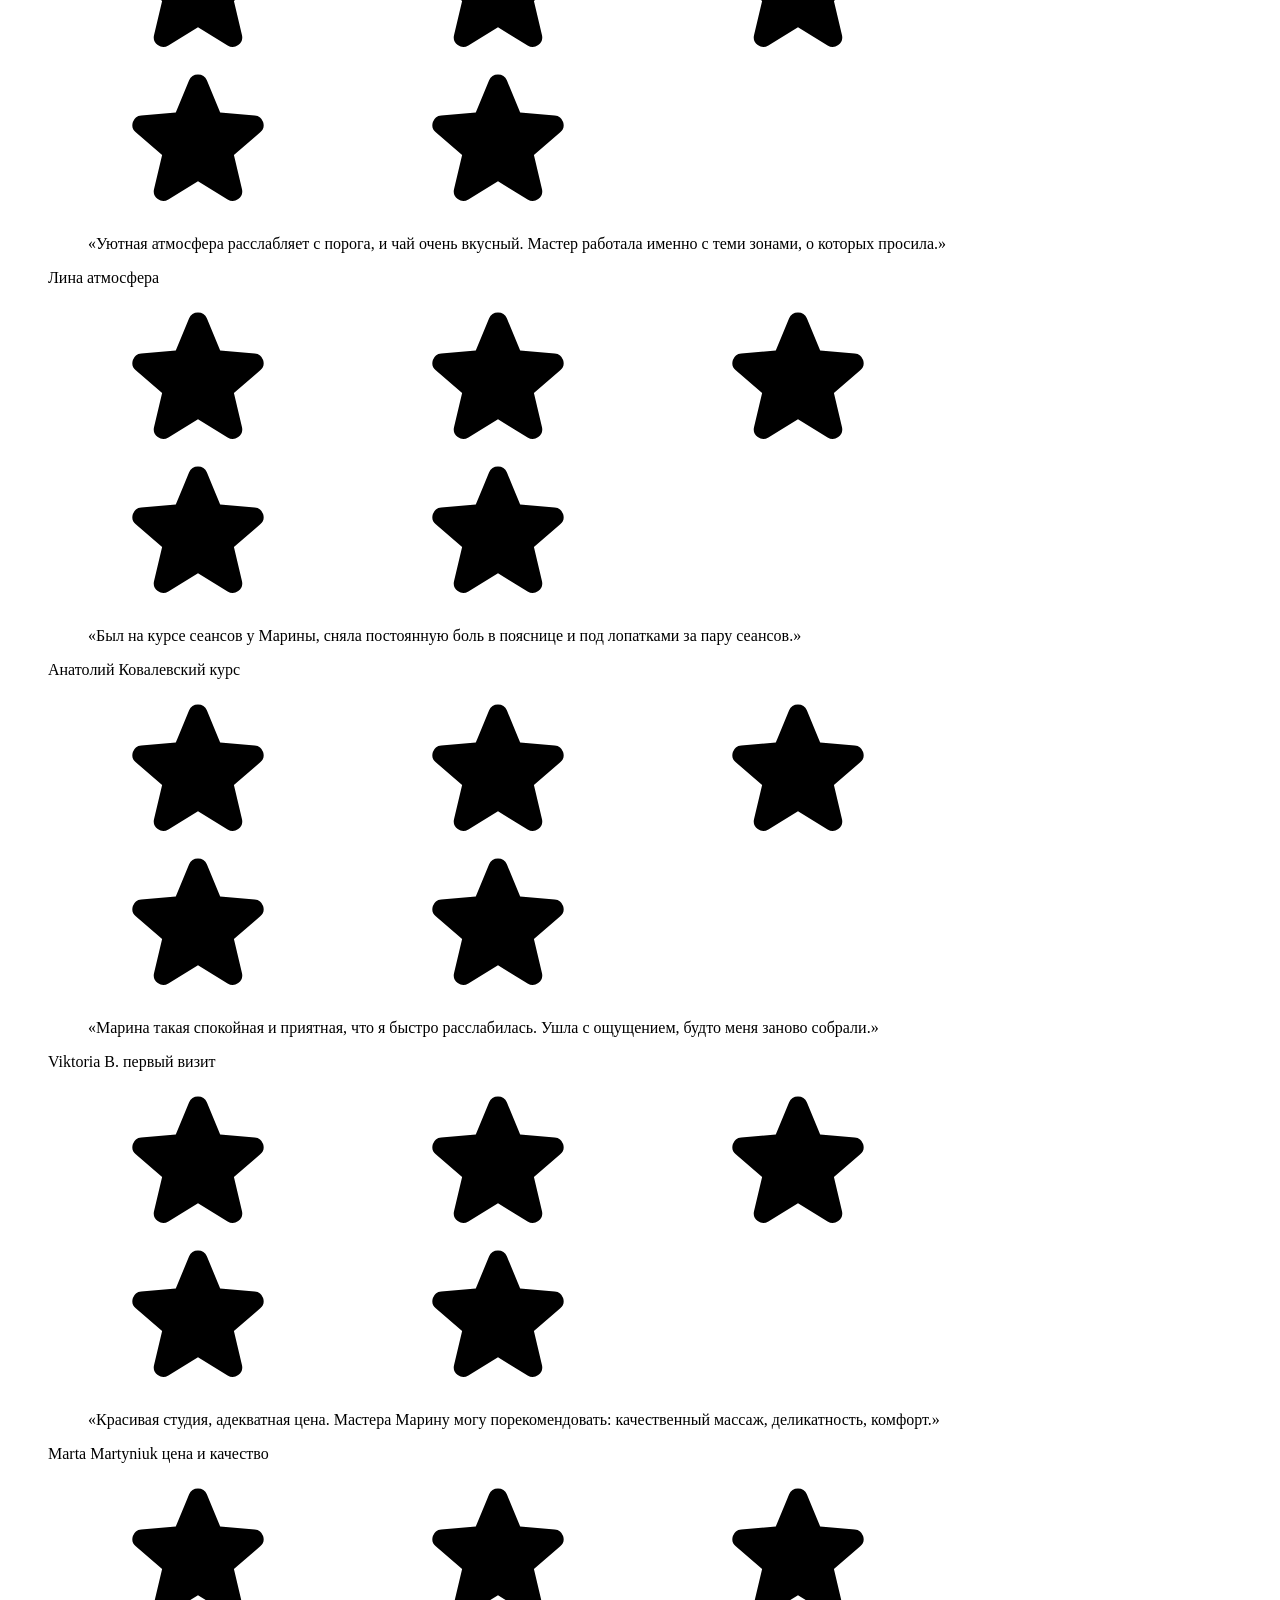
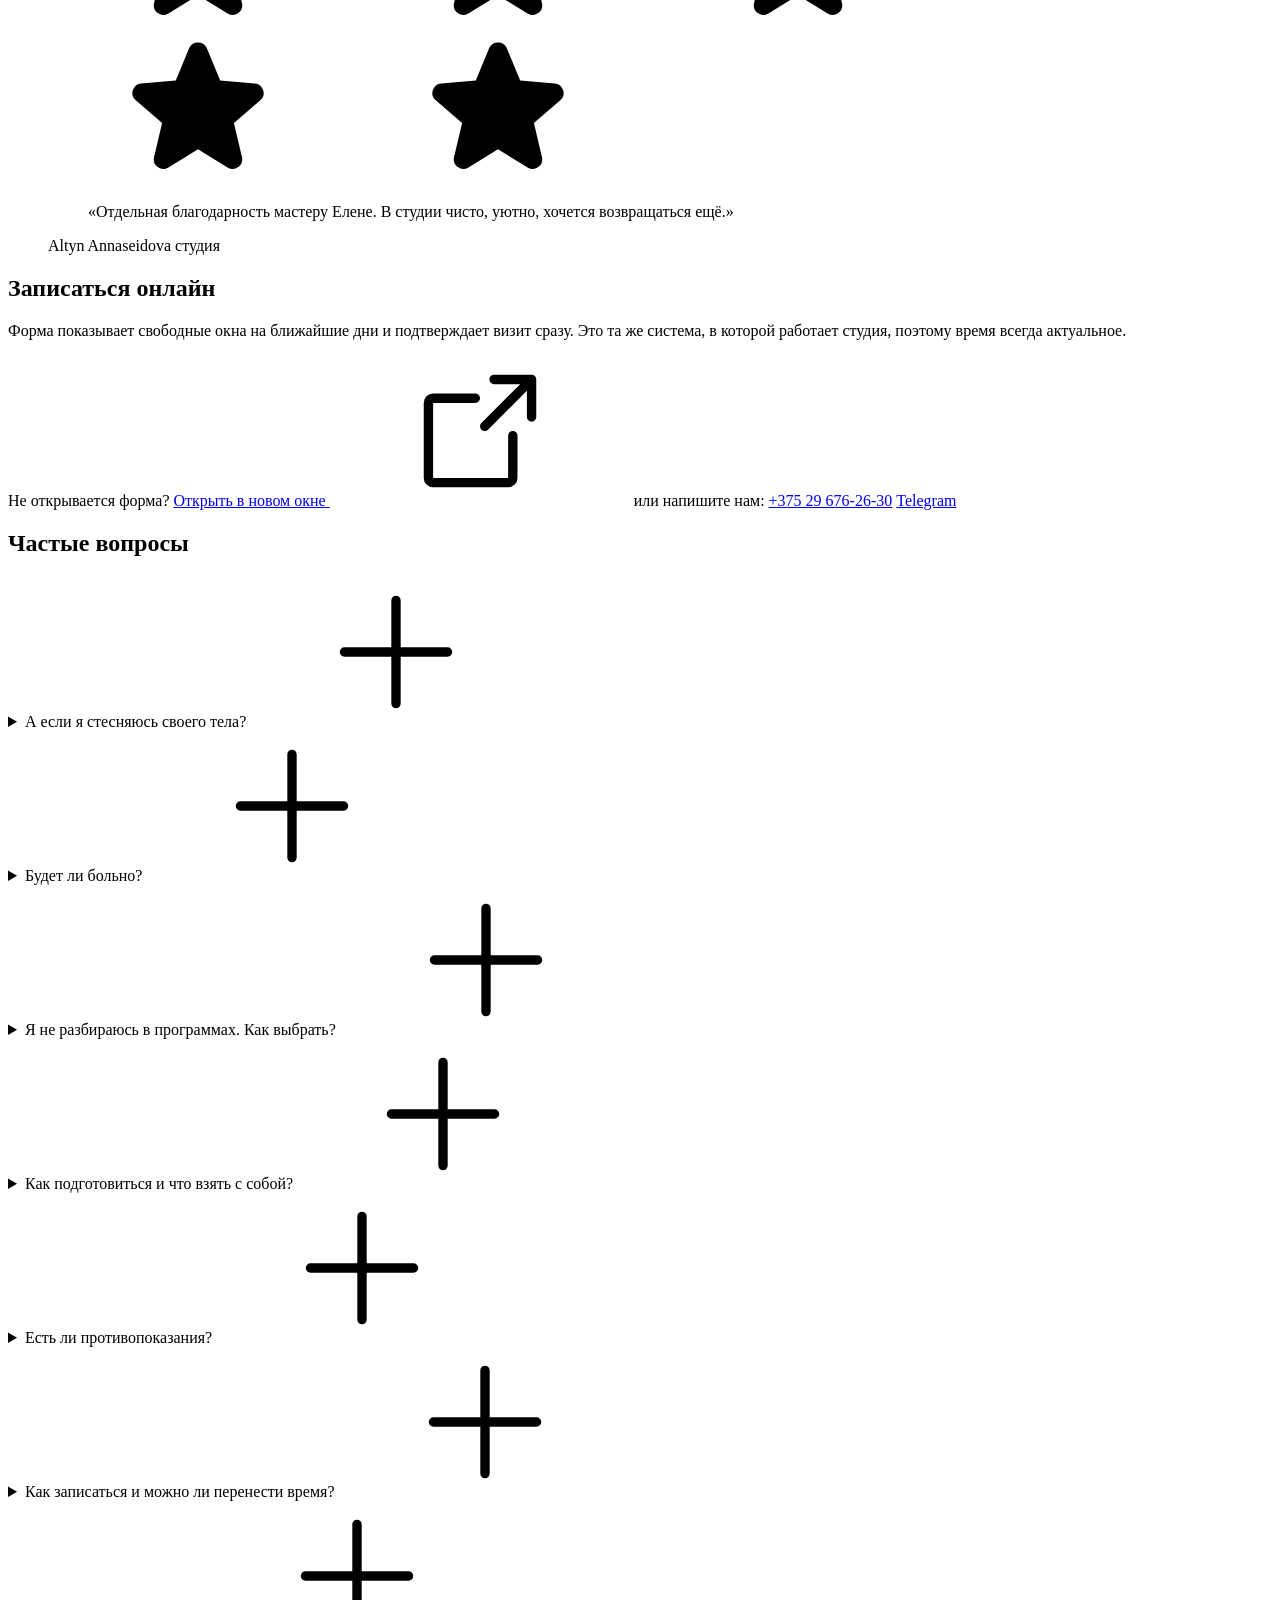
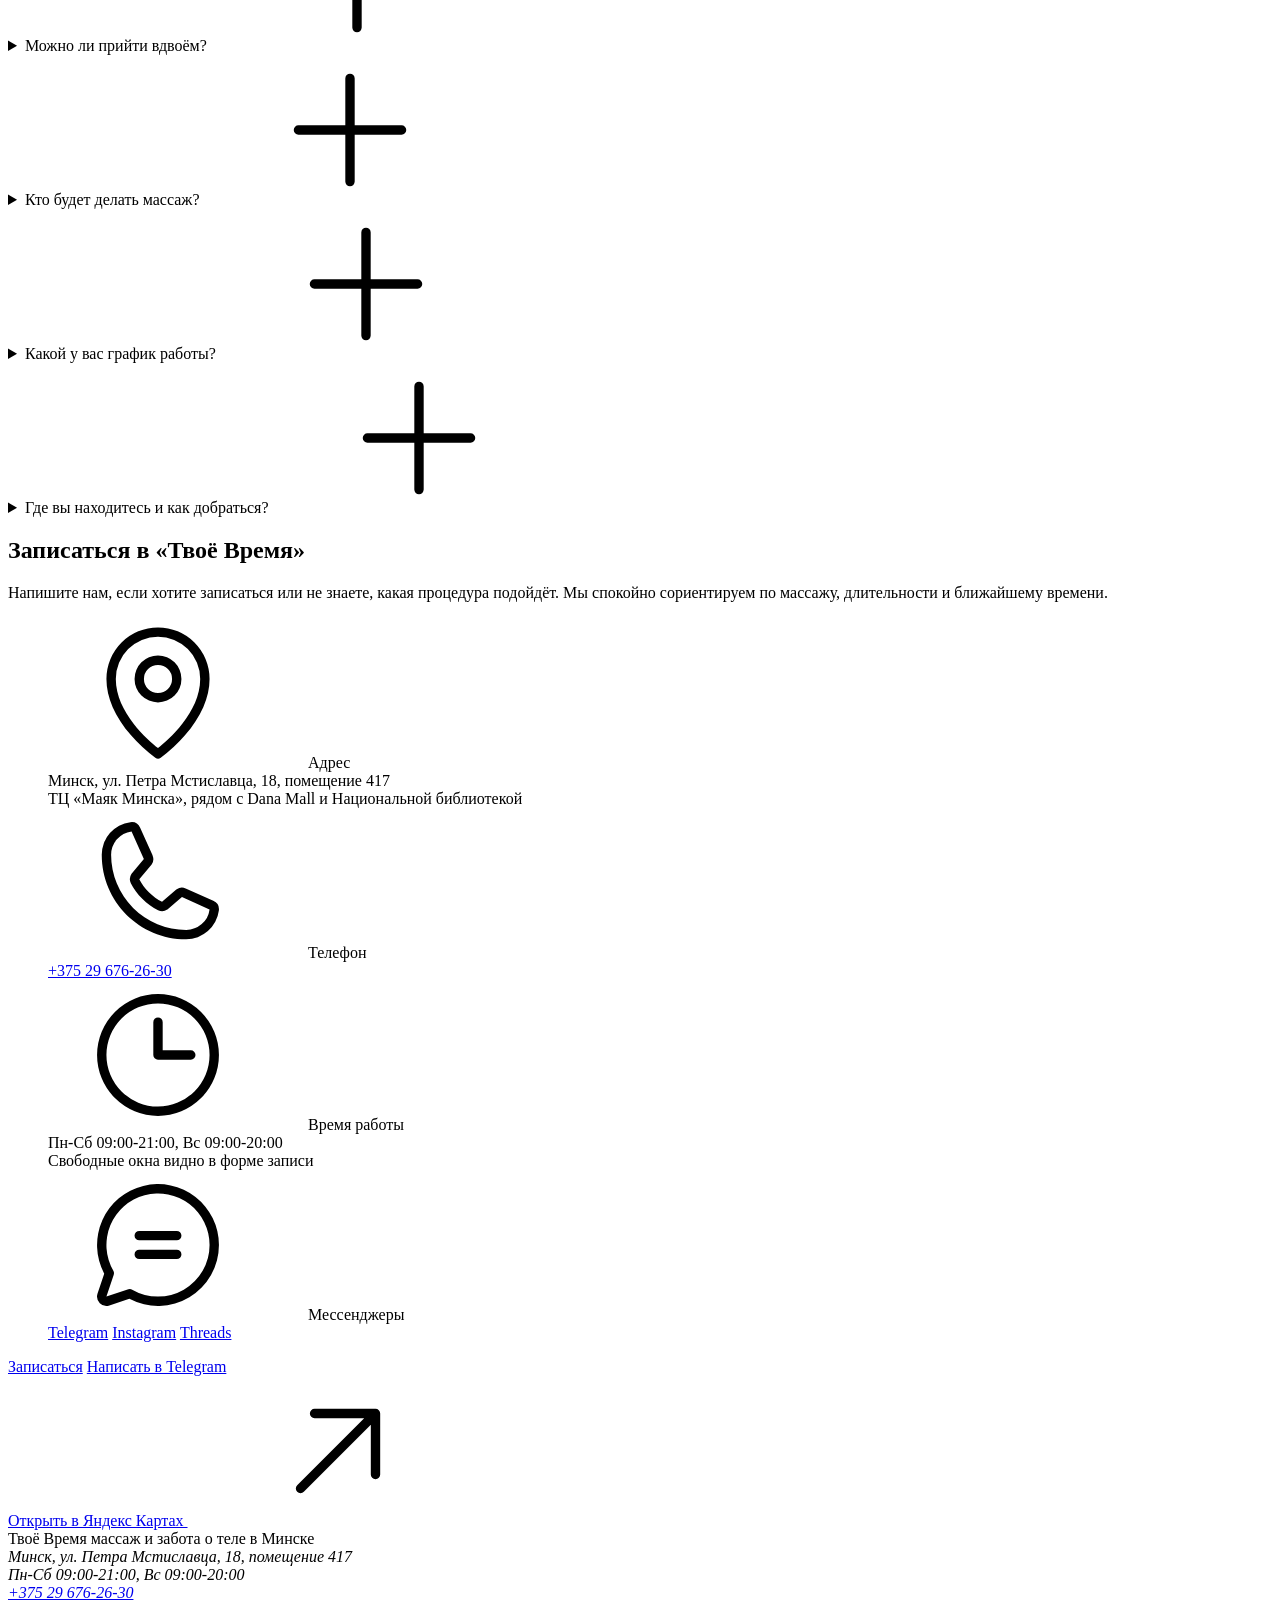
==== commit f8f38683: "Публикация на GitHub Pages: поддержка подпапки Сайт может лежать не в корне домена. Внутренние ссылк" ====
--- a/index.html
+++ b/index.html
@@ -6,24 +6,24 @@
 <meta name="theme-color" content="#0E1310">
 <title>Студия массажа «Твоё Время» в Минске | Маяк Минска, Петра Мстиславца 18</title>
 <meta name="description" content="Студия массажа в Минске на Маяке Минска. Классический массаж, массаж лица, коррекция фигуры, спортивный и миофасциальный массаж от 40 р. Онлайн-запись и скидка 15% на первый визит.">
-<link rel="canonical" href="https://tvoye-vremya.by/">
+<link rel="canonical" href="https://elizavetaanisimova.github.io/tvoye-vremya/">
 <meta property="og:type" content="website">
 <meta property="og:locale" content="ru_RU">
 <meta property="og:site_name" content="Твоё Время">
 <meta property="og:title" content="Студия массажа «Твоё Время» в Минске | Маяк Минска, Петра Мстиславца 18">
 <meta property="og:description" content="Студия массажа в Минске на Маяке Минска. Классический массаж, массаж лица, коррекция фигуры, спортивный и миофасциальный массаж от 40 р. Онлайн-запись и скидка 15% на первый визит.">
-<meta property="og:url" content="https://tvoye-vremya.by/">
-<meta property="og:image" content="https://tvoye-vremya.by/assets/img/hero-1280.jpg">
+<meta property="og:url" content="https://elizavetaanisimova.github.io/tvoye-vremya/">
+<meta property="og:image" content="https://elizavetaanisimova.github.io/tvoye-vremya/assets/img/hero-1280.jpg">
 <meta name="twitter:card" content="summary_large_image">
-<link rel="icon" href="/favicon.svg" type="image/svg+xml">
-<link rel="apple-touch-icon" href="/favicon.svg">
-<link rel="preload" href="/assets/fonts/manrope-cyr.woff2" as="font" type="font/woff2" crossorigin>
-<link rel="preload" href="/assets/fonts/cormorant-cyr.woff2" as="font" type="font/woff2" crossorigin>
+<link rel="icon" href="/tvoye-vremya/favicon.svg" type="image/svg+xml">
+<link rel="apple-touch-icon" href="/tvoye-vremya/favicon.svg">
+<link rel="preload" href="/tvoye-vremya/assets/fonts/manrope-cyr.woff2" as="font" type="font/woff2" crossorigin>
+<link rel="preload" href="/tvoye-vremya/assets/fonts/cormorant-cyr.woff2" as="font" type="font/woff2" crossorigin>
 <link rel="preconnect" href="https://n2200455.yclients.com">
-<link rel="preload" as="image" fetchpriority="high" href="/assets/img/hero-960.jpg" imagesrcset="/assets/img/hero-640.jpg 640w, /assets/img/hero-960.jpg 960w, /assets/img/hero-1280.jpg 1280w" imagesizes="(min-width: 900px) 42vw, 100vw">
-<link rel="stylesheet" href="/assets/css/fonts.css">
-<link rel="stylesheet" href="/assets/css/style.css">
-<script type="application/ld+json">{"@context":"https://schema.org","@graph":[{"@type":"HealthAndBeautyBusiness","@id":"https://tvoye-vremya.by/#studio","name":"Твоё Время","alternateName":"Студия массажа «Твоё Время»","description":"Студия массажа в Минске на Маяке Минска: классический массаж, массаж лица, коррекция фигуры, спортивный и миофасциальный массаж.","image":"https://tvoye-vremya.by/assets/img/hero-1280.jpg","logo":"https://tvoye-vremya.by/favicon.svg","url":"https://tvoye-vremya.by/","telephone":"+375296762630","priceRange":"40-110 BYN","currenciesAccepted":"BYN","paymentAccepted":"Наличные, банковская карта","areaServed":{"@type":"City","name":"Минск"},"address":{"@type":"PostalAddress","streetAddress":"ул. Петра Мстиславца, 18, помещение 417","addressLocality":"Минск","postalCode":"220114","addressCountry":"BY"},"geo":{"@type":"GeoCoordinates","latitude":53.931599,"longitude":27.655137},"hasMap":"https://yandex.by/maps/-/CPgRRDK3","sameAs":["https://www.instagram.com/massage.tvoye_vremya/","https://www.threads.com/@massage.tvoye_vremya","https://t.me/marussy1987"],"openingHoursSpecification":[{"@type":"OpeningHoursSpecification","dayOfWeek":["Mo","Tu","We","Th","Fr","Sa"],"opens":"09:00","closes":"21:00"},{"@type":"OpeningHoursSpecification","dayOfWeek":["Su"],"opens":"09:00","closes":"20:00"}],"aggregateRating":{"@type":"AggregateRating","ratingValue":5,"bestRating":5,"reviewCount":44,"ratingCount":55},"review":[{"@type":"Review","author":{"@type":"Person","name":"Никита Мисюров"},"reviewRating":{"@type":"Rating","ratingValue":5,"bestRating":5},"reviewBody":"Ходил с сильными болями в шее и спине. После первого же сеанса почувствовал невероятное облегчение."},{"@type":"Review","author":{"@type":"Person","name":"Оксана Лукьянович"},"reviewRating":{"@type":"Rating","ratingValue":5,"bestRating":5},"reviewBody":"Марина настоящее спасение для моей спины при сидячей работе. Прекрасно прорабатывает все зажимы в шее и пояснице."},{"@type":"Review","author":{"@type":"Person","name":"Рамина Садкевич"},"reviewRating":{"@type":"Rating","ratingValue":5,"bestRating":5},"reviewBody":"Сходила на массаж лица и осталась в полнейшем восторге. Очень глубокая, но мягкая проработка."},{"@type":"Review","author":{"@type":"Person","name":"Александра Софроне"},"reviewRating":{"@type":"Rating","ratingValue":5,"bestRating":5},"reviewBody":"Раньше никогда не ходила на массаж. Очень рада, что мой первый опыт был именно в этой студии."},{"@type":"Review","author":{"@type":"Person","name":"Юлия Ш."},"reviewRating":{"@type":"Rating","ratingValue":5,"bestRating":5},"reviewBody":"Посещаю студию регулярно, делаю у мастера Елены массаж спины и тела. Елена не только профессионал, но и очень внимательная."}]},{"@type":"WebSite","@id":"https://tvoye-vremya.by/#website","url":"https://tvoye-vremya.by/","name":"Твоё Время","inLanguage":"ru-BY","publisher":{"@id":"https://tvoye-vremya.by/#studio"}},{"@type":"OfferCatalog","name":"Программы студии «Твоё Время»","itemListElement":[{"@type":"Offer","priceCurrency":"BYN","price":"65","url":"https://tvoye-vremya.by/uslugi/massazh-spiny-i-shei/","itemOffered":{"@type":"Service","name":"Свобода Движения","description":"Прицельная работа со спиной, шеей и плечами — зонами, которые страдают первыми от сидячей работы и стресса. Голова становится легче, плечи опускаются на место.","serviceType":"Массаж спины и шеи в Минске"}},{"@type":"Offer","priceCurrency":"BYN","price":"40","url":"https://tvoye-vremya.by/uslugi/massazh-spiny-i-shei/","itemOffered":{"@type":"Service","name":"Шейно-воротниковая зона. Знакомство","description":"Короткий сеанс для первого знакомства с мастером и точечной работы с шейно-воротниковой зоной. Мастер уделит внимание шее, плечам и верхней части спины, подберёт комфортную интенсивность и познакомит вас со своим подходом.","serviceType":"Массаж спины и шеи в Минске"}},{"@type":"Offer","priceCurrency":"BYN","price":"80","url":"https://tvoye-vremya.by/uslugi/massazh-spiny-i-shei/","itemOffered":{"@type":"Service","name":"Твоё Время. Тихая голова","description":"Медленная работа с шеей и плечами, затылком, головой, лицом и зоной челюсти. Для тех, кто устал от экранов, постоянных мыслей и напряжения, которое собирается в верхней части тела. Час тишины, после которого легче не только телу, но и голове.","serviceType":"Массаж спины и шеи в Минске"}},{"@type":"Offer","priceCurrency":"BYN","price":"75","url":"https://tvoye-vremya.by/uslugi/obshchiy-massazh/","itemOffered":{"@type":"Service","name":"Полное Восстановление","description":"Классический массаж всего тела с проработкой спины, шеи, рук и ног. Снимает усталость и напряжение, возвращает лёгкость. Наша самая любимая программа — с неё начинают большинство.","serviceType":"Общий массаж всего тела в Минске"}},{"@type":"Offer","priceCurrency":"BYN","price":"110","url":"https://tvoye-vremya.by/uslugi/obshchiy-massazh/","itemOffered":{"@type":"Service","name":"Твоё Время. Signature","description":"Наша фирменная программа: всё тело, шея и плечи, голова и лицо, скрабы и маски по желанию, за один сеанс. 90 минут, когда важна только ты. То, ради чего мы создавали эту студию.","serviceType":"Общий массаж всего тела в Минске"}},{"@type":"Offer","priceCurrency":"BYN","price":"70","url":"https://tvoye-vremya.by/uslugi/massazh-lica/","itemOffered":{"@type":"Service","name":"Сияние Лица","description":"Массаж лица возвращает то, что забирает усталость. Расслабляет мышцы, о которых вы даже не знали. Делает черты мягче, а взгляд свежее. 40 минут только для себя.","serviceType":"Массаж лица в Минске"}},{"@type":"Offer","priceCurrency":"BYN","price":"75","url":"https://tvoye-vremya.by/uslugi/antitsellyulitnyy-massazh/","itemOffered":{"@type":"Service","name":"Антицеллюлитный Интенсив","description":"Самая мощная программа коррекции: глубокая проработка всех проблемных зон. Работает на результат - особенно курсом.","serviceType":"Антицеллюлитный и лимфодренажный массаж в Минске"}},{"@type":"Offer","priceCurrency":"BYN","price":"75","url":"https://tvoye-vremya.by/uslugi/antitsellyulitnyy-massazh/","itemOffered":{"@type":"Service","name":"Лимфодренажный","description":"Уменьшает отёки и улучшает обмен веществ. Мягкая работа с лимфотоком и застоем жидкости.","serviceType":"Антицеллюлитный и лимфодренажный массаж в Минске"}},{"@type":"Offer","priceCurrency":"BYN","price":"75","url":"https://tvoye-vremya.by/uslugi/sportivnyy-massazh/","itemOffered":{"@type":"Service","name":"Спортивный массаж","description":"Глубокая проработка мышц после нагрузок. Снимает забитость, ускоряет восстановление, возвращает в строй. Для тех, кто тренируется - и для тех, у кого работа как тренировка.","serviceType":"Спортивный и миофасциальный массаж в Минске"}},{"@type":"Offer","priceCurrency":"BYN","price":"85","url":"https://tvoye-vremya.by/uslugi/sportivnyy-massazh/","itemOffered":{"@type":"Service","name":"Миофасциальный","description":"Работа не только с мышцами, но и с фасциями — глубокими соединительными тканями, где живут хронические зажимы. Для тех, у кого «уже везде болит» и обычный массаж не берёт.","serviceType":"Спортивный и миофасциальный массаж в Минске"}}]},{"@type":"FAQPage","mainEntity":[{"@type":"Question","name":"А если я стесняюсь своего тела?","acceptedAnswer":{"@type":"Answer","text":"Многие откладывают массаж не потому, что он не нужен, а потому что неловко. Стесняются тела, складок, растяжек, целлюлита, веса или просто того, что «не выглядят идеально». У нас можно расслабиться без этого напряжения. Мы не оцениваем тело - мы бережно работаем с зонами усталости, отёчности и напряжения. Вы сами решаете, какие зоны трогать не нужно, и можете сказать об этом в любой момент."}},{"@type":"Question","name":"Будет ли больно?","acceptedAnswer":{"@type":"Answer","text":"Массаж не должен быть через терпение. Мы ориентируемся на ваше состояние: тело всегда чувствует, когда ему нужно внимание, а мастер чувствует, когда сильнее, когда мягче. Работаем бережно, по вашему запросу и самочувствию, без спешки. Если стало неприятно, достаточно сказать."}},{"@type":"Question","name":"Я не разбираюсь в программах. Как выбрать?","acceptedAnswer":{"@type":"Answer","text":"Не нужно разбираться в названиях. Расскажите, что беспокоит — мы подскажем. Мы подбираем процедуру под ваше состояние: шея и спина, усталость, отёки, тяжесть в теле или коррекция фигуры. Перед записью поможем сориентироваться по процедуре, длительности и ближайшему времени. Можно начать с быстрого подбора прямо на сайте."}},{"@type":"Question","name":"Как подготовиться и что взять с собой?","acceptedAnswer":{"@type":"Answer","text":"Ничего брать не нужно: чистое бельё, полотенца и масло есть в кабинете. Постарайтесь не есть плотно за час до сеанса и приходите за несколько минут до начала, чтобы не спешить."}},{"@type":"Question","name":"Есть ли противопоказания?","acceptedAnswer":{"@type":"Answer","text":"Да. Массаж не делают при повышенной температуре, обострении хронических заболеваний, кожных инфекциях и воспалениях в зоне работы. При беременности, после травм и операций сеанс стоит согласовать с врачом. Расскажите о своём состоянии заранее."}},{"@type":"Question","name":"Как записаться и можно ли перенести время?","acceptedAnswer":{"@type":"Answer","text":"Записаться можно прямо на сайте: форма показывает свободные окна и подтверждает визит сразу. Также работает телефон и Telegram. Если планы изменились, напишите или позвоните заранее, и мы подберём другое время."}},{"@type":"Question","name":"Можно ли прийти вдвоём?","acceptedAnswer":{"@type":"Answer","text":"Да. Парный массаж делают два мастера одновременно в студии, так что вы с партнёром, подругой или мамой проводите сеанс вместе, а не по очереди. Стоимость складывается из двух выбранных программ. Такой формат бронируется заранее, напишите нам в Telegram или позвоните."}},{"@type":"Question","name":"Кто будет делать массаж?","acceptedAnswer":{"@type":"Answer","text":"В студии работают два мастера, Марина и Елена. При записи можно выбрать конкретного мастера или довериться расписанию: в отзывах на Яндекс Картах хвалят обеих."}},{"@type":"Question","name":"Какой у вас график работы?","acceptedAnswer":{"@type":"Answer","text":"С понедельника по субботу с 09:00 до 21:00, в воскресенье с 09:00 до 20:00. Свободные окна на ближайшие дни видно прямо в форме записи на сайте."}},{"@type":"Question","name":"Где вы находитесь и как добраться?","acceptedAnswer":{"@type":"Answer","text":"Минск, улица Петра Мстиславца, 18, помещение 417. Это Маяк Минска, рядом с Dana Mall и Национальной библиотекой. От станции метро «Восток» около 500 метров пешком, у дома есть парковка."}}]}]}</script>
+<link rel="preload" as="image" fetchpriority="high" href="/tvoye-vremya/assets/img/hero-960.jpg" imagesrcset="/tvoye-vremya/assets/img/hero-640.jpg 640w, /tvoye-vremya/assets/img/hero-960.jpg 960w, /tvoye-vremya/assets/img/hero-1280.jpg 1280w" imagesizes="(min-width: 900px) 42vw, 100vw">
+<link rel="stylesheet" href="/tvoye-vremya/assets/css/fonts.css">
+<link rel="stylesheet" href="/tvoye-vremya/assets/css/style.css">
+<script type="application/ld+json">{"@context":"https://schema.org","@graph":[{"@type":"HealthAndBeautyBusiness","@id":"https://elizavetaanisimova.github.io/tvoye-vremya/#studio","name":"Твоё Время","alternateName":"Студия массажа «Твоё Время»","description":"Студия массажа в Минске на Маяке Минска: классический массаж, массаж лица, коррекция фигуры, спортивный и миофасциальный массаж.","image":"https://elizavetaanisimova.github.io/tvoye-vremya/assets/img/hero-1280.jpg","logo":"https://elizavetaanisimova.github.io/tvoye-vremya/favicon.svg","url":"https://elizavetaanisimova.github.io/tvoye-vremya/","telephone":"+375296762630","priceRange":"40-110 BYN","currenciesAccepted":"BYN","paymentAccepted":"Наличные, банковская карта","areaServed":{"@type":"City","name":"Минск"},"address":{"@type":"PostalAddress","streetAddress":"ул. Петра Мстиславца, 18, помещение 417","addressLocality":"Минск","postalCode":"220114","addressCountry":"BY"},"geo":{"@type":"GeoCoordinates","latitude":53.931599,"longitude":27.655137},"hasMap":"https://yandex.by/maps/-/CPgRRDK3","sameAs":["https://www.instagram.com/massage.tvoye_vremya/","https://www.threads.com/@massage.tvoye_vremya","https://t.me/marussy1987"],"openingHoursSpecification":[{"@type":"OpeningHoursSpecification","dayOfWeek":["Mo","Tu","We","Th","Fr","Sa"],"opens":"09:00","closes":"21:00"},{"@type":"OpeningHoursSpecification","dayOfWeek":["Su"],"opens":"09:00","closes":"20:00"}],"aggregateRating":{"@type":"AggregateRating","ratingValue":5,"bestRating":5,"reviewCount":44,"ratingCount":55},"review":[{"@type":"Review","author":{"@type":"Person","name":"Никита Мисюров"},"reviewRating":{"@type":"Rating","ratingValue":5,"bestRating":5},"reviewBody":"Ходил с сильными болями в шее и спине. После первого же сеанса почувствовал невероятное облегчение."},{"@type":"Review","author":{"@type":"Person","name":"Оксана Лукьянович"},"reviewRating":{"@type":"Rating","ratingValue":5,"bestRating":5},"reviewBody":"Марина настоящее спасение для моей спины при сидячей работе. Прекрасно прорабатывает все зажимы в шее и пояснице."},{"@type":"Review","author":{"@type":"Person","name":"Рамина Садкевич"},"reviewRating":{"@type":"Rating","ratingValue":5,"bestRating":5},"reviewBody":"Сходила на массаж лица и осталась в полнейшем восторге. Очень глубокая, но мягкая проработка."},{"@type":"Review","author":{"@type":"Person","name":"Александра Софроне"},"reviewRating":{"@type":"Rating","ratingValue":5,"bestRating":5},"reviewBody":"Раньше никогда не ходила на массаж. Очень рада, что мой первый опыт был именно в этой студии."},{"@type":"Review","author":{"@type":"Person","name":"Юлия Ш."},"reviewRating":{"@type":"Rating","ratingValue":5,"bestRating":5},"reviewBody":"Посещаю студию регулярно, делаю у мастера Елены массаж спины и тела. Елена не только профессионал, но и очень внимательная."}]},{"@type":"WebSite","@id":"https://elizavetaanisimova.github.io/tvoye-vremya/#website","url":"https://elizavetaanisimova.github.io/tvoye-vremya/","name":"Твоё Время","inLanguage":"ru-BY","publisher":{"@id":"https://elizavetaanisimova.github.io/tvoye-vremya/#studio"}},{"@type":"OfferCatalog","name":"Программы студии «Твоё Время»","itemListElement":[{"@type":"Offer","priceCurrency":"BYN","price":"65","url":"https://elizavetaanisimova.github.io/tvoye-vremya/uslugi/massazh-spiny-i-shei/","itemOffered":{"@type":"Service","name":"Свобода Движения","description":"Прицельная работа со спиной, шеей и плечами — зонами, которые страдают первыми от сидячей работы и стресса. Голова становится легче, плечи опускаются на место.","serviceType":"Массаж спины и шеи в Минске"}},{"@type":"Offer","priceCurrency":"BYN","price":"40","url":"https://elizavetaanisimova.github.io/tvoye-vremya/uslugi/massazh-spiny-i-shei/","itemOffered":{"@type":"Service","name":"Шейно-воротниковая зона. Знакомство","description":"Короткий сеанс для первого знакомства с мастером и точечной работы с шейно-воротниковой зоной. Мастер уделит внимание шее, плечам и верхней части спины, подберёт комфортную интенсивность и познакомит вас со своим подходом.","serviceType":"Массаж спины и шеи в Минске"}},{"@type":"Offer","priceCurrency":"BYN","price":"80","url":"https://elizavetaanisimova.github.io/tvoye-vremya/uslugi/massazh-spiny-i-shei/","itemOffered":{"@type":"Service","name":"Твоё Время. Тихая голова","description":"Медленная работа с шеей и плечами, затылком, головой, лицом и зоной челюсти. Для тех, кто устал от экранов, постоянных мыслей и напряжения, которое собирается в верхней части тела. Час тишины, после которого легче не только телу, но и голове.","serviceType":"Массаж спины и шеи в Минске"}},{"@type":"Offer","priceCurrency":"BYN","price":"75","url":"https://elizavetaanisimova.github.io/tvoye-vremya/uslugi/obshchiy-massazh/","itemOffered":{"@type":"Service","name":"Полное Восстановление","description":"Классический массаж всего тела с проработкой спины, шеи, рук и ног. Снимает усталость и напряжение, возвращает лёгкость. Наша самая любимая программа — с неё начинают большинство.","serviceType":"Общий массаж всего тела в Минске"}},{"@type":"Offer","priceCurrency":"BYN","price":"110","url":"https://elizavetaanisimova.github.io/tvoye-vremya/uslugi/obshchiy-massazh/","itemOffered":{"@type":"Service","name":"Твоё Время. Signature","description":"Наша фирменная программа: всё тело, шея и плечи, голова и лицо, скрабы и маски по желанию, за один сеанс. 90 минут, когда важна только ты. То, ради чего мы создавали эту студию.","serviceType":"Общий массаж всего тела в Минске"}},{"@type":"Offer","priceCurrency":"BYN","price":"70","url":"https://elizavetaanisimova.github.io/tvoye-vremya/uslugi/massazh-lica/","itemOffered":{"@type":"Service","name":"Сияние Лица","description":"Массаж лица возвращает то, что забирает усталость. Расслабляет мышцы, о которых вы даже не знали. Делает черты мягче, а взгляд свежее. 40 минут только для себя.","serviceType":"Массаж лица в Минске"}},{"@type":"Offer","priceCurrency":"BYN","price":"75","url":"https://elizavetaanisimova.github.io/tvoye-vremya/uslugi/antitsellyulitnyy-massazh/","itemOffered":{"@type":"Service","name":"Антицеллюлитный Интенсив","description":"Самая мощная программа коррекции: глубокая проработка всех проблемных зон. Работает на результат - особенно курсом.","serviceType":"Антицеллюлитный и лимфодренажный массаж в Минске"}},{"@type":"Offer","priceCurrency":"BYN","price":"75","url":"https://elizavetaanisimova.github.io/tvoye-vremya/uslugi/antitsellyulitnyy-massazh/","itemOffered":{"@type":"Service","name":"Лимфодренажный","description":"Уменьшает отёки и улучшает обмен веществ. Мягкая работа с лимфотоком и застоем жидкости.","serviceType":"Антицеллюлитный и лимфодренажный массаж в Минске"}},{"@type":"Offer","priceCurrency":"BYN","price":"75","url":"https://elizavetaanisimova.github.io/tvoye-vremya/uslugi/sportivnyy-massazh/","itemOffered":{"@type":"Service","name":"Спортивный массаж","description":"Глубокая проработка мышц после нагрузок. Снимает забитость, ускоряет восстановление, возвращает в строй. Для тех, кто тренируется - и для тех, у кого работа как тренировка.","serviceType":"Спортивный и миофасциальный массаж в Минске"}},{"@type":"Offer","priceCurrency":"BYN","price":"85","url":"https://elizavetaanisimova.github.io/tvoye-vremya/uslugi/sportivnyy-massazh/","itemOffered":{"@type":"Service","name":"Миофасциальный","description":"Работа не только с мышцами, но и с фасциями — глубокими соединительными тканями, где живут хронические зажимы. Для тех, у кого «уже везде болит» и обычный массаж не берёт.","serviceType":"Спортивный и миофасциальный массаж в Минске"}}]},{"@type":"FAQPage","mainEntity":[{"@type":"Question","name":"А если я стесняюсь своего тела?","acceptedAnswer":{"@type":"Answer","text":"Многие откладывают массаж не потому, что он не нужен, а потому что неловко. Стесняются тела, складок, растяжек, целлюлита, веса или просто того, что «не выглядят идеально». У нас можно расслабиться без этого напряжения. Мы не оцениваем тело - мы бережно работаем с зонами усталости, отёчности и напряжения. Вы сами решаете, какие зоны трогать не нужно, и можете сказать об этом в любой момент."}},{"@type":"Question","name":"Будет ли больно?","acceptedAnswer":{"@type":"Answer","text":"Массаж не должен быть через терпение. Мы ориентируемся на ваше состояние: тело всегда чувствует, когда ему нужно внимание, а мастер чувствует, когда сильнее, когда мягче. Работаем бережно, по вашему запросу и самочувствию, без спешки. Если стало неприятно, достаточно сказать."}},{"@type":"Question","name":"Я не разбираюсь в программах. Как выбрать?","acceptedAnswer":{"@type":"Answer","text":"Не нужно разбираться в названиях. Расскажите, что беспокоит — мы подскажем. Мы подбираем процедуру под ваше состояние: шея и спина, усталость, отёки, тяжесть в теле или коррекция фигуры. Перед записью поможем сориентироваться по процедуре, длительности и ближайшему времени. Можно начать с быстрого подбора прямо на сайте."}},{"@type":"Question","name":"Как подготовиться и что взять с собой?","acceptedAnswer":{"@type":"Answer","text":"Ничего брать не нужно: чистое бельё, полотенца и масло есть в кабинете. Постарайтесь не есть плотно за час до сеанса и приходите за несколько минут до начала, чтобы не спешить."}},{"@type":"Question","name":"Есть ли противопоказания?","acceptedAnswer":{"@type":"Answer","text":"Да. Массаж не делают при повышенной температуре, обострении хронических заболеваний, кожных инфекциях и воспалениях в зоне работы. При беременности, после травм и операций сеанс стоит согласовать с врачом. Расскажите о своём состоянии заранее."}},{"@type":"Question","name":"Как записаться и можно ли перенести время?","acceptedAnswer":{"@type":"Answer","text":"Записаться можно прямо на сайте: форма показывает свободные окна и подтверждает визит сразу. Также работает телефон и Telegram. Если планы изменились, напишите или позвоните заранее, и мы подберём другое время."}},{"@type":"Question","name":"Можно ли прийти вдвоём?","acceptedAnswer":{"@type":"Answer","text":"Да. Парный массаж делают два мастера одновременно в студии, так что вы с партнёром, подругой или мамой проводите сеанс вместе, а не по очереди. Стоимость складывается из двух выбранных программ. Такой формат бронируется заранее, напишите нам в Telegram или позвоните."}},{"@type":"Question","name":"Кто будет делать массаж?","acceptedAnswer":{"@type":"Answer","text":"В студии работают два мастера, Марина и Елена. При записи можно выбрать конкретного мастера или довериться расписанию: в отзывах на Яндекс Картах хвалят обеих."}},{"@type":"Question","name":"Какой у вас график работы?","acceptedAnswer":{"@type":"Answer","text":"С понедельника по субботу с 09:00 до 21:00, в воскресенье с 09:00 до 20:00. Свободные окна на ближайшие дни видно прямо в форме записи на сайте."}},{"@type":"Question","name":"Где вы находитесь и как добраться?","acceptedAnswer":{"@type":"Answer","text":"Минск, улица Петра Мстиславца, 18, помещение 417. Это Маяк Минска, рядом с Dana Mall и Национальной библиотекой. От станции метро «Восток» около 500 метров пешком, у дома есть парковка."}}]}]}</script>
 </head>
 <body>
 <svg xmlns="http://www.w3.org/2000/svg" aria-hidden="true" focusable="false" style="position:absolute;width:0;height:0;overflow:hidden"><defs><symbol id="i-arrow-square-out" viewBox="0 0 256 256"><path d="M224,104a8,8,0,0,1-16,0V59.32l-66.33,66.34a8,8,0,0,1-11.32-11.32L196.68,48H152a8,8,0,0,1,0-16h64a8,8,0,0,1,8,8Zm-40,24a8,8,0,0,0-8,8v72H48V80h72a8,8,0,0,0,0-16H48A16,16,0,0,0,32,80V208a16,16,0,0,0,16,16H176a16,16,0,0,0,16-16V136A8,8,0,0,0,184,128Z"/></symbol><symbol id="i-arrow-up-right" viewBox="0 0 256 256"><path d="M200,64V168a8,8,0,0,1-16,0V83.31L69.66,197.66a8,8,0,0,1-11.32-11.32L172.69,72H88a8,8,0,0,1,0-16H192A8,8,0,0,1,200,64Z"/></symbol><symbol id="i-barbell" viewBox="0 0 256 256"><path d="M248,120h-8V88a16,16,0,0,0-16-16H208V64a16,16,0,0,0-16-16H168a16,16,0,0,0-16,16v56H104V64A16,16,0,0,0,88,48H64A16,16,0,0,0,48,64v8H32A16,16,0,0,0,16,88v32H8a8,8,0,0,0,0,16h8v32a16,16,0,0,0,16,16H48v8a16,16,0,0,0,16,16H88a16,16,0,0,0,16-16V136h48v56a16,16,0,0,0,16,16h24a16,16,0,0,0,16-16v-8h16a16,16,0,0,0,16-16V136h8a8,8,0,0,0,0-16ZM32,168V88H48v80Zm56,24H64V64H88V192Zm104,0H168V64h24V175.82c0,.06,0,.12,0,.18s0,.12,0,.18V192Zm32-24H208V88h16Z"/></symbol><symbol id="i-calendar-check" viewBox="0 0 256 256"><path d="M208,32H184V24a8,8,0,0,0-16,0v8H88V24a8,8,0,0,0-16,0v8H48A16,16,0,0,0,32,48V208a16,16,0,0,0,16,16H208a16,16,0,0,0,16-16V48A16,16,0,0,0,208,32ZM72,48v8a8,8,0,0,0,16,0V48h80v8a8,8,0,0,0,16,0V48h24V80H48V48ZM208,208H48V96H208V208Zm-38.34-85.66a8,8,0,0,1,0,11.32l-48,48a8,8,0,0,1-11.32,0l-24-24a8,8,0,0,1,11.32-11.32L116,164.69l42.34-42.35A8,8,0,0,1,169.66,122.34Z"/></symbol><symbol id="i-caret-right" viewBox="0 0 256 256"><path d="M181.66,133.66l-80,80a8,8,0,0,1-11.32-11.32L164.69,128,90.34,53.66a8,8,0,0,1,11.32-11.32l80,80A8,8,0,0,1,181.66,133.66Z"/></symbol><symbol id="i-chat-circle-text" viewBox="0 0 256 256"><path d="M168,112a8,8,0,0,1-8,8H96a8,8,0,0,1,0-16h64A8,8,0,0,1,168,112Zm-8,24H96a8,8,0,0,0,0,16h64a8,8,0,0,0,0-16Zm72-8A104,104,0,0,1,79.12,219.82L45.07,231.17a16,16,0,0,1-20.24-20.24l11.35-34.05A104,104,0,1,1,232,128Zm-16,0A88,88,0,1,0,51.81,172.06a8,8,0,0,1,.66,6.54L40,216,77.4,203.53a7.85,7.85,0,0,1,2.53-.42,8,8,0,0,1,4,1.08A88,88,0,0,0,216,128Z"/></symbol><symbol id="i-check" viewBox="0 0 256 256"><path d="M229.66,77.66l-128,128a8,8,0,0,1-11.32,0l-56-56a8,8,0,0,1,11.32-11.32L96,188.69,218.34,66.34a8,8,0,0,1,11.32,11.32Z"/></symbol><symbol id="i-clock" viewBox="0 0 256 256"><path d="M128,24A104,104,0,1,0,232,128,104.11,104.11,0,0,0,128,24Zm0,192a88,88,0,1,1,88-88A88.1,88.1,0,0,1,128,216Zm64-88a8,8,0,0,1-8,8H128a8,8,0,0,1-8-8V72a8,8,0,0,1,16,0v48h48A8,8,0,0,1,192,128Z"/></symbol><symbol id="i-coffee" viewBox="0 0 256 256"><path d="M80,56V24a8,8,0,0,1,16,0V56a8,8,0,0,1-16,0Zm40,8a8,8,0,0,0,8-8V24a8,8,0,0,0-16,0V56A8,8,0,0,0,120,64Zm32,0a8,8,0,0,0,8-8V24a8,8,0,0,0-16,0V56A8,8,0,0,0,152,64Zm96,56v8a40,40,0,0,1-37.51,39.91,96.59,96.59,0,0,1-27,40.09H208a8,8,0,0,1,0,16H32a8,8,0,0,1,0-16H56.54A96.3,96.3,0,0,1,24,136V88a8,8,0,0,1,8-8H208A40,40,0,0,1,248,120ZM200,96H40v40a80.27,80.27,0,0,0,45.12,72h69.76A80.27,80.27,0,0,0,200,136Zm32,24a24,24,0,0,0-16-22.62V136a95.78,95.78,0,0,1-1.2,15A24,24,0,0,0,232,128Z"/></symbol><symbol id="i-crown" viewBox="0 0 256 256"><path d="M248,80a28,28,0,1,0-51.12,15.77l-26.79,33L146,73.4a28,28,0,1,0-36.06,0L85.91,128.74l-26.79-33a28,28,0,1,0-26.6,12L47,194.63A16,16,0,0,0,62.78,208H193.22A16,16,0,0,0,209,194.63l14.47-86.85A28,28,0,0,0,248,80ZM128,40a12,12,0,1,1-12,12A12,12,0,0,1,128,40ZM24,80A12,12,0,1,1,36,92,12,12,0,0,1,24,80ZM193.22,192H62.78L48.86,108.52,81.79,149A8,8,0,0,0,88,152a7.83,7.83,0,0,0,1.08-.07,8,8,0,0,0,6.26-4.74l29.3-67.4a27,27,0,0,0,6.72,0l29.3,67.4a8,8,0,0,0,6.26,4.74A7.83,7.83,0,0,0,168,152a8,8,0,0,0,6.21-3l32.93-40.52ZM220,92a12,12,0,1,1,12-12A12,12,0,0,1,220,92Z"/></symbol><symbol id="i-drop" viewBox="0 0 256 256"><path d="M174,47.75a254.19,254.19,0,0,0-41.45-38.3,8,8,0,0,0-9.18,0A254.19,254.19,0,0,0,82,47.75C54.51,79.32,40,112.6,40,144a88,88,0,0,0,176,0C216,112.6,201.49,79.32,174,47.75ZM128,216a72.08,72.08,0,0,1-72-72c0-57.23,55.47-105,72-118,16.53,13,72,60.75,72,118A72.08,72.08,0,0,1,128,216Zm55.89-62.66a57.6,57.6,0,0,1-46.56,46.55A8.75,8.75,0,0,1,136,200a8,8,0,0,1-1.32-15.89c16.57-2.79,30.63-16.85,33.44-33.45a8,8,0,0,1,15.78,2.68Z"/></symbol><symbol id="i-flower-lotus" viewBox="0 0 256 256"><path d="M245.83,121.63a15.53,15.53,0,0,0-9.52-7.33,73.51,73.51,0,0,0-22.17-2.22c4-19.85,1-35.55-2.06-44.86a16.15,16.15,0,0,0-18.79-10.88,85.53,85.53,0,0,0-28.55,12.12,94.58,94.58,0,0,0-27.11-33.25,16.05,16.05,0,0,0-19.26,0A94.48,94.48,0,0,0,91.26,68.46,85.53,85.53,0,0,0,62.71,56.34,16.15,16.15,0,0,0,43.92,67.22c-3,9.31-6,25-2.06,44.86a73.51,73.51,0,0,0-22.17,2.22,15.53,15.53,0,0,0-9.52,7.33,16,16,0,0,0-1.6,12.27c3.39,12.57,13.8,36.48,45.33,55.32S113.13,208,128.05,208s42.67,0,74-18.78c31.53-18.84,41.94-42.75,45.33-55.32A16,16,0,0,0,245.83,121.63ZM59.14,72.14a.2.2,0,0,1,.23-.15A70.43,70.43,0,0,1,85.18,83.66,118.65,118.65,0,0,0,80,119.17c0,18.74,3.77,34,9.11,46.28A123.59,123.59,0,0,1,69.57,140C51.55,108.62,55.3,84,59.14,72.14Zm3,103.35C35.47,159.57,26.82,140.05,24,129.7a59.82,59.82,0,0,1,22.5-1.17,129.08,129.08,0,0,0,9.15,19.41,142.28,142.28,0,0,0,34,39.56A114.92,114.92,0,0,1,62.1,175.49ZM128,190.4c-9.33-6.94-32-28.23-32-71.23C96,76.7,118.38,55.24,128,48c9.62,7.26,32,28.72,32,71.19C160,162.17,137.33,183.46,128,190.4ZM170.82,83.66A70.43,70.43,0,0,1,196.63,72a.2.2,0,0,1,.23.15C200.7,84,204.45,108.62,186.43,140a123.32,123.32,0,0,1-19.54,25.48c5.34-12.26,9.11-27.54,9.11-46.28A118.65,118.65,0,0,0,170.82,83.66ZM232,129.72c-2.77,10.25-11.4,29.81-38.09,45.77a114.92,114.92,0,0,1-27.55,12,142.28,142.28,0,0,0,34-39.56,129.08,129.08,0,0,0,9.15-19.41A59.69,59.69,0,0,1,232,129.71Z"/></symbol><symbol id="i-gift" viewBox="0 0 256 256"><path d="M216,72H180.92c.39-.33.79-.65,1.17-1A29.53,29.53,0,0,0,192,49.57,32.62,32.62,0,0,0,158.44,16,29.53,29.53,0,0,0,137,25.91a54.94,54.94,0,0,0-9,14.48,54.94,54.94,0,0,0-9-14.48A29.53,29.53,0,0,0,97.56,16,32.62,32.62,0,0,0,64,49.57,29.53,29.53,0,0,0,73.91,71c.38.33.78.65,1.17,1H40A16,16,0,0,0,24,88v32a16,16,0,0,0,16,16v64a16,16,0,0,0,16,16H200a16,16,0,0,0,16-16V136a16,16,0,0,0,16-16V88A16,16,0,0,0,216,72ZM149,36.51a13.69,13.69,0,0,1,10-4.5h.49A16.62,16.62,0,0,1,176,49.08a13.69,13.69,0,0,1-4.5,10c-9.49,8.4-25.24,11.36-35,12.4C137.7,60.89,141,45.5,149,36.51Zm-64.09.36A16.63,16.63,0,0,1,96.59,32h.49a13.69,13.69,0,0,1,10,4.5c8.39,9.48,11.35,25.2,12.39,34.92-9.72-1-25.44-4-34.92-12.39a13.69,13.69,0,0,1-4.5-10A16.6,16.6,0,0,1,84.87,36.87ZM40,88h80v32H40Zm16,48h64v64H56Zm144,64H136V136h64Zm16-80H136V88h80v32Z"/></symbol><symbol id="i-hand-heart" viewBox="0 0 256 256"><path d="M230.33,141.06a24.34,24.34,0,0,0-18.61-4.77C230.5,117.33,240,98.48,240,80c0-26.47-21.29-48-47.46-48A47.58,47.58,0,0,0,156,48.75,47.58,47.58,0,0,0,119.46,32C93.29,32,72,53.53,72,80c0,11,3.24,21.69,10.06,33a31.87,31.87,0,0,0-14.75,8.4L44.69,144H16A16,16,0,0,0,0,160v40a16,16,0,0,0,16,16H120a7.93,7.93,0,0,0,1.94-.24l64-16a6.94,6.94,0,0,0,1.19-.4L226,182.82l.44-.2a24.6,24.6,0,0,0,3.93-41.56ZM119.46,48A31.15,31.15,0,0,1,148.6,67a8,8,0,0,0,14.8,0,31.15,31.15,0,0,1,29.14-19C209.59,48,224,62.65,224,80c0,19.51-15.79,41.58-45.66,63.9l-11.09,2.55A28,28,0,0,0,140,112H100.68C92.05,100.36,88,90.12,88,80,88,62.65,102.41,48,119.46,48ZM16,160H40v40H16Zm203.43,8.21-38,16.18L119,200H56V155.31l22.63-22.62A15.86,15.86,0,0,1,89.94,128H140a12,12,0,0,1,0,24H112a8,8,0,0,0,0,16h32a8.32,8.32,0,0,0,1.79-.2l67-15.41.31-.08a8.6,8.6,0,0,1,6.3,15.9Z"/></symbol><symbol id="i-instagram-logo" viewBox="0 0 256 256"><path d="M128,80a48,48,0,1,0,48,48A48.05,48.05,0,0,0,128,80Zm0,80a32,32,0,1,1,32-32A32,32,0,0,1,128,160ZM176,24H80A56.06,56.06,0,0,0,24,80v96a56.06,56.06,0,0,0,56,56h96a56.06,56.06,0,0,0,56-56V80A56.06,56.06,0,0,0,176,24Zm40,152a40,40,0,0,1-40,40H80a40,40,0,0,1-40-40V80A40,40,0,0,1,80,40h96a40,40,0,0,1,40,40ZM192,76a12,12,0,1,1-12-12A12,12,0,0,1,192,76Z"/></symbol><symbol id="i-leaf" viewBox="0 0 256 256"><path d="M223.45,40.07a8,8,0,0,0-7.52-7.52C139.8,28.08,78.82,51,52.82,94a87.09,87.09,0,0,0-12.76,49c.57,15.92,5.21,32,13.79,47.85l-19.51,19.5a8,8,0,0,0,11.32,11.32l19.5-19.51C81,210.73,97.09,215.37,113,215.94q1.67.06,3.33.06A86.93,86.93,0,0,0,162,203.18C205,177.18,227.93,116.21,223.45,40.07ZM153.75,189.5c-22.75,13.78-49.68,14-76.71.77l88.63-88.62a8,8,0,0,0-11.32-11.32L65.73,179c-13.19-27-13-54,.77-76.71,22.09-36.47,74.6-56.44,141.31-54.06C210.2,114.89,190.22,167.41,153.75,189.5Z"/></symbol><symbol id="i-list" viewBox="0 0 256 256"><path d="M224,128a8,8,0,0,1-8,8H40a8,8,0,0,1,0-16H216A8,8,0,0,1,224,128ZM40,72H216a8,8,0,0,0,0-16H40a8,8,0,0,0,0,16ZM216,184H40a8,8,0,0,0,0,16H216a8,8,0,0,0,0-16Z"/></symbol><symbol id="i-map-pin" viewBox="0 0 256 256"><path d="M128,64a40,40,0,1,0,40,40A40,40,0,0,0,128,64Zm0,64a24,24,0,1,1,24-24A24,24,0,0,1,128,128Zm0-112a88.1,88.1,0,0,0-88,88c0,31.4,14.51,64.68,42,96.25a254.19,254.19,0,0,0,41.45,38.3,8,8,0,0,0,9.18,0A254.19,254.19,0,0,0,174,200.25c27.45-31.57,42-64.85,42-96.25A88.1,88.1,0,0,0,128,16Zm0,206c-16.53-13-72-60.75-72-118a72,72,0,0,1,144,0C200,161.23,144.53,209,128,222Z"/></symbol><symbol id="i-moon" viewBox="0 0 256 256"><path d="M233.54,142.23a8,8,0,0,0-8-2,88.08,88.08,0,0,1-109.8-109.8,8,8,0,0,0-10-10,104.84,104.84,0,0,0-52.91,37A104,104,0,0,0,136,224a103.09,103.09,0,0,0,62.52-20.88,104.84,104.84,0,0,0,37-52.91A8,8,0,0,0,233.54,142.23ZM188.9,190.34A88,88,0,0,1,65.66,67.11a89,89,0,0,1,31.4-26A106,106,0,0,0,96,56,104.11,104.11,0,0,0,200,160a106,106,0,0,0,14.92-1.06A89,89,0,0,1,188.9,190.34Z"/></symbol><symbol id="i-phone" viewBox="0 0 256 256"><path d="M222.37,158.46l-47.11-21.11-.13-.06a16,16,0,0,0-15.17,1.4,8.12,8.12,0,0,0-.75.56L134.87,160c-15.42-7.49-31.34-23.29-38.83-38.51l20.78-24.71c.2-.25.39-.5.57-.77a16,16,0,0,0,1.32-15.06l0-.12L97.54,33.64a16,16,0,0,0-16.62-9.52A56.26,56.26,0,0,0,32,80c0,79.4,64.6,144,144,144a56.26,56.26,0,0,0,55.88-48.92A16,16,0,0,0,222.37,158.46ZM176,208A128.14,128.14,0,0,1,48,80,40.2,40.2,0,0,1,82.87,40a.61.61,0,0,0,0,.12l21,47L83.2,111.86a6.13,6.13,0,0,0-.57.77,16,16,0,0,0-1,15.7c9.06,18.53,27.73,37.06,46.46,46.11a16,16,0,0,0,15.75-1.14,8.44,8.44,0,0,0,.74-.56L168.89,152l47,21.05h0s.08,0,.11,0A40.21,40.21,0,0,1,176,208Z"/></symbol><symbol id="i-plus" viewBox="0 0 256 256"><path d="M224,128a8,8,0,0,1-8,8H136v80a8,8,0,0,1-16,0V136H40a8,8,0,0,1,0-16h80V40a8,8,0,0,1,16,0v80h80A8,8,0,0,1,224,128Z"/></symbol><symbol id="i-sliders-horizontal" viewBox="0 0 256 256"><path d="M40,88H73a32,32,0,0,0,62,0h81a8,8,0,0,0,0-16H135a32,32,0,0,0-62,0H40a8,8,0,0,0,0,16Zm64-24A16,16,0,1,1,88,80,16,16,0,0,1,104,64ZM216,168H199a32,32,0,0,0-62,0H40a8,8,0,0,0,0,16h97a32,32,0,0,0,62,0h17a8,8,0,0,0,0-16Zm-48,24a16,16,0,1,1,16-16A16,16,0,0,1,168,192Z"/></symbol><symbol id="i-sparkle" viewBox="0 0 256 256"><path d="M197.58,129.06,146,110l-19-51.62a15.92,15.92,0,0,0-29.88,0L78,110l-51.62,19a15.92,15.92,0,0,0,0,29.88L78,178l19,51.62a15.92,15.92,0,0,0,29.88,0L146,178l51.62-19a15.92,15.92,0,0,0,0-29.88ZM137,164.22a8,8,0,0,0-4.74,4.74L112,223.85,91.78,169A8,8,0,0,0,87,164.22L32.15,144,87,123.78A8,8,0,0,0,91.78,119L112,64.15,132.22,119a8,8,0,0,0,4.74,4.74L191.85,144ZM144,40a8,8,0,0,1,8-8h16V16a8,8,0,0,1,16,0V32h16a8,8,0,0,1,0,16H184V64a8,8,0,0,1-16,0V48H152A8,8,0,0,1,144,40ZM248,88a8,8,0,0,1-8,8h-8v8a8,8,0,0,1-16,0V96h-8a8,8,0,0,1,0-16h8V72a8,8,0,0,1,16,0v8h8A8,8,0,0,1,248,88Z"/></symbol><symbol id="i-star" viewBox="0 0 256 256"><path d="M234.29,114.85l-45,38.83L203,211.75a16.4,16.4,0,0,1-24.5,17.82L128,198.49,77.47,229.57A16.4,16.4,0,0,1,53,211.75l13.76-58.07-45-38.83A16.46,16.46,0,0,1,31.08,86l59-4.76,22.76-55.08a16.36,16.36,0,0,1,30.27,0l22.75,55.08,59,4.76a16.46,16.46,0,0,1,9.37,28.86Z"/></symbol><symbol id="i-telegram-logo" viewBox="0 0 256 256"><path d="M228.88,26.19a9,9,0,0,0-9.16-1.57L17.06,103.93a14.22,14.22,0,0,0,2.43,27.21L72,141.45V200a15.92,15.92,0,0,0,10,14.83,15.91,15.91,0,0,0,17.51-3.73l25.32-26.26L165,220a15.88,15.88,0,0,0,10.51,4,16.3,16.3,0,0,0,5-.79,15.85,15.85,0,0,0,10.67-11.63L231.77,35A9,9,0,0,0,228.88,26.19Zm-61.14,36L78.15,126.35l-49.6-9.73ZM88,200V152.52l24.79,21.74Zm87.53,8L92.85,135.5l119-85.29Z"/></symbol><symbol id="i-threads-logo" viewBox="0 0 256 256"><path d="M186.42,123.65a63.81,63.81,0,0,0-11.13-6.72c-4-29.89-24-39.31-33.1-42.07-19.78-6-42.51,1.19-52.85,16.7a8,8,0,0,0,13.32,8.88c6.37-9.56,22-14.16,34.89-10.27,9.95,3,16.82,10.3,20.15,21a81.05,81.05,0,0,0-15.29-1.43c-13.92,0-26.95,3.59-36.67,10.1C94.3,127.57,88,139,88,152c0,20.58,15.86,35.52,37.71,35.52a48,48,0,0,0,34.35-14.81c6.44-6.7,14-18.36,15.61-37.1.38.26.74.53,1.1.8C186.88,144.05,192,154.68,192,168c0,19.36-20.34,48-64,48-26.73,0-45.48-8.65-57.34-26.44C60.93,175,56,154.26,56,128s4.93-47,14.66-61.56C82.52,48.65,101.27,40,128,40c32.93,0,54,13.25,64.53,40.52a8,8,0,1,0,14.93-5.75C194.68,41.56,167.2,24,128,24,96,24,72.19,35.29,57.34,57.56,45.83,74.83,40,98.52,40,128s5.83,53.17,17.34,70.44C72.19,220.71,96,232,128,232c30.07,0,48.9-11.48,59.4-21.1C200.3,199.08,208,183,208,168,208,149.66,200.54,134.32,186.42,123.65Zm-37.89,38a31.94,31.94,0,0,1-22.82,9.9c-10.81,0-21.71-6-21.71-19.52,0-12.63,12-26.21,38.41-26.21A63.88,63.88,0,0,1,160,128.24C160,142.32,156,153.86,148.53,161.62Z"/></symbol><symbol id="i-ticket" viewBox="0 0 256 256"><path d="M232,104a8,8,0,0,0,8-8V64a16,16,0,0,0-16-16H32A16,16,0,0,0,16,64V96a8,8,0,0,0,8,8,24,24,0,0,1,0,48,8,8,0,0,0-8,8v32a16,16,0,0,0,16,16H224a16,16,0,0,0,16-16V160a8,8,0,0,0-8-8,24,24,0,0,1,0-48ZM32,167.2a40,40,0,0,0,0-78.4V64H88V192H32Zm192,0V192H104V64H224V88.8a40,40,0,0,0,0,78.4Z"/></symbol><symbol id="i-warning-circle" viewBox="0 0 256 256"><path d="M128,24A104,104,0,1,0,232,128,104.11,104.11,0,0,0,128,24Zm0,192a88,88,0,1,1,88-88A88.1,88.1,0,0,1,128,216Zm-8-80V80a8,8,0,0,1,16,0v56a8,8,0,0,1-16,0Zm20,36a12,12,0,1,1-12-12A12,12,0,0,1,140,172Z"/></symbol><symbol id="i-waves" viewBox="0 0 256 256"><path d="M222.16,177.25a8,8,0,0,1-1,11.25c-17.36,14.39-32.86,19.5-47,19.5-18.58,0-34.82-8.82-49.93-17-25.35-13.76-47.24-25.64-79.07.74a8,8,0,1,1-10.22-12.31c40.17-33.28,70.32-16.92,96.93-2.48,25.35,13.75,47.24,25.63,79.07-.74A8,8,0,0,1,222.16,177.25Zm-11.27-57c-31.83,26.38-53.72,14.5-79.07.74-26.61-14.43-56.76-30.79-96.93,2.49a8,8,0,0,0,10.22,12.31c31.83-26.38,53.72-14.5,79.07-.74,15.11,8.19,31.35,17,49.93,17,14.14,0,29.64-5.11,47-19.5a8,8,0,1,0-10.22-12.31ZM45.11,79.8c31.83-26.37,53.72-14.49,79.07-.74,15.11,8.2,31.35,17,49.93,17,14.14,0,29.64-5.12,47-19.5a8,8,0,1,0-10.22-12.31c-31.83,26.38-53.72,14.5-79.07.74C105.21,50.58,75.06,34.22,34.89,67.5A8,8,0,1,0,45.11,79.8Z"/></symbol><symbol id="i-x" viewBox="0 0 256 256"><path d="M205.66,194.34a8,8,0,0,1-11.32,11.32L128,139.31,61.66,205.66a8,8,0,0,1-11.32-11.32L116.69,128,50.34,61.66A8,8,0,0,1,61.66,50.34L128,116.69l66.34-66.35a8,8,0,0,1,11.32,11.32L139.31,128Z"/></symbol></defs></svg>
@@ -31,7 +31,7 @@
 
 <header class="hdr" id="hdr">
   <div class="hdr__in">
-    <a class="brand" href="/" aria-label="Твоё Время, студия массажа в Минске, на главную">
+    <a class="brand" href="/tvoye-vremya/" aria-label="Твоё Время, студия массажа в Минске, на главную">
       <span class="brand__mark" aria-hidden="true">
         <svg viewBox="0 0 40 40" focusable="false"><circle cx="20" cy="20" r="18.5" fill="none" stroke="currentColor" stroke-width="1"/><path d="M12 14h16M20 14v13.5" fill="none" stroke="currentColor" stroke-width="1.4" stroke-linecap="round"/></svg>
       </span>
@@ -40,10 +40,10 @@
         <span class="brand__sub">массаж и забота</span>
       </span>
     </a>
-    <nav class="nav" aria-label="Основная навигация"><a href="/uslugi/">Услуги</a><a href="/abonementy/">Абонементы</a><a href="/#otzyvy">Отзывы</a><a href="/kontakty/">Контакты</a></nav>
+    <nav class="nav" aria-label="Основная навигация"><a href="/tvoye-vremya/uslugi/">Услуги</a><a href="/tvoye-vremya/abonementy/">Абонементы</a><a href="/tvoye-vremya/#otzyvy">Отзывы</a><a href="/tvoye-vremya/kontakty/">Контакты</a></nav>
     <div class="hdr__act">
       <a class="hdr__tel" href="tel:+375296762630">+375&nbsp;29&nbsp;676-26-30</a>
-      <a class="btn btn--gold btn--sm" href="/zapis/">Записаться</a>
+      <a class="btn btn--gold btn--sm" href="/tvoye-vremya/zapis/">Записаться</a>
       <button class="burger" type="button" id="burger" aria-expanded="false" aria-controls="menu" aria-label="Открыть меню">
         <svg class="i" aria-hidden="true"><use href="#i-list"></use></svg>
       </button>
@@ -54,9 +54,9 @@
 <div class="menu" id="menu" hidden>
   <div class="menu__in">
     <button class="menu__x" type="button" id="menuClose" aria-label="Закрыть меню"><svg class="i" aria-hidden="true"><use href="#i-x"></use></svg></button>
-    <nav class="menu__nav" aria-label="Меню"><a href="/uslugi/">Услуги и цены</a><a href="/uslugi/massazh-spiny-i-shei/">Массаж спины и шеи</a><a href="/uslugi/obshchiy-massazh/">Общий массаж тела</a><a href="/uslugi/massazh-lica/">Массаж лица</a><a href="/uslugi/antitsellyulitnyy-massazh/">Коррекция фигуры</a><a href="/uslugi/sportivnyy-massazh/">Спорт и восстановление</a><a href="/uslugi/parnyy-massazh/">Парный массаж</a><a href="/uslugi/signature/">Signature, 90 минут</a><a href="/abonementy/">Абонементы и сертификаты</a><a href="/kontakty/">Контакты</a></nav>
+    <nav class="menu__nav" aria-label="Меню"><a href="/tvoye-vremya/uslugi/">Услуги и цены</a><a href="/tvoye-vremya/uslugi/massazh-spiny-i-shei/">Массаж спины и шеи</a><a href="/tvoye-vremya/uslugi/obshchiy-massazh/">Общий массаж тела</a><a href="/tvoye-vremya/uslugi/massazh-lica/">Массаж лица</a><a href="/tvoye-vremya/uslugi/antitsellyulitnyy-massazh/">Коррекция фигуры</a><a href="/tvoye-vremya/uslugi/sportivnyy-massazh/">Спорт и восстановление</a><a href="/tvoye-vremya/uslugi/parnyy-massazh/">Парный массаж</a><a href="/tvoye-vremya/uslugi/signature/">Signature, 90 минут</a><a href="/tvoye-vremya/abonementy/">Абонементы и сертификаты</a><a href="/tvoye-vremya/kontakty/">Контакты</a></nav>
     <div class="menu__foot">
-      <a class="btn btn--gold" href="/zapis/">Записаться</a>
+      <a class="btn btn--gold" href="/tvoye-vremya/zapis/">Записаться</a>
       <a class="menu__tel" href="tel:+375296762630">+375&nbsp;29&nbsp;676-26-30</a>
     </div>
   </div>
@@ -71,10 +71,8 @@
               stroke-linecap="round" stroke-linejoin="round" vector-effect="non-scaling-stroke"/>
       </svg>
       <span class="hero__shot">
-      <img src="/assets/img/hero-960.jpg"
-           srcset="/assets/img/hero-640.jpg 640w,
-                   /assets/img/hero-960.jpg 960w,
-                   /assets/img/hero-1280.jpg 1280w"
+      <img src="/tvoye-vremya/assets/img/hero-960.jpg"
+           srcset="/tvoye-vremya/assets/img/hero-640.jpg 640w, /tvoye-vremya/assets/img/hero-960.jpg 960w, /tvoye-vremya/assets/img/hero-1280.jpg 1280w"
            sizes="(min-width: 900px) 42vw, 100vw"
            width="3024" height="4032"
            alt="Кабинет студии массажа «Твоё Время» в Минске: застеленный массажный стол, соляная лампа и живые растения в тёплом свете."
@@ -86,7 +84,7 @@
     <h1 class="hero__h1">Массаж и забота о&nbsp;теле в&nbsp;Минске</h1>
     <p class="hero__p">Поможем снять напряжение, восстановиться после нагрузки и подобрать массаж под ваше состояние.</p>
     <div class="hero__cta">
-      <a class="btn btn--gold btn--lg" href="/zapis/">Записаться</a>
+      <a class="btn btn--gold btn--lg" href="/tvoye-vremya/zapis/">Записаться</a>
       <a class="btn btn--ghost btn--lg" href="#podbor">Подобрать массаж</a>
     </div>
   </div>
@@ -127,42 +125,42 @@
       <p class="lead">Выберите направление или напишите нам — подскажем, какая процедура лучше подойдёт под ваш запрос. Цены в белорусских рублях за один сеанс, на первый визит скидка 15%.</p>
     </div>
     <div class="scards">
-<a class="scard" href="/uslugi/massazh-spiny-i-shei/">
+<a class="scard" href="/tvoye-vremya/uslugi/massazh-spiny-i-shei/">
   <h3>Массаж спины и шеи</h3>
   <p>Прицельная работа со спиной, шеей и плечами — зонами, которые страдают первыми от сидячей работы и стресса.</p>
   <span class="scard__from">от 40&nbsp;р.</span>
 </a>
-<a class="scard" href="/uslugi/obshchiy-massazh/">
+<a class="scard" href="/tvoye-vremya/uslugi/obshchiy-massazh/">
   <h3>Общий массаж всего тела</h3>
   <p>Классический массаж всего тела с проработкой спины, шеи, рук и ног.</p>
   <span class="scard__from">от 75&nbsp;р.</span>
 </a>
-<a class="scard" href="/uslugi/massazh-lica/">
+<a class="scard" href="/tvoye-vremya/uslugi/massazh-lica/">
   <h3>Массаж лица</h3>
   <p>Массаж лица возвращает то, что забирает усталость.</p>
   <span class="scard__from">от 70&nbsp;р.</span>
 </a>
-<a class="scard" href="/uslugi/antitsellyulitnyy-massazh/">
+<a class="scard" href="/tvoye-vremya/uslugi/antitsellyulitnyy-massazh/">
   <h3>Антицеллюлитный и лимфодренажный массаж</h3>
   <p>Самая мощная программа коррекции: глубокая проработка всех проблемных зон.</p>
   <span class="scard__from">от 75&nbsp;р.</span>
 </a>
-<a class="scard" href="/uslugi/sportivnyy-massazh/">
+<a class="scard" href="/tvoye-vremya/uslugi/sportivnyy-massazh/">
   <h3>Спортивный и миофасциальный массаж</h3>
   <p>Глубокая проработка мышц после нагрузок.</p>
   <span class="scard__from">от 75&nbsp;р.</span>
 </a>
-<a class="scard" href="/uslugi/parnyy-massazh/">
+<a class="scard" href="/tvoye-vremya/uslugi/parnyy-massazh/">
   <h3>Парный массаж</h3>
   <p>Два мастера работают одновременно, сеанс у обоих начинается в одну минуту.</p>
   <span class="scard__from">от 130&nbsp;р.</span>
 </a>
-<a class="scard" href="/uslugi/signature/">
+<a class="scard" href="/tvoye-vremya/uslugi/signature/">
   <h3>Signature: массаж 90 минут</h3>
   <p>Наша фирменная программа: всё тело, шея и плечи, голова и лицо, скрабы и маски по желанию, за один сеанс.</p>
   <span class="scard__from">от 110&nbsp;р.</span>
 </a></div>
-    <p class="note"><a class="lnk" href="/uslugi/">Весь прайс на одной странице <svg class="i i--sm" aria-hidden="true"><use href="#i-arrow-up-right"></use></svg></a></p>
+    <p class="note"><a class="lnk" href="/tvoye-vremya/uslugi/">Весь прайс на одной странице <svg class="i i--sm" aria-hidden="true"><use href="#i-arrow-up-right"></use></svg></a></p>
   </div>
 </section>
 
@@ -189,10 +187,10 @@
     </div>
   </div>
   <div class="gallery" role="group" tabindex="0" aria-label="Фотографии студии, прокручивается по горизонтали">
-    <figure><img src="/assets/img/mood-curtains.jpg" width="240" height="426" alt="Зона отдыха студии массажа с мягкими шторами и приглушённым светом." loading="lazy" decoding="async"></figure>
-    <figure><img src="/assets/img/mood-back.jpg" width="240" height="426" alt="Мастер выполняет массаж спины при свечах." loading="lazy" decoding="async"></figure>
-    <figure><img src="/assets/img/mood-face.jpg" width="240" height="425" alt="Массаж лица в кабинете студии «Твоё Время»." loading="lazy" decoding="async"></figure>
-    <figure><img src="/assets/img/mood-lounge.jpg" width="240" height="320" alt="Диван и сухоцветы в зоне ожидания студии." loading="lazy" decoding="async"></figure>
+    <figure><img src="/tvoye-vremya/assets/img/mood-curtains.jpg" width="240" height="426" alt="Зона отдыха студии массажа с мягкими шторами и приглушённым светом." loading="lazy" decoding="async"></figure>
+    <figure><img src="/tvoye-vremya/assets/img/mood-back.jpg" width="240" height="426" alt="Мастер выполняет массаж спины при свечах." loading="lazy" decoding="async"></figure>
+    <figure><img src="/tvoye-vremya/assets/img/mood-face.jpg" width="240" height="425" alt="Массаж лица в кабинете студии «Твоё Время»." loading="lazy" decoding="async"></figure>
+    <figure><img src="/tvoye-vremya/assets/img/mood-lounge.jpg" width="240" height="320" alt="Диван и сухоцветы в зоне ожидания студии." loading="lazy" decoding="async"></figure>
   </div>
 </section>
 
@@ -395,7 +393,7 @@
           </div>
         </dl>
         <div class="kont__cta">
-          <a class="btn btn--gold" href="/zapis/">Записаться</a>
+          <a class="btn btn--gold" href="/tvoye-vremya/zapis/">Записаться</a>
           <a class="btn btn--ghost" href="https://t.me/marussy1987" target="_blank" rel="noopener">Написать в Telegram</a>
         </div>
       </div>
@@ -426,7 +424,7 @@
         <a href="tel:+375296762630" aria-label="Позвонить в студию"><svg class="i" aria-hidden="true"><use href="#i-phone"></use></svg></a>
       </div>
     </div>
-    <nav class="ftr__nav" aria-label="Навигация в подвале"><a href="/uslugi/">Услуги и цены</a><a href="/uslugi/massazh-spiny-i-shei/">Массаж спины и шеи</a><a href="/uslugi/obshchiy-massazh/">Общий массаж тела</a><a href="/uslugi/massazh-lica/">Массаж лица</a><a href="/uslugi/antitsellyulitnyy-massazh/">Коррекция фигуры</a><a href="/uslugi/sportivnyy-massazh/">Спорт и восстановление</a><a href="/uslugi/parnyy-massazh/">Парный массаж</a><a href="/uslugi/signature/">Signature, 90 минут</a></nav>
+    <nav class="ftr__nav" aria-label="Навигация в подвале"><a href="/tvoye-vremya/uslugi/">Услуги и цены</a><a href="/tvoye-vremya/uslugi/massazh-spiny-i-shei/">Массаж спины и шеи</a><a href="/tvoye-vremya/uslugi/obshchiy-massazh/">Общий массаж тела</a><a href="/tvoye-vremya/uslugi/massazh-lica/">Массаж лица</a><a href="/tvoye-vremya/uslugi/antitsellyulitnyy-massazh/">Коррекция фигуры</a><a href="/tvoye-vremya/uslugi/sportivnyy-massazh/">Спорт и восстановление</a><a href="/tvoye-vremya/uslugi/parnyy-massazh/">Парный массаж</a><a href="/tvoye-vremya/uslugi/signature/">Signature, 90 минут</a></nav>
     <p class="ftr__legal">
       Студия массажа «Твоё Время», Минск. Услуги носят оздоровительный и релаксационный характер,
       не являются медицинскими и не заменяют консультацию врача. Перед курсом при хронических
@@ -438,11 +436,11 @@
 <div class="bar" aria-label="Быстрые действия">
   <a class="bar__i" href="tel:+375296762630"><svg class="i" aria-hidden="true"><use href="#i-phone"></use></svg><span>Позвонить</span></a>
   <a class="bar__i" href="https://t.me/marussy1987" target="_blank" rel="noopener"><svg class="i" aria-hidden="true"><use href="#i-telegram-logo"></use></svg><span>Telegram</span></a>
-  <a class="bar__i bar__i--gold" href="/zapis/">Записаться</a>
+  <a class="bar__i bar__i--gold" href="/tvoye-vremya/zapis/">Записаться</a>
 </div>
 
 <div class="grain" aria-hidden="true"></div>
-<script id="tv-services" type="application/json">{"base":"https://n2200455.yclients.com/company/1900647/personal/select-services","alt":"signature","items":{"polnoe-vosstanovlenie":{"id":29161641,"name":"Полное Восстановление","dur":"60 мин","mins":60,"price":75,"covers":["neck","tired","sport"],"page":"/uslugi/obshchiy-massazh/"},"svoboda-dvizheniya":{"id":29161668,"name":"Свобода Движения","dur":"40 мин","mins":40,"price":65,"covers":["neck"],"page":"/uslugi/massazh-spiny-i-shei/"},"shvz-znakomstvo":{"id":30260202,"name":"Шейно-воротниковая зона. Знакомство","dur":"20 мин","mins":20,"price":40,"covers":["neck"],"page":"/uslugi/massazh-spiny-i-shei/"},"siyanie-lica":{"id":29161683,"name":"Сияние Лица","dur":"40 мин","mins":40,"price":70,"covers":["face"],"page":"/uslugi/massazh-lica/"},"tihaya-golova":{"id":30261390,"name":"Твоё Время. Тихая голова","dur":"60 мин","mins":60,"price":80,"covers":["head","neck","face"],"page":"/uslugi/massazh-spiny-i-shei/"},"signature":{"id":29204853,"name":"Твоё Время. Signature","dur":"90 мин","mins":90,"price":110,"covers":["neck","tired","head","face","gift"],"page":"/uslugi/obshchiy-massazh/"},"anticellyulitnyy-intensiv":{"id":29161809,"name":"Антицеллюлитный Интенсив","dur":"60 мин","mins":60,"price":75,"covers":["shape","swell"],"page":"/uslugi/antitsellyulitnyy-massazh/"},"limfodrenazhnyy":{"id":30395139,"name":"Лимфодренажный","dur":"60 мин","mins":60,"price":75,"covers":["swell","shape"],"page":"/uslugi/antitsellyulitnyy-massazh/"},"sportivnyy":{"id":28622796,"name":"Спортивный массаж","dur":"60 мин","mins":60,"price":75,"covers":["sport","neck"],"page":"/uslugi/sportivnyy-massazh/"},"miofascialnyy":{"id":30113289,"name":"Миофасциальный","dur":"60 мин","mins":60,"price":85,"covers":["sport","neck"],"page":"/uslugi/sportivnyy-massazh/"}}}</script><script id="tv-picker" type="application/json">[{"key":"neck","label":"Ноет шея и спина","prog":"svoboda-dvizheniya","extra":["tihaya-golova"],"why":"Прицельная работа со спиной, шеей и плечами — зонами, которые страдают первыми от сидячей работы и стресса. Голова становится легче, плечи опускаются на место."},{"key":"tired","label":"Устал, хочу выдохнуть","prog":"polnoe-vosstanovlenie","extra":["siyanie-lica"],"why":"Снимает усталость и напряжение, возвращает лёгкость. Наша самая любимая программа — с неё начинают большинство."},{"key":"head","label":"Голова тяжёлая, стиснуты челюсти","prog":"tihaya-golova","extra":["siyanie-lica"],"why":"Для тех, кто устал от экранов, постоянных мыслей и напряжения, которое собирается в верхней части тела. Час тишины, после которого легче не только телу, но и голове."},{"key":"swell","label":"Отёки и тяжесть в ногах","prog":"limfodrenazhnyy","extra":["anticellyulitnyy-intensiv"],"why":"Уменьшает отёки и улучшает обмен веществ. Лучше всего работает курсом."},{"key":"shape","label":"Целлюлит и коррекция фигуры","prog":"anticellyulitnyy-intensiv","extra":["limfodrenazhnyy"],"why":"Самая мощная программа коррекции: глубокая проработка всех проблемных зон. Работает на результат - особенно курсом."},{"key":"sport","label":"После тренировки, всё забито","prog":"sportivnyy","extra":["miofascialnyy"],"why":"Снимает забитость, ускоряет восстановление, возвращает в строй. Для тех, кто тренируется - и для тех, у кого работа как тренировка."},{"key":"face","label":"Хочу что-то для лица","prog":"siyanie-lica","extra":["tihaya-golova"],"why":"Массаж лица возвращает то, что забирает усталость. Расслабляет мышцы, о которых вы даже не знали. Делает черты мягче, а взгляд свежее."},{"key":"gift","label":"Хочу подарить себе всё сразу","prog":"signature","extra":[],"why":"Всё тело, шея и плечи, голова и лицо, скрабы и маски по желанию, за один сеанс. 90 минут, когда важна только ты."},{"key":"first","label":"Никогда не была на массаже","prog":"shvz-znakomstvo","extra":["svoboda-dvizheniya"],"why":"Короткий сеанс для первого знакомства с мастером. Мастер подберёт комфортную интенсивность и познакомит вас со своим подходом."}]</script>
-<script src="/assets/js/app.js" defer></script>
+<script id="tv-services" type="application/json">{"base":"https://n2200455.yclients.com/company/1900647/personal/select-services","alt":"signature","path":"/tvoye-vremya","items":{"polnoe-vosstanovlenie":{"id":29161641,"name":"Полное Восстановление","dur":"60 мин","mins":60,"price":75,"covers":["neck","tired","sport"],"page":"/tvoye-vremya/uslugi/obshchiy-massazh/"},"svoboda-dvizheniya":{"id":29161668,"name":"Свобода Движения","dur":"40 мин","mins":40,"price":65,"covers":["neck"],"page":"/tvoye-vremya/uslugi/massazh-spiny-i-shei/"},"shvz-znakomstvo":{"id":30260202,"name":"Шейно-воротниковая зона. Знакомство","dur":"20 мин","mins":20,"price":40,"covers":["neck"],"page":"/tvoye-vremya/uslugi/massazh-spiny-i-shei/"},"siyanie-lica":{"id":29161683,"name":"Сияние Лица","dur":"40 мин","mins":40,"price":70,"covers":["face"],"page":"/tvoye-vremya/uslugi/massazh-lica/"},"tihaya-golova":{"id":30261390,"name":"Твоё Время. Тихая голова","dur":"60 мин","mins":60,"price":80,"covers":["head","neck","face"],"page":"/tvoye-vremya/uslugi/massazh-spiny-i-shei/"},"signature":{"id":29204853,"name":"Твоё Время. Signature","dur":"90 мин","mins":90,"price":110,"covers":["neck","tired","head","face","gift"],"page":"/tvoye-vremya/uslugi/obshchiy-massazh/"},"anticellyulitnyy-intensiv":{"id":29161809,"name":"Антицеллюлитный Интенсив","dur":"60 мин","mins":60,"price":75,"covers":["shape","swell"],"page":"/tvoye-vremya/uslugi/antitsellyulitnyy-massazh/"},"limfodrenazhnyy":{"id":30395139,"name":"Лимфодренажный","dur":"60 мин","mins":60,"price":75,"covers":["swell","shape"],"page":"/tvoye-vremya/uslugi/antitsellyulitnyy-massazh/"},"sportivnyy":{"id":28622796,"name":"Спортивный массаж","dur":"60 мин","mins":60,"price":75,"covers":["sport","neck"],"page":"/tvoye-vremya/uslugi/sportivnyy-massazh/"},"miofascialnyy":{"id":30113289,"name":"Миофасциальный","dur":"60 мин","mins":60,"price":85,"covers":["sport","neck"],"page":"/tvoye-vremya/uslugi/sportivnyy-massazh/"}}}</script><script id="tv-picker" type="application/json">[{"key":"neck","label":"Ноет шея и спина","prog":"svoboda-dvizheniya","extra":["tihaya-golova"],"why":"Прицельная работа со спиной, шеей и плечами — зонами, которые страдают первыми от сидячей работы и стресса. Голова становится легче, плечи опускаются на место."},{"key":"tired","label":"Устал, хочу выдохнуть","prog":"polnoe-vosstanovlenie","extra":["siyanie-lica"],"why":"Снимает усталость и напряжение, возвращает лёгкость. Наша самая любимая программа — с неё начинают большинство."},{"key":"head","label":"Голова тяжёлая, стиснуты челюсти","prog":"tihaya-golova","extra":["siyanie-lica"],"why":"Для тех, кто устал от экранов, постоянных мыслей и напряжения, которое собирается в верхней части тела. Час тишины, после которого легче не только телу, но и голове."},{"key":"swell","label":"Отёки и тяжесть в ногах","prog":"limfodrenazhnyy","extra":["anticellyulitnyy-intensiv"],"why":"Уменьшает отёки и улучшает обмен веществ. Лучше всего работает курсом."},{"key":"shape","label":"Целлюлит и коррекция фигуры","prog":"anticellyulitnyy-intensiv","extra":["limfodrenazhnyy"],"why":"Самая мощная программа коррекции: глубокая проработка всех проблемных зон. Работает на результат - особенно курсом."},{"key":"sport","label":"После тренировки, всё забито","prog":"sportivnyy","extra":["miofascialnyy"],"why":"Снимает забитость, ускоряет восстановление, возвращает в строй. Для тех, кто тренируется - и для тех, у кого работа как тренировка."},{"key":"face","label":"Хочу что-то для лица","prog":"siyanie-lica","extra":["tihaya-golova"],"why":"Массаж лица возвращает то, что забирает усталость. Расслабляет мышцы, о которых вы даже не знали. Делает черты мягче, а взгляд свежее."},{"key":"gift","label":"Хочу подарить себе всё сразу","prog":"signature","extra":[],"why":"Всё тело, шея и плечи, голова и лицо, скрабы и маски по желанию, за один сеанс. 90 минут, когда важна только ты."},{"key":"first","label":"Никогда не была на массаже","prog":"shvz-znakomstvo","extra":["svoboda-dvizheniya"],"why":"Короткий сеанс для первого знакомства с мастером. Мастер подберёт комфортную интенсивность и познакомит вас со своим подходом."}]</script>
+<script src="/tvoye-vremya/assets/js/app.js" defer></script>
 </body>
 </html>
